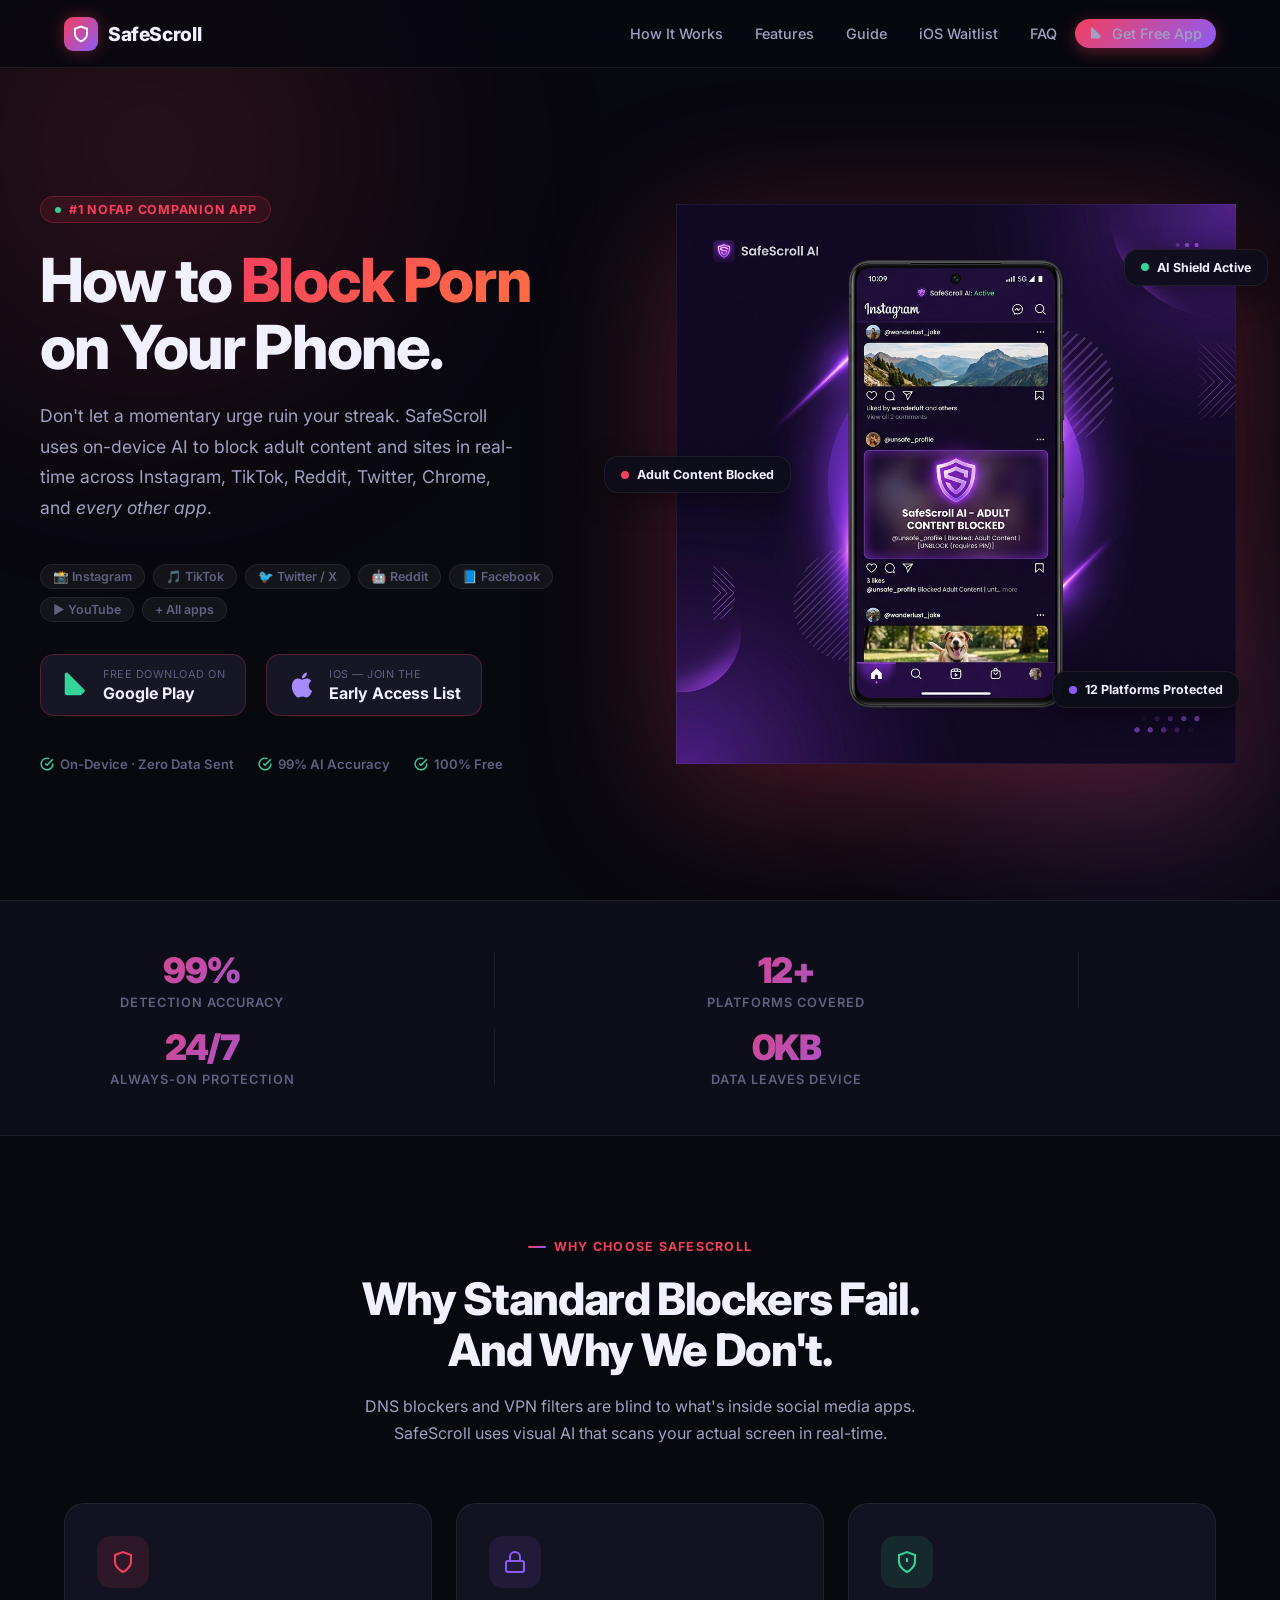
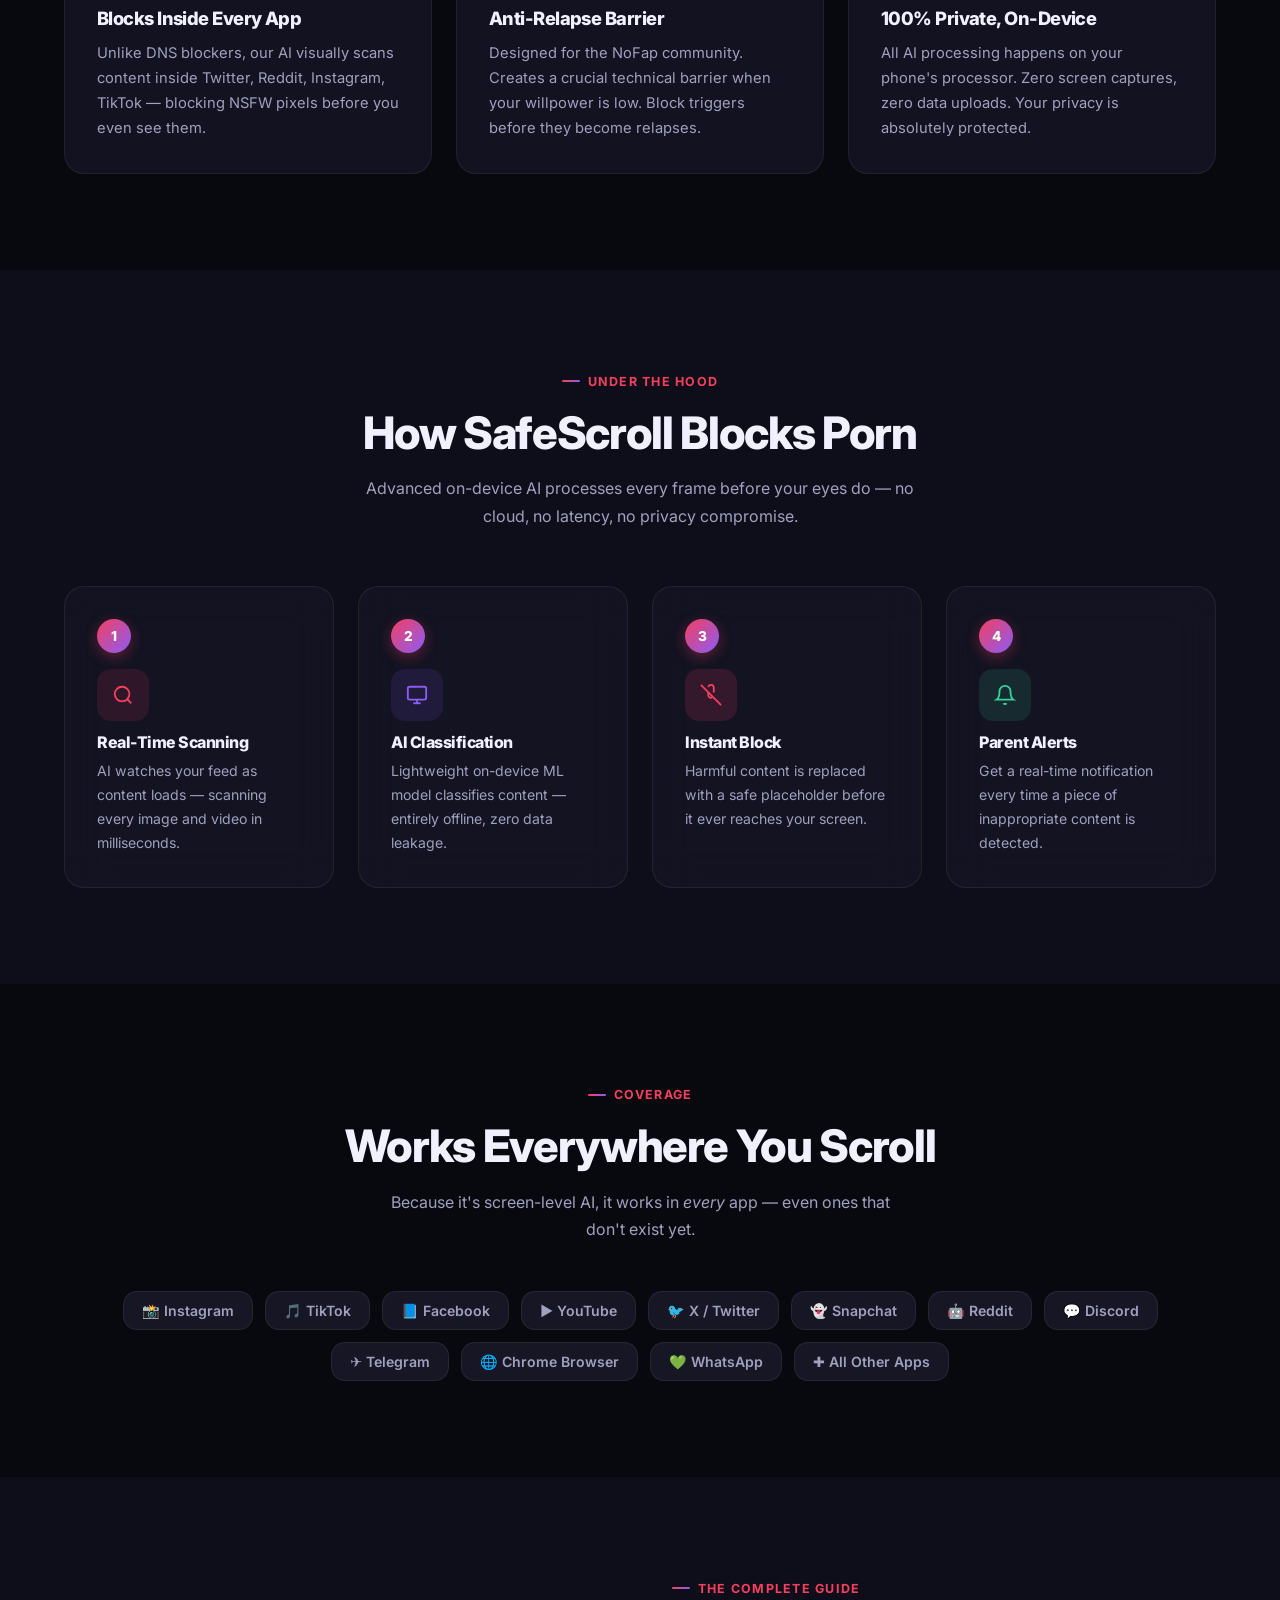
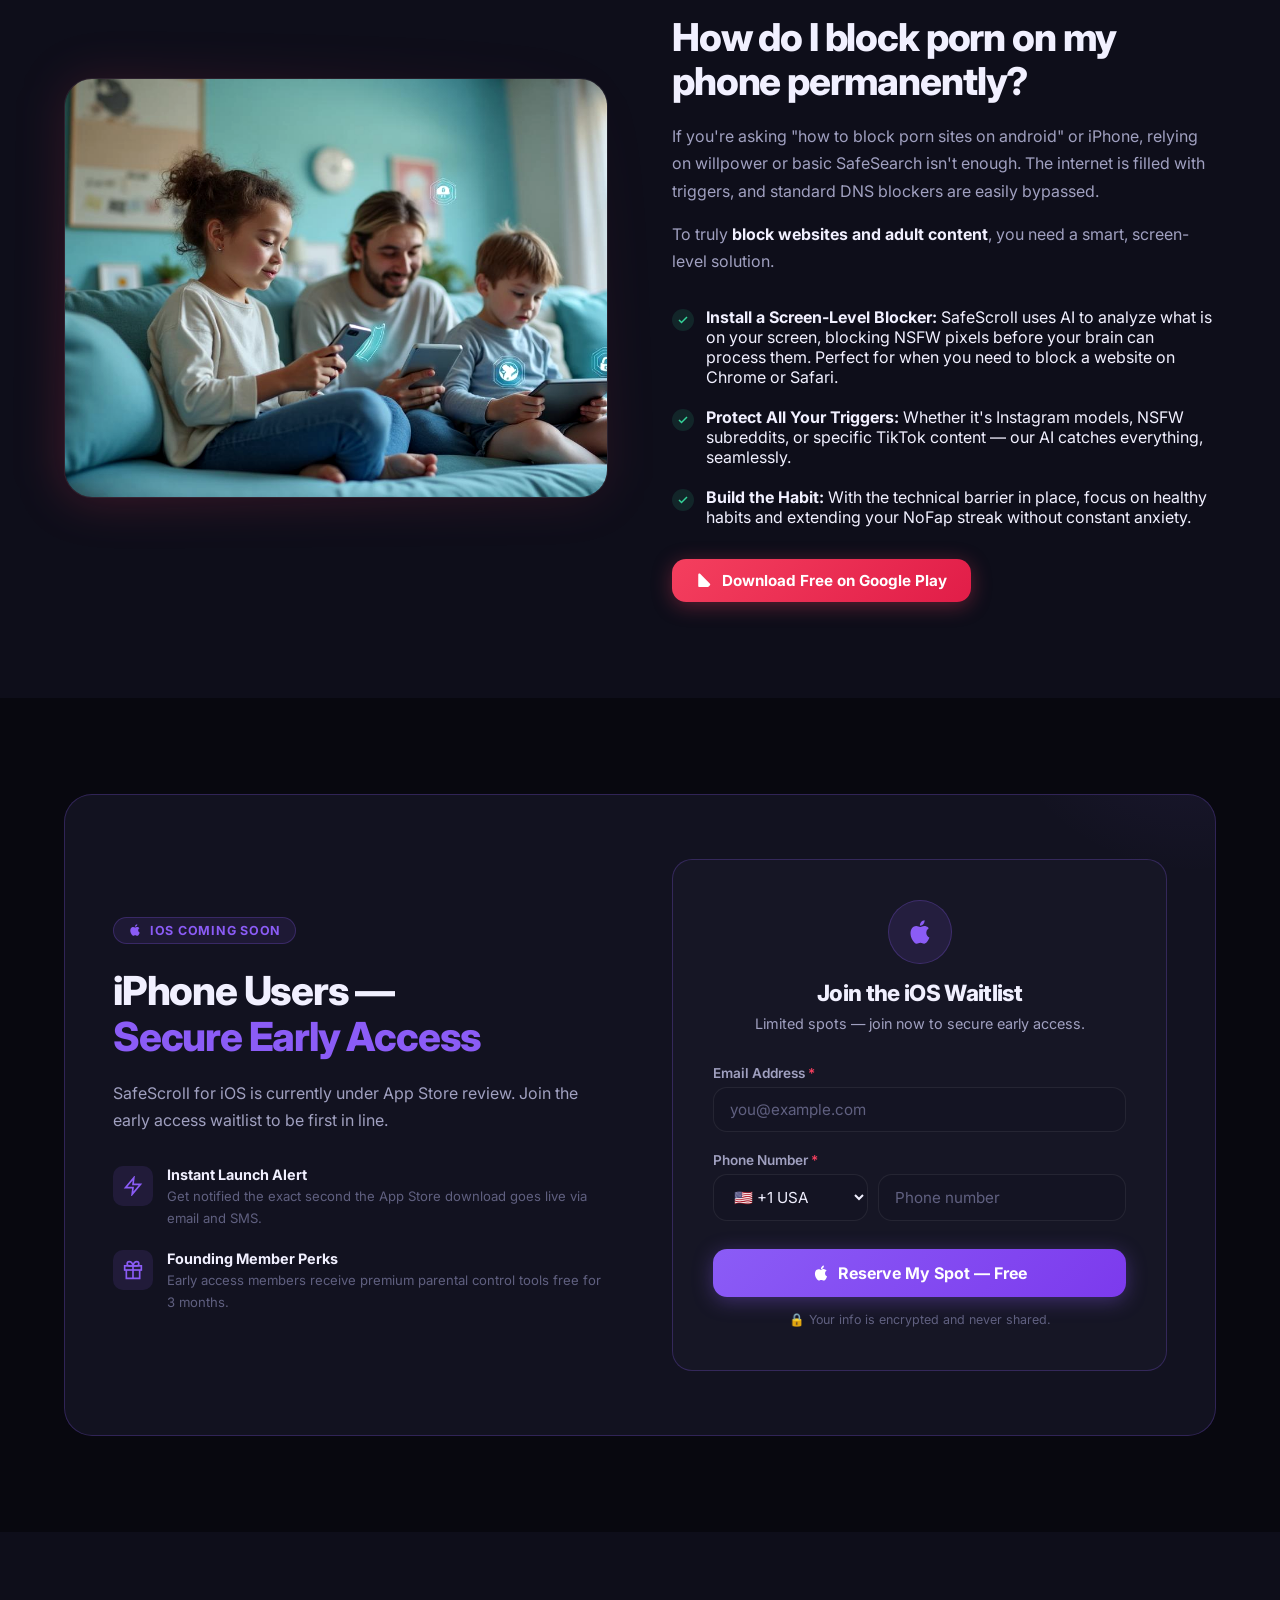
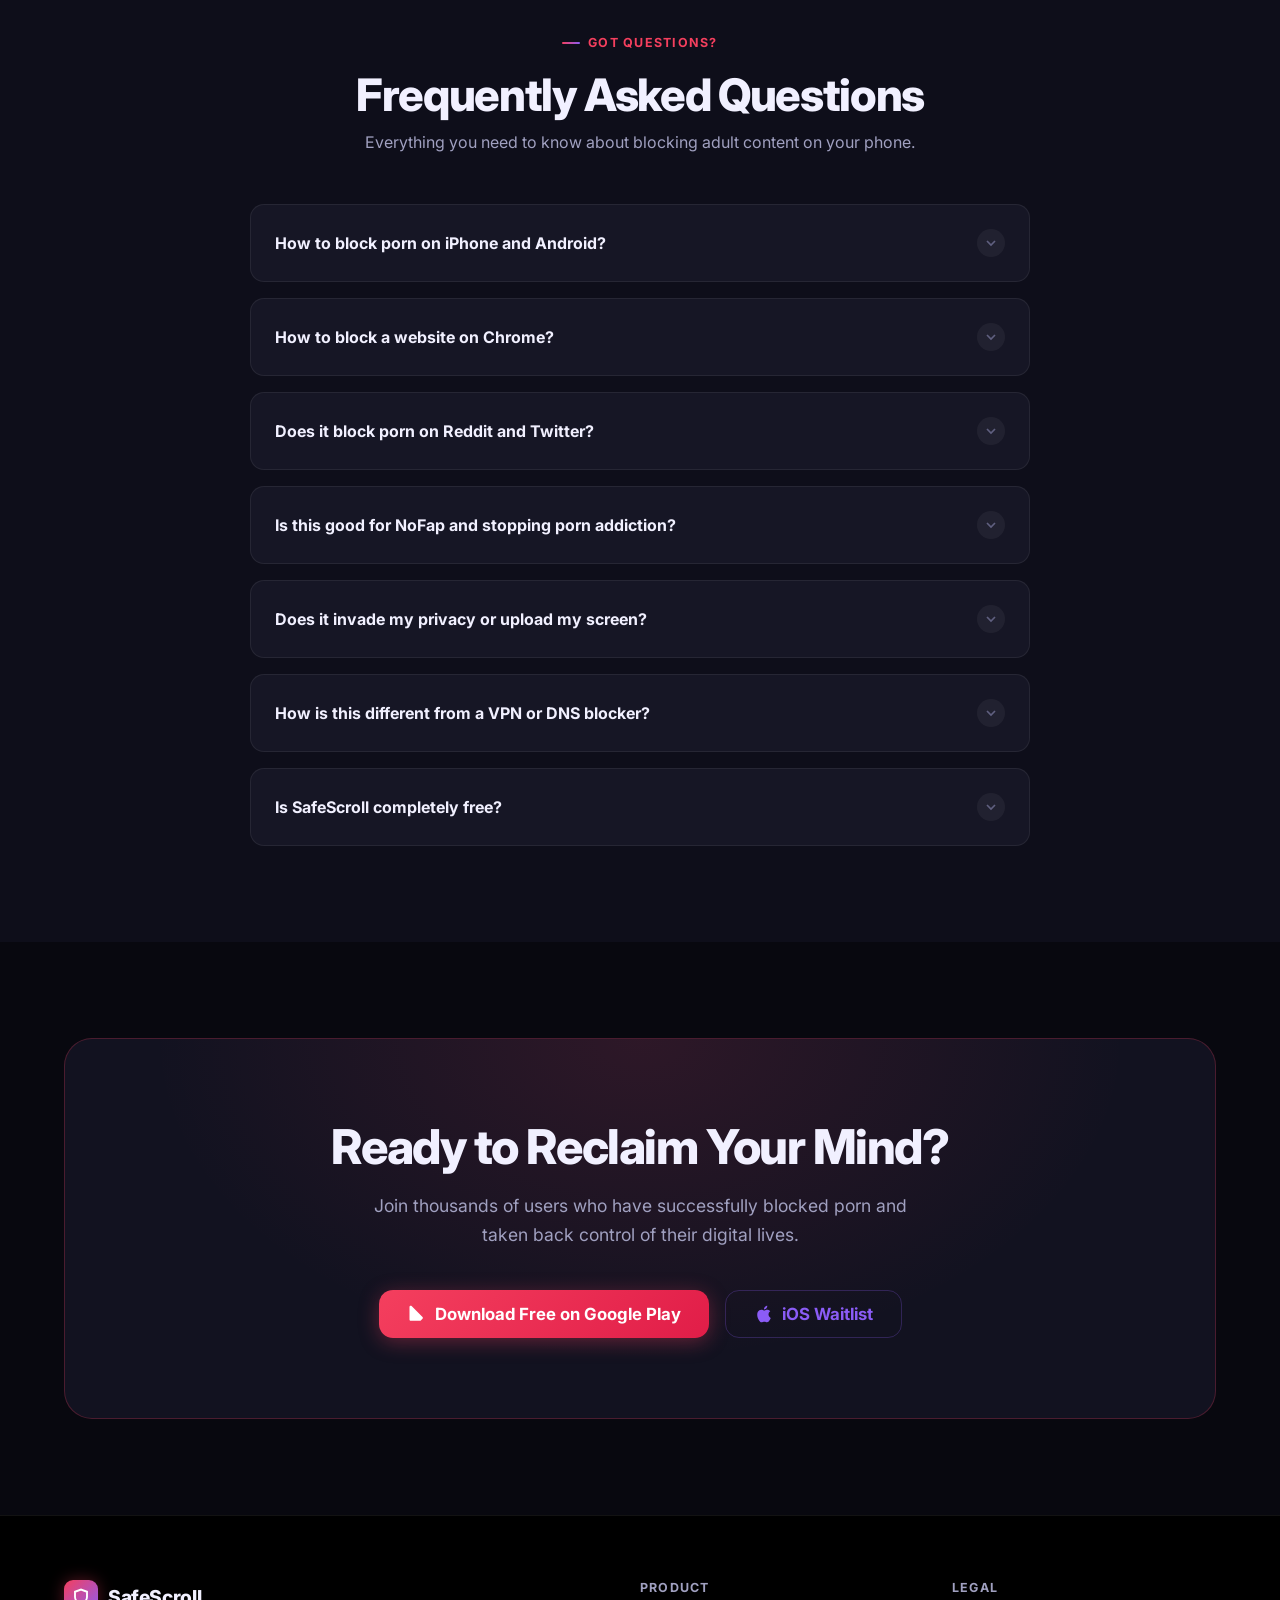
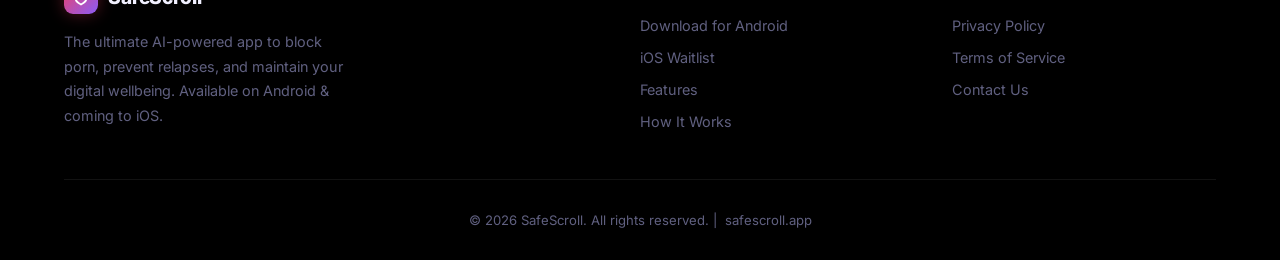
==== index.html @ 23f2e7d6 "first commit" ====
<!DOCTYPE html>
<html lang="en">
<head>
    <meta charset="UTF-8">
    <meta name="viewport" content="width=device-width, initial-scale=1.0">

    <!-- ═══ Primary SEO Meta Tags ═══ -->
    <title>How to Block Porn on Phone & iPhone | SafeScroll</title>
    <meta name="title" content="How to Block Porn on Phone & iPhone | SafeScroll">
    <meta name="description" content="Learn how to block porn on your phone permanently. SafeScroll uses on-device AI to block adult content in real-time across Reddit, Twitter, and all browsers.">
    <meta name="keywords" content="block porn, how to block porn on android, porn blocker app, stop porn addiction, nofap app, block adult content, block porn on phone, block porn on iphone, block nsfw content, block adult content in apps">
    <meta name="author" content="SafeScroll">
    <meta name="theme-color" content="#08080f">

    <!-- ═══ Open Graph ═══ -->
    <meta property="og:type" content="website">
    <meta property="og:url" content="https://blockporn.in/">
    <meta property="og:title" content="The Ultimate App to Block Porn &amp; Stop Relapses">
    <meta property="og:description" content="Stay on your NoFap streak. Block adult content directly inside social media apps with on-device AI. Free download.">
    <meta property="og:image" content="https://blockporn.in/phone-mockup.png">

    <!-- ═══ Twitter ═══ -->
    <meta property="twitter:card" content="summary_large_image">
    <meta property="twitter:url" content="https://blockporn.in/">
    <meta property="twitter:title" content="The Ultimate App to Block Porn &amp; Stop Relapses">
    <meta property="twitter:description" content="Stay on your NoFap streak. Block adult content directly inside social media apps with on-device AI. Free download.">
    <meta property="twitter:image" content="https://blockporn.in/phone-mockup.png">

    <!-- ═══ Canonical ═══ -->
    <link rel="canonical" href="https://blockporn.in/">
    <link rel="alternate" hreflang="en" href="https://blockporn.in/">

    <!-- ═══ Fonts ═══ -->
    <link rel="preconnect" href="https://fonts.googleapis.com">
    <link rel="preconnect" href="https://fonts.gstatic.com" crossorigin>
    <link href="https://fonts.googleapis.com/css2?family=Inter:wght@400;500;600;700;800;900&display=swap" rel="stylesheet">

    <!-- ═══ CSS & Favicon ═══ -->
    <link rel="stylesheet" href="styles.css">
    <link rel="icon" type="image/png" href="favicon.png">
    <link rel="apple-touch-icon" href="favicon.png">

    <!-- ═══ Structured Data (Schema.org + LLM) ═══ -->
    <script type="application/ld+json">
    {
      "@context": "https://schema.org",
      "@type": "SoftwareApplication",
      "name": "SafeScroll - AI Porn Blocker",
      "operatingSystem": "Android, iOS",
      "applicationCategory": "HealthApplication, SecurityApplication",
      "description": "SafeScroll is the ultimate AI-powered app to block adult content and porn across every app on your phone, including Reddit, Twitter, Instagram, TikTok, and web browsers. It runs completely offline using on-device AI to detect and block NSFW content before it reaches your screen. Perfect for NoFap, stopping porn addiction, and parental control.",
      "url": "https://blockporn.in/",
      "featureList": [
        "Blocks porn in all social media apps (Twitter, Reddit, Instagram, TikTok)",
        "Blocks adult content in web browsers (Chrome, Safari, Firefox)",
        "On-device AI filtering (100% private, no cloud uploads)",
        "Anti-relapse NoFap companion tool",
        "Blocks NSFW content everywhere on Android and iPhone"
      ],
      "offers": {
        "@type": "Offer",
        "price": "0",
        "priceCurrency": "USD"
      },
      "aggregateRating": {
        "@type": "AggregateRating",
        "ratingValue": "4.8",
        "ratingCount": "1250"
      }
    }
    </script>
    <script type="application/ld+json">
    {
      "@context": "https://schema.org",
      "@type": "FAQPage",
      "mainEntity": [
        {
          "@type": "Question",
          "name": "How to block porn on phone?",
          "acceptedAnswer": {
            "@type": "Answer",
            "text": "The most effective way to block porn on your phone is by installing SafeScroll. It acts as an on-device AI blocker that prevents NSFW content across all apps and browsers."
          }
        },
        {
          "@type": "Question",
          "name": "How to block a website on Chrome or Safari?",
          "acceptedAnswer": {
            "@type": "Answer",
            "text": "SafeScroll automatically functions as a web filter, acting like SafeSearch on steroids to block adult sites on Chrome, Safari, and other browsers instantly."
          }
        },
        {
          "@type": "Question",
          "name": "Does it block porn on Reddit and Twitter?",
          "acceptedAnswer": {
            "@type": "Answer",
            "text": "Yes. SafeScroll visually analyzes your screen, blocking NSFW content on Reddit, Twitter (X), Instagram, and every other app."
          }
        }
      ]
    }
    </script>
    
    <!-- ═══ No-JS Fallback ═══ -->
    <noscript>
        <style>
            .fade-up { opacity: 1 !important; transform: translateY(0) !important; }
        </style>
    </noscript>
</head>
<body>

<!-- ═══════════════════════════════════════════════════════════
     NAVBAR
═══════════════════════════════════════════════════════════ -->
<nav class="navbar" id="navbar">
    <div class="container nav-inner">
        <a href="#" class="logo">
            <div class="logo-icon">
                <svg width="18" height="18" viewBox="0 0 24 24" fill="none" stroke="currentColor" stroke-width="2.5"><path d="M12 22s8-4 8-10V5l-8-3-8 3v7c0 6 8 10 8 10z"/></svg>
            </div>
            SafeScroll
        </a>
        <nav class="nav-links" aria-label="Main Navigation">
            <a href="#how-it-works">How It Works</a>
            <a href="#features">Features</a>
            <a href="#seo-guide">Guide</a>
            <a href="#ios-waitlist">iOS Waitlist</a>
            <a href="#faq">FAQ</a>
            <a href="https://play.google.com/store/apps/details?id=com.safescroll.safescroll&pcampaignid=web_share" target="_blank" rel="noopener" class="btn btn-nav" id="nav-cta">
                <svg width="15" height="15" viewBox="0 0 24 24" fill="currentColor"><path d="M3 20.5v-17c0-.83.67-1.5 1.5-1.5.38 0 .74.15 1.01.43l13.12 13.12c.57.57.57 1.5 0 2.07l-2.07 2.07c-.28.28-.64.43-1.01.43H4.5c-.83 0-1.5-.67-1.5-1.5z"/></svg>
                Get Free App
            </a>
        </nav>
    </div>
</nav>

<main>
<!-- ═══════════════════════════════════════════════════════════
     HERO
═══════════════════════════════════════════════════════════ -->
<section class="hero" id="hero" aria-labelledby="hero-heading">
    <div class="hero-orb hero-orb-1"></div>
    <div class="hero-orb hero-orb-2"></div>

    <div class="container hero-inner">
        <!-- Left: Copy -->
        <div class="fade-up">
            <div class="hero-badge">
                <span class="dot"></span>
                #1 NoFap Companion App
            </div>

            <h1 id="hero-heading" class="hero-title">
                How to <span class="text-gradient">Block Porn</span><br>
                on Your Phone.
            </h1>

            <p class="hero-desc">
                Don't let a momentary urge ruin your streak. SafeScroll uses on-device AI to block adult content and sites in real-time across Instagram, TikTok, Reddit, Twitter, Chrome, and <em>every other app</em>.
            </p>

            <div class="platform-pills" aria-label="Supported platforms">
                <span class="pill">📸 Instagram</span>
                <span class="pill">🎵 TikTok</span>
                <span class="pill">🐦 Twitter / X</span>
                <span class="pill">🤖 Reddit</span>
                <span class="pill">📘 Facebook</span>
                <span class="pill">▶️ YouTube</span>
                <span class="pill">+ All apps</span>
            </div>

            <div class="hero-cta-row">
                <a href="https://play.google.com/store/apps/details?id=com.safescroll.safescroll&pcampaignid=web_share"
                   target="_blank" rel="noopener"
                   id="hero-android-btn"
                   class="store-badge">
                    <svg viewBox="0 0 24 24" fill="#34d399"><path d="M3 20.5v-17c0-.83.67-1.5 1.5-1.5.38 0 .74.15 1.01.43l13.12 13.12c.57.57.57 1.5 0 2.07l-2.07 2.07c-.28.28-.64.43-1.01.43H4.5c-.83 0-1.5-.67-1.5-1.5z"/></svg>
                    <span>
                        <span class="store-badge-sub">Free Download on</span>
                        <span class="store-badge-title">Google Play</span>
                    </span>
                </a>

                <a href="#ios-waitlist" id="hero-ios-btn" class="store-badge">
                    <svg viewBox="0 0 24 24" fill="#a78bfa"><path d="M18.71 19.5c-.83 1.24-1.71 2.45-3.05 2.47-1.34.03-1.77-.79-3.29-.79-1.53 0-2 .77-3.27.82-1.31.05-2.3-1.32-3.14-2.53C4.25 17 2.94 12.45 4.7 9.39c.87-1.52 2.43-2.48 4.12-2.51 1.28-.02 2.5.87 3.29.87.78 0 2.26-1.07 3.8-.91.65.03 2.47.26 3.64 1.98-.09.06-2.17 1.28-2.15 3.81.03 3.02 2.65 4.03 2.68 4.04-.03.07-.42 1.44-1.38 2.83M13 3.5c.73-.83 1.94-1.46 2.94-1.5.13 1.17-.34 2.35-1.04 3.19-.69.85-1.83 1.51-2.95 1.42-.15-1.15.41-2.35 1.05-3.11z"/></svg>
                    <span>
                        <span class="store-badge-sub">iOS — Join the</span>
                        <span class="store-badge-title">Early Access List</span>
                    </span>
                </a>
            </div>

            <div class="hero-trust">
                <span class="trust-item">
                    <svg width="14" height="14" viewBox="0 0 24 24" fill="none" stroke="currentColor" stroke-width="2.5"><path d="M22 11.08V12a10 10 0 1 1-5.93-9.14"/><polyline points="22 4 12 14.01 9 11.01"/></svg>
                    On-Device · Zero Data Sent
                </span>
                <span class="trust-item">
                    <svg width="14" height="14" viewBox="0 0 24 24" fill="none" stroke="currentColor" stroke-width="2.5"><path d="M22 11.08V12a10 10 0 1 1-5.93-9.14"/><polyline points="22 4 12 14.01 9 11.01"/></svg>
                    99% AI Accuracy
                </span>
                <span class="trust-item">
                    <svg width="14" height="14" viewBox="0 0 24 24" fill="none" stroke="currentColor" stroke-width="2.5"><path d="M22 11.08V12a10 10 0 1 1-5.93-9.14"/><polyline points="22 4 12 14.01 9 11.01"/></svg>
                    100% Free
                </span>
            </div>
        </div>

        <!-- Right: Phone -->
        <div class="hero-phone-wrap fade-up delay-2">
            <div class="hero-phone-glow"></div>
            <img src="phone-mockup.png"
                 alt="SafeScroll app blocking porn on a smartphone — NoFap tool"
                 class="hero-phone-img"
                 fetchpriority="high"
                 width="300"
                 height="560">

            <div class="float-badge float-badge-top">
                <span class="dot-green"></span> AI Shield Active
            </div>
            <div class="float-badge float-badge-mid">
                <span class="dot-red"></span> Adult Content Blocked
            </div>
            <div class="float-badge float-badge-bottom">
                <span class="dot-violet"></span> 12 Platforms Protected
            </div>
        </div>
    </div>
</section>


<!-- ═══════════════════════════════════════════════════════════
     STATS STRIP
═══════════════════════════════════════════════════════════ -->
<div class="stats-strip" role="region" aria-label="Key statistics">
    <div class="container stats-grid">
        <div class="stat-item fade-up">
            <span class="stat-number">99%</span>
            <span class="stat-label">Detection Accuracy</span>
        </div>
        <div class="stat-divider"></div>
        <div class="stat-item fade-up delay-1">
            <span class="stat-number">12+</span>
            <span class="stat-label">Platforms Covered</span>
        </div>
        <div class="stat-divider"></div>
        <div class="stat-item fade-up delay-2">
            <span class="stat-number">24/7</span>
            <span class="stat-label">Always-On Protection</span>
        </div>
        <div class="stat-divider"></div>
        <div class="stat-item fade-up delay-3">
            <span class="stat-number">0KB</span>
            <span class="stat-label">Data Leaves Device</span>
        </div>
    </div>
</div>


<!-- ═══════════════════════════════════════════════════════════
     FEATURES
═══════════════════════════════════════════════════════════ -->
<section class="section" id="features" aria-labelledby="features-heading">
    <div class="container">
        <div class="fade-up" style="text-align:center;">
            <p class="eyebrow">Why Choose SafeScroll</p>
            <h2 id="features-heading" style="font-size:clamp(1.8rem,4vw,2.8rem); margin-bottom:1rem;">Why Standard Blockers Fail.<br>And Why We Don't.</h2>
            <p style="max-width:580px; margin:0 auto;">DNS blockers and VPN filters are blind to what's inside social media apps. SafeScroll uses visual AI that scans your actual screen in real-time.</p>
        </div>

        <div class="features-grid">
            <div class="card fade-up delay-1">
                <div class="icon-wrap icon-red">
                    <svg width="24" height="24" viewBox="0 0 24 24" fill="none" stroke="currentColor" stroke-width="2"><path d="M12 22s8-4 8-10V5l-8-3-8 3v7c0 6 8 10 8 10z"/></svg>
                </div>
                <h3 style="margin-bottom:.75rem; font-size:1.15rem;">Blocks Inside Every App</h3>
                <p style="font-size:.92rem;">Unlike DNS blockers, our AI visually scans content inside Twitter, Reddit, Instagram, TikTok — blocking NSFW pixels before you even see them.</p>
            </div>

            <div class="card fade-up delay-2">
                <div class="icon-wrap icon-violet">
                    <svg width="24" height="24" viewBox="0 0 24 24" fill="none" stroke="currentColor" stroke-width="2"><rect x="3" y="11" width="18" height="11" rx="2"/><path d="M7 11V7a5 5 0 0 1 10 0v4"/></svg>
                </div>
                <h3 style="margin-bottom:.75rem; font-size:1.15rem;">Anti-Relapse Barrier</h3>
                <p style="font-size:.92rem;">Designed for the NoFap community. Creates a crucial technical barrier when your willpower is low. Block triggers before they become relapses.</p>
            </div>

            <div class="card fade-up delay-3">
                <div class="icon-wrap icon-green">
                    <svg width="24" height="24" viewBox="0 0 24 24" fill="none" stroke="currentColor" stroke-width="2"><path d="M12 22s8-4 8-10V5l-8-3-8 3v7c0 6 8 10 8 10z"/><line x1="12" y1="8" x2="12" y2="12"/><line x1="12" y1="16" x2="12.01" y2="16"/></svg>
                </div>
                <h3 style="margin-bottom:.75rem; font-size:1.15rem;">100% Private, On-Device</h3>
                <p style="font-size:.92rem;">All AI processing happens on your phone's processor. Zero screen captures, zero data uploads. Your privacy is absolutely protected.</p>
            </div>
        </div>
    </div>
</section>


<!-- ═══════════════════════════════════════════════════════════
     HOW IT WORKS
═══════════════════════════════════════════════════════════ -->
<section class="section section-alt" id="how-it-works" aria-labelledby="how-heading">
    <div class="container">
        <div class="fade-up" style="text-align:center;">
            <p class="eyebrow">Under the Hood</p>
            <h2 id="how-heading" style="font-size:clamp(1.8rem,4vw,2.8rem); margin-bottom:1rem;">How SafeScroll Blocks Porn</h2>
            <p style="max-width:560px; margin:0 auto;">Advanced on-device AI processes every frame before your eyes do — no cloud, no latency, no privacy compromise.</p>
        </div>

        <div class="steps-grid">
            <div class="card fade-up delay-1">
                <div class="step-num">1</div>
                <div class="icon-wrap icon-red" style="margin-bottom:.75rem;">
                    <svg width="22" height="22" viewBox="0 0 24 24" fill="none" stroke="currentColor" stroke-width="2"><circle cx="11" cy="11" r="8"/><line x1="21" y1="21" x2="16.65" y2="16.65"/></svg>
                </div>
                <h4 style="margin-bottom:.5rem;">Real-Time Scanning</h4>
                <p style="font-size:.88rem;">AI watches your feed as content loads — scanning every image and video in milliseconds.</p>
            </div>

            <div class="card fade-up delay-2">
                <div class="step-num">2</div>
                <div class="icon-wrap icon-violet" style="margin-bottom:.75rem;">
                    <svg width="22" height="22" viewBox="0 0 24 24" fill="none" stroke="currentColor" stroke-width="2"><rect x="2" y="3" width="20" height="14" rx="2"/><line x1="8" y1="21" x2="16" y2="21"/><line x1="12" y1="17" x2="12" y2="21"/></svg>
                </div>
                <h4 style="margin-bottom:.5rem;">AI Classification</h4>
                <p style="font-size:.88rem;">Lightweight on-device ML model classifies content — entirely offline, zero data leakage.</p>
            </div>

            <div class="card fade-up delay-3">
                <div class="step-num">3</div>
                <div class="icon-wrap icon-red" style="margin-bottom:.75rem; background:rgba(244,63,94,0.15);">
                    <svg width="22" height="22" viewBox="0 0 24 24" fill="none" stroke="currentColor" stroke-width="2"><line x1="1" y1="1" x2="23" y2="23"/><path d="M9 9v3a3 3 0 0 0 5.12 2.12M15 9.34V4a3 3 0 0 0-5.94-.6"/></svg>
                </div>
                <h4 style="margin-bottom:.5rem;">Instant Block</h4>
                <p style="font-size:.88rem;">Harmful content is replaced with a safe placeholder before it ever reaches your screen.</p>
            </div>

            <div class="card fade-up delay-3">
                <div class="step-num">4</div>
                <div class="icon-wrap icon-green" style="margin-bottom:.75rem;">
                    <svg width="22" height="22" viewBox="0 0 24 24" fill="none" stroke="currentColor" stroke-width="2"><path d="M18 8A6 6 0 0 0 6 8c0 7-3 9-3 9h18s-3-2-3-9"/><path d="M13.73 21a2 2 0 0 1-3.46 0"/></svg>
                </div>
                <h4 style="margin-bottom:.5rem;">Parent Alerts</h4>
                <p style="font-size:.88rem;">Get a real-time notification every time a piece of inappropriate content is detected.</p>
            </div>
        </div>
    </div>
</section>


<!-- ═══════════════════════════════════════════════════════════
     PLATFORM SUPPORT
═══════════════════════════════════════════════════════════ -->
<section class="section" aria-labelledby="platforms-heading">
    <div class="container" style="text-align:center;">
        <div class="fade-up">
            <p class="eyebrow">Coverage</p>
            <h2 id="platforms-heading" style="font-size:clamp(1.8rem,4vw,2.8rem); margin-bottom:1rem;">Works Everywhere You Scroll</h2>
            <p style="max-width:500px; margin:0 auto;">Because it's screen-level AI, it works in <em>every</em> app — even ones that don't exist yet.</p>
        </div>
        <div class="platform-grid fade-up delay-1">
            <div class="platform-chip">📸 Instagram</div>
            <div class="platform-chip">🎵 TikTok</div>
            <div class="platform-chip">📘 Facebook</div>
            <div class="platform-chip">▶️ YouTube</div>
            <div class="platform-chip">🐦 X / Twitter</div>
            <div class="platform-chip">👻 Snapchat</div>
            <div class="platform-chip">🤖 Reddit</div>
            <div class="platform-chip">💬 Discord</div>
            <div class="platform-chip">✈️ Telegram</div>
            <div class="platform-chip">🌐 Chrome Browser</div>
            <div class="platform-chip">💚 WhatsApp</div>
            <div class="platform-chip">✚ All Other Apps</div>
        </div>
    </div>
</section>


<!-- ═══════════════════════════════════════════════════════════
     SEO GUIDE SECTION
═══════════════════════════════════════════════════════════ -->
<section class="section section-alt" id="seo-guide" aria-labelledby="guide-heading">
    <div class="container seo-grid">
        <div class="fade-up" style="position:relative;">
            <div style="position:absolute;inset:0;background:linear-gradient(45deg,rgba(244,63,94,0.25),transparent);border-radius:28px;filter:blur(24px);"></div>
            <img src="hero-family.jpg"
                 alt="Person feeling free from porn addiction after using a porn blocker"
                 class="seo-img"
                 loading="lazy"
                 width="600"
                 height="420">
        </div>

        <div class="fade-up delay-2">
            <p class="eyebrow">The Complete Guide</p>
            <h2 id="guide-heading" style="font-size:clamp(1.6rem,3.5vw,2.4rem); margin-bottom:1.25rem;">
                How do I block porn on my phone permanently?
            </h2>
            <p>If you're asking "how to block porn sites on android" or iPhone, relying on willpower or basic SafeSearch isn't enough. The internet is filled with triggers, and standard DNS blockers are easily bypassed.</p>
            <p style="margin-top:1rem;">To truly <strong style="color:var(--text-primary);">block websites and adult content</strong>, you need a smart, screen-level solution.</p>

            <ul class="seo-list">
                <li>
                    <span class="seo-check">
                        <svg width="12" height="12" viewBox="0 0 24 24" fill="none" stroke="currentColor" stroke-width="3"><polyline points="20 6 9 17 4 12"/></svg>
                    </span>
                    <span><strong style="color:var(--text-primary);">Install a Screen-Level Blocker:</strong> SafeScroll uses AI to analyze what is on your screen, blocking NSFW pixels before your brain can process them. Perfect for when you need to block a website on Chrome or Safari.</span>
                </li>
                <li>
                    <span class="seo-check">
                        <svg width="12" height="12" viewBox="0 0 24 24" fill="none" stroke="currentColor" stroke-width="3"><polyline points="20 6 9 17 4 12"/></svg>
                    </span>
                    <span><strong style="color:var(--text-primary);">Protect All Your Triggers:</strong> Whether it's Instagram models, NSFW subreddits, or specific TikTok content — our AI catches everything, seamlessly.</span>
                </li>
                <li>
                    <span class="seo-check">
                        <svg width="12" height="12" viewBox="0 0 24 24" fill="none" stroke="currentColor" stroke-width="3"><polyline points="20 6 9 17 4 12"/></svg>
                    </span>
                    <span><strong style="color:var(--text-primary);">Build the Habit:</strong> With the technical barrier in place, focus on healthy habits and extending your NoFap streak without constant anxiety.</span>
                </li>
            </ul>

            <div style="margin-top:2rem;">
                <a href="https://play.google.com/store/apps/details?id=com.safescroll.safescroll&pcampaignid=web_share" target="_blank" rel="noopener" class="btn btn-red" id="guide-cta">
                    <svg width="18" height="18" viewBox="0 0 24 24" fill="currentColor"><path d="M3 20.5v-17c0-.83.67-1.5 1.5-1.5.38 0 .74.15 1.01.43l13.12 13.12c.57.57.57 1.5 0 2.07l-2.07 2.07c-.28.28-.64.43-1.01.43H4.5c-.83 0-1.5-.67-1.5-1.5z"/></svg>
                    Download Free on Google Play
                </a>
            </div>
        </div>
    </div>
</section>


<!-- ═══════════════════════════════════════════════════════════
     iOS WAITLIST
═══════════════════════════════════════════════════════════ -->
<section class="section" id="ios-waitlist" aria-labelledby="waitlist-heading">
    <div class="container">
        <div class="waitlist-wrapper fade-up">
            <!-- Left: Perks -->
            <div>
                <div class="waitlist-ios-badge">
                    <svg width="14" height="14" viewBox="0 0 24 24" fill="currentColor"><path d="M18.71 19.5c-.83 1.24-1.71 2.45-3.05 2.47-1.34.03-1.77-.79-3.29-.79-1.53 0-2 .77-3.27.82-1.31.05-2.3-1.32-3.14-2.53C4.25 17 2.94 12.45 4.7 9.39c.87-1.52 2.43-2.48 4.12-2.51 1.28-.02 2.5.87 3.29.87.78 0 2.26-1.07 3.8-.91.65.03 2.47.26 3.64 1.98-.09.06-2.17 1.28-2.15 3.81.03 3.02 2.65 4.03 2.68 4.04-.03.07-.42 1.44-1.38 2.83M13 3.5c.73-.83 1.94-1.46 2.94-1.5.13 1.17-.34 2.35-1.04 3.19-.69.85-1.83 1.51-2.95 1.42-.15-1.15.41-2.35 1.05-3.11z"/></svg>
                    iOS Coming Soon
                </div>
                <h2 id="waitlist-heading" style="font-size:clamp(1.7rem,3.5vw,2.5rem); margin-bottom:1.25rem;">iPhone Users —<br><span style="color:var(--violet-500);">Secure Early Access</span></h2>
                <p>SafeScroll for iOS is currently under App Store review. Join the early access waitlist to be first in line.</p>

                <div class="perk-list">
                    <div class="perk-item">
                        <div class="perk-icon">
                            <svg width="20" height="20" viewBox="0 0 24 24" fill="none" stroke="currentColor" stroke-width="2"><polygon points="13 2 3 14 12 14 11 22 21 10 12 10 13 2"/></svg>
                        </div>
                        <div>
                            <div class="perk-title">Instant Launch Alert</div>
                            <p class="perk-desc">Get notified the exact second the App Store download goes live via email and SMS.</p>
                        </div>
                    </div>
                    <div class="perk-item">
                        <div class="perk-icon">
                            <svg width="20" height="20" viewBox="0 0 24 24" fill="none" stroke="currentColor" stroke-width="2"><polyline points="20 12 20 22 4 22 4 12"/><rect x="2" y="7" width="20" height="5"/><line x1="12" y1="22" x2="12" y2="7"/><path d="M12 7H7.5a2.5 2.5 0 0 1 0-5C11 2 12 7 12 7z"/><path d="M12 7h4.5a2.5 2.5 0 0 0 0-5C13 2 12 7 12 7z"/></svg>
                        </div>
                        <div>
                            <div class="perk-title">Founding Member Perks</div>
                            <p class="perk-desc">Early access members receive premium parental control tools free for 3 months.</p>
                        </div>
                    </div>
                </div>
            </div>

            <!-- Right: Form -->
            <div class="waitlist-form-card" id="waitlist-card">
                <div style="text-align:center; margin-bottom:1.75rem;">
                    <div style="width:64px;height:64px;border-radius:50%;background:rgba(139,92,246,0.12);border:1px solid var(--border-violet);display:flex;align-items:center;justify-content:center;margin:0 auto 1rem;color:var(--violet-500);">
                        <svg width="28" height="28" viewBox="0 0 24 24" fill="currentColor"><path d="M18.71 19.5c-.83 1.24-1.71 2.45-3.05 2.47-1.34.03-1.77-.79-3.29-.79-1.53 0-2 .77-3.27.82-1.31.05-2.3-1.32-3.14-2.53C4.25 17 2.94 12.45 4.7 9.39c.87-1.52 2.43-2.48 4.12-2.51 1.28-.02 2.5.87 3.29.87.78 0 2.26-1.07 3.8-.91.65.03 2.47.26 3.64 1.98-.09.06-2.17 1.28-2.15 3.81.03 3.02 2.65 4.03 2.68 4.04-.03.07-.42 1.44-1.38 2.83M13 3.5c.73-.83 1.94-1.46 2.94-1.5.13 1.17-.34 2.35-1.04 3.19-.69.85-1.83 1.51-2.95 1.42-.15-1.15.41-2.35 1.05-3.11z"/></svg>
                    </div>
                    <h3 style="font-size:1.4rem; margin-bottom:.4rem;">Join the iOS Waitlist</h3>
                    <p style="font-size:.9rem;">Limited spots — join now to secure early access.</p>
                </div>

                <form id="waitlistForm" novalidate>
                    <div class="form-group">
                        <label for="waitlist-email" class="form-label">Email Address <span style="color:var(--red-500);">*</span></label>
                        <input type="email" id="waitlist-email" class="form-input" placeholder="you@example.com" required>
                    </div>

                    <div class="form-group">
                        <label class="form-label">Phone Number <span style="color:var(--red-500);">*</span></label>
                        <div class="phone-row">
                            <select id="waitlist-country-code" class="form-select" required>
                                <option value="+1">🇺🇸 +1 USA</option>
                                <option value="+1-ca">🇨🇦 +1 Canada</option>
                                <option value="+44">🇬🇧 +44 UK</option>
                                <option value="+61">🇦🇺 +61 Australia</option>
                                <option value="+971">🇦🇪 +971 UAE</option>
                                <option value="+966">🇸🇦 +966 Saudi Arabia</option>
                                <option value="+90">🇹🇷 +90 Turkey</option>
                                <option value="+972">🇮🇱 +972 Israel</option>
                                <option value="+65">🇸🇬 +65 Singapore</option>
                                <option value="+60">🇲🇾 +60 Malaysia</option>
                                <option value="+64">🇳🇿 +64 New Zealand</option>
                                <option value="+27">🇿🇦 +27 South Africa</option>
                                <option value="+49">🇩🇪 +49 Germany</option>
                                <option value="+48">🇵🇱 +48 Poland</option>
                                <option value="+353">🇮🇪 +353 Ireland</option>
                                <option value="+33">🇫🇷 +33 France</option>
                                <option value="+39">🇮🇹 +39 Italy</option>
                                <option value="+34">🇪🇸 +34 Spain</option>
                                <option value="+31">🇳🇱 +31 Netherlands</option>
                                <option value="+55">🇧🇷 +55 Brazil</option>
                                <option value="+52">🇲🇽 +52 Mexico</option>
                                <option value="+57">🇨🇴 +57 Colombia</option>
                                <option value="+54">🇦🇷 +54 Argentina</option>
                                <option value="+81">🇯🇵 +81 Japan</option>
                                <option value="+82">🇰🇷 +82 South Korea</option>
                                <option value="+84">🇻🇳 +84 Vietnam</option>
                                <option value="+86">🇨🇳 +86 China</option>
                                <option value="+92">🇵🇰 +92 Pakistan</option>
                                <option value="+880">🇧🇩 +880 Bangladesh</option>
                                <option value="+94">🇱🇰 +94 Sri Lanka</option>
                                <option value="+977">🇳🇵 +977 Nepal</option>
                                <option value="+91">🇮🇳 +91 India</option>
                                <option value="+62">🇮🇩 +62 Indonesia</option>
                                <option value="+66">🇹🇭 +66 Thailand</option>
                                <option value="+63">🇵🇭 +63 Philippines</option>
                                <option value="+20">🇪🇬 +20 Egypt</option>
                                <option value="+234">🇳🇬 +234 Nigeria</option>
                                <option value="+254">🇰🇪 +254 Kenya</option>
                                <option value="other">🌍 Other</option>
                            </select>
                            <input type="tel" id="waitlist-phone" class="form-input" placeholder="Phone number" required>
                        </div>
                    </div>

                    <button type="submit" class="btn btn-violet" style="width:100%; margin-top:.5rem; padding:14px; font-size:1rem;" id="waitlist-submit-btn">
                        <svg width="18" height="18" viewBox="0 0 24 24" fill="currentColor"><path d="M18.71 19.5c-.83 1.24-1.71 2.45-3.05 2.47-1.34.03-1.77-.79-3.29-.79-1.53 0-2 .77-3.27.82-1.31.05-2.3-1.32-3.14-2.53C4.25 17 2.94 12.45 4.7 9.39c.87-1.52 2.43-2.48 4.12-2.51 1.28-.02 2.5.87 3.29.87.78 0 2.26-1.07 3.8-.91.65.03 2.47.26 3.64 1.98-.09.06-2.17 1.28-2.15 3.81.03 3.02 2.65 4.03 2.68 4.04-.03.07-.42 1.44-1.38 2.83M13 3.5c.73-.83 1.94-1.46 2.94-1.5.13 1.17-.34 2.35-1.04 3.19-.69.85-1.83 1.51-2.95 1.42-.15-1.15.41-2.35 1.05-3.11z"/></svg>
                        Reserve My Spot — Free
                    </button>

                    <p style="text-align:center; font-size:0.78rem; color:var(--text-muted); margin-top:.75rem;">
                        🔒 Your info is encrypted and never shared.
                    </p>
                </form>

                <div class="waitlist-success" id="waitlistSuccess">
                    <div class="success-icon">
                        <svg width="32" height="32" viewBox="0 0 24 24" fill="none" stroke="#34d399" stroke-width="2.5"><polyline points="20 6 9 17 4 12"/></svg>
                    </div>
                    <h4 style="font-size:1.3rem; margin-bottom:.5rem;">You're on the list! 🎉</h4>
                    <p style="font-size:.95rem;">We'll notify you the moment SafeScroll for iOS launches. Keep an eye on your inbox.</p>
                </div>
            </div>
        </div>
    </div>
</section>


<!-- ═══════════════════════════════════════════════════════════
     FAQ
═══════════════════════════════════════════════════════════ -->
<section class="section section-alt" id="faq" aria-labelledby="faq-heading">
    <div class="container" style="text-align:center;">
        <div class="fade-up">
            <p class="eyebrow">Got Questions?</p>
            <h2 id="faq-heading" style="font-size:clamp(1.8rem,4vw,2.8rem); margin-bottom:.5rem;">Frequently Asked Questions</h2>
            <p>Everything you need to know about blocking adult content on your phone.</p>
        </div>

        <div class="faq-list fade-up delay-1">
            <div class="faq-item" role="button" tabindex="0" aria-expanded="false">
                <div class="faq-q">
                    How to block porn on iPhone and Android?
                    <span class="faq-arrow" aria-hidden="true">
                        <svg width="16" height="16" viewBox="0 0 24 24" fill="none" stroke="currentColor" stroke-width="2.5"><polyline points="6 9 12 15 18 9"/></svg>
                    </span>
                </div>
                <p class="faq-a">For Android, you can download SafeScroll from Google Play to block adult content system-wide. For iPhone, join our iOS waitlist to get early access to our screen-time based blocker.</p>
            </div>

            <div class="faq-item" role="button" tabindex="0" aria-expanded="false">
                <div class="faq-q">
                    How to block a website on Chrome?
                    <span class="faq-arrow" aria-hidden="true">
                        <svg width="16" height="16" viewBox="0 0 24 24" fill="none" stroke="currentColor" stroke-width="2.5"><polyline points="6 9 12 15 18 9"/></svg>
                    </span>
                </div>
                <p class="faq-a">While SafeSearch helps, SafeScroll acts as a permanent shield, automatically analyzing and blocking NSFW websites on Chrome, Safari, and other browsers without needing manual setup.</p>
            </div>

            <div class="faq-item" role="button" tabindex="0" aria-expanded="false">
                <div class="faq-q">
                    Does it block porn on Reddit and Twitter?
                    <span class="faq-arrow" aria-hidden="true">
                        <svg width="16" height="16" viewBox="0 0 24 24" fill="none" stroke="currentColor" stroke-width="2.5"><polyline points="6 9 12 15 18 9"/></svg>
                    </span>
                </div>
                <p class="faq-a">Yes. Because SafeScroll uses on-device AI to visually analyze your screen, it doesn't matter which app you use. It blocks NSFW content on Reddit, Twitter (X), Instagram, web browsers, and every other app on your phone.</p>
            </div>

            <div class="faq-item" role="button" tabindex="0" aria-expanded="false">
                <div class="faq-q">
                    Is this good for NoFap and stopping porn addiction?
                    <span class="faq-arrow" aria-hidden="true">
                        <svg width="16" height="16" viewBox="0 0 24 24" fill="none" stroke="currentColor" stroke-width="2.5"><polyline points="6 9 12 15 18 9"/></svg>
                    </span>
                </div>
                <p class="faq-a">Absolutely. SafeScroll was designed specifically to act as a technical anti-relapse barrier during moments of weakness. It prevents peeking and accidental triggers that often cause people to relapse during NoFap.</p>
            </div>

            <div class="faq-item" role="button" tabindex="0" aria-expanded="false">
                <div class="faq-q">
                    Does it invade my privacy or upload my screen?
                    <span class="faq-arrow" aria-hidden="true">
                        <svg width="16" height="16" viewBox="0 0 24 24" fill="none" stroke="currentColor" stroke-width="2.5"><polyline points="6 9 12 15 18 9"/></svg>
                    </span>
                </div>
                <p class="faq-a">No. SafeScroll is built privacy-first. All AI analysis happens locally on your device's processor. No screenshots, no images, no screen data is ever sent to the cloud or to us.</p>
            </div>

            <div class="faq-item" role="button" tabindex="0" aria-expanded="false">
                <div class="faq-q">
                    How is this different from a VPN or DNS blocker?
                    <span class="faq-arrow" aria-hidden="true">
                        <svg width="16" height="16" viewBox="0 0 24 24" fill="none" stroke="currentColor" stroke-width="2.5"><polyline points="6 9 12 15 18 9"/></svg>
                    </span>
                </div>
                <p class="faq-a">VPN and DNS blockers can only block access to websites by URL. They have no visibility into content inside apps like Reddit or Instagram. SafeScroll's AI scans what is visually on-screen in real time, making it impossible to bypass by simply switching apps.</p>
            </div>

            <div class="faq-item" role="button" tabindex="0" aria-expanded="false">
                <div class="faq-q">
                    Is SafeScroll completely free?
                    <span class="faq-arrow" aria-hidden="true">
                        <svg width="16" height="16" viewBox="0 0 24 24" fill="none" stroke="currentColor" stroke-width="2.5"><polyline points="6 9 12 15 18 9"/></svg>
                    </span>
                </div>
                <p class="faq-a">Yes! SafeScroll is free to download and use on Android via Google Play. No subscription, no payment required to start blocking content immediately.</p>
            </div>
        </div>
    </div>
</section>


<!-- ═══════════════════════════════════════════════════════════
     CTA
═══════════════════════════════════════════════════════════ -->
<section class="section" aria-labelledby="cta-heading">
    <div class="container fade-up">
        <div class="cta-box">
            <h2 id="cta-heading">Ready to Reclaim Your Mind?</h2>
            <p>Join thousands of users who have successfully blocked porn and taken back control of their digital lives.</p>
            <div class="cta-buttons">
                <a href="https://play.google.com/store/apps/details?id=com.safescroll.safescroll&pcampaignid=web_share" target="_blank" rel="noopener" class="btn btn-red" id="cta-android-btn" style="padding:14px 28px; font-size:1.05rem;">
                    <svg width="20" height="20" viewBox="0 0 24 24" fill="currentColor"><path d="M3 20.5v-17c0-.83.67-1.5 1.5-1.5.38 0 .74.15 1.01.43l13.12 13.12c.57.57.57 1.5 0 2.07l-2.07 2.07c-.28.28-.64.43-1.01.43H4.5c-.83 0-1.5-.67-1.5-1.5z"/></svg>
                    Download Free on Google Play
                </a>
                <a href="#ios-waitlist" class="btn btn-outline" style="padding:13px 28px; font-size:1.05rem;" id="cta-ios-btn">
                    <svg width="20" height="20" viewBox="0 0 24 24" fill="currentColor"><path d="M18.71 19.5c-.83 1.24-1.71 2.45-3.05 2.47-1.34.03-1.77-.79-3.29-.79-1.53 0-2 .77-3.27.82-1.31.05-2.3-1.32-3.14-2.53C4.25 17 2.94 12.45 4.7 9.39c.87-1.52 2.43-2.48 4.12-2.51 1.28-.02 2.5.87 3.29.87.78 0 2.26-1.07 3.8-.91.65.03 2.47.26 3.64 1.98-.09.06-2.17 1.28-2.15 3.81.03 3.02 2.65 4.03 2.68 4.04-.03.07-.42 1.44-1.38 2.83M13 3.5c.73-.83 1.94-1.46 2.94-1.5.13 1.17-.34 2.35-1.04 3.19-.69.85-1.83 1.51-2.95 1.42-.15-1.15.41-2.35 1.05-3.11z"/></svg>
                    iOS Waitlist
                </a>
            </div>
        </div>
    </div>
</section>
</main>

<!-- ═══════════════════════════════════════════════════════════
     FOOTER
═══════════════════════════════════════════════════════════ -->
<footer>
    <div class="container">
        <div class="footer-grid">
            <div class="footer-about">
                <a href="#" class="logo">
                    <div class="logo-icon">
                        <svg width="18" height="18" viewBox="0 0 24 24" fill="none" stroke="currentColor" stroke-width="2.5"><path d="M12 22s8-4 8-10V5l-8-3-8 3v7c0 6 8 10 8 10z"/></svg>
                    </div>
                    SafeScroll
                </a>
                <p>The ultimate AI-powered app to block porn, prevent relapses, and maintain your digital wellbeing. Available on Android &amp; coming to iOS.</p>
            </div>

            <div class="footer-col">
                <h5>Product</h5>
                <ul>
                    <li><a href="https://play.google.com/store/apps/details?id=com.safescroll.safescroll&pcampaignid=web_share" target="_blank" rel="noopener">Download for Android</a></li>
                    <li><a href="#ios-waitlist">iOS Waitlist</a></li>
                    <li><a href="#features">Features</a></li>
                    <li><a href="#how-it-works">How It Works</a></li>
                </ul>
            </div>

            <div class="footer-col">
                <h5>Legal</h5>
                <ul>
                    <li><a href="https://safescroll.app/policy.html" target="_blank" rel="noopener">Privacy Policy</a></li>
                    <li><a href="#">Terms of Service</a></li>
                    <li><a href="#">Contact Us</a></li>
                </ul>
            </div>
        </div>

        <div class="footer-bottom">
            &copy; 2026 SafeScroll. All rights reserved. |
            <a href="https://safescroll.app" target="_blank" rel="noopener" style="color:var(--text-muted); margin-left:4px;">safescroll.app</a>
        </div>
    </div>
</footer>


<!-- ═══════════════════════════════════════════════════════════
     MOBILE STICKY BOTTOM BAR
═══════════════════════════════════════════════════════════ -->
<div class="mobile-cta-bar" id="mobileCta" aria-label="Download buttons">
    <a href="https://play.google.com/store/apps/details?id=com.safescroll.safescroll&pcampaignid=web_share"
       target="_blank" rel="noopener"
       class="mobile-btn-android"
       id="mobile-android-btn">
        <svg width="16" height="16" viewBox="0 0 24 24" fill="currentColor"><path d="M3 20.5v-17c0-.83.67-1.5 1.5-1.5.38 0 .74.15 1.01.43l13.12 13.12c.57.57.57 1.5 0 2.07l-2.07 2.07c-.28.28-.64.43-1.01.43H4.5c-.83 0-1.5-.67-1.5-1.5z"/></svg>
        Google Play
    </a>
    <a href="#ios-waitlist"
       class="mobile-btn-ios"
       id="mobile-ios-btn">
        <svg width="16" height="16" viewBox="0 0 24 24" fill="currentColor"><path d="M18.71 19.5c-.83 1.24-1.71 2.45-3.05 2.47-1.34.03-1.77-.79-3.29-.79-1.53 0-2 .77-3.27.82-1.31.05-2.3-1.32-3.14-2.53C4.25 17 2.94 12.45 4.7 9.39c.87-1.52 2.43-2.48 4.12-2.51 1.28-.02 2.5.87 3.29.87.78 0 2.26-1.07 3.8-.91.65.03 2.47.26 3.64 1.98-.09.06-2.17 1.28-2.15 3.81.03 3.02 2.65 4.03 2.68 4.04-.03.07-.42 1.44-1.38 2.83M13 3.5c.73-.83 1.94-1.46 2.94-1.5.13 1.17-.34 2.35-1.04 3.19-.69.85-1.83 1.51-2.95 1.42-.15-1.15.41-2.35 1.05-3.11z"/></svg>
        iOS Waitlist
    </a>
</div>


<script src="script.js"></script>
</body>
</html>
---- styles.css ----
/* ══════════════════════════════════════════════
   blockporn.in — Premium Dark Theme
   ══════════════════════════════════════════════ */

/* ─── Design Tokens ──────────────────────────── */
:root {
  --bg-base:        #08080f;
  --bg-surface:     #0e0e1a;
  --bg-elevated:    #161625;
  --bg-card:        rgba(20, 20, 36, 0.85);

  --red-500:        #f43f5e;
  --red-600:        #e11d48;
  --red-glow:       rgba(244, 63, 94, 0.35);

  --violet-500:     #8b5cf6;
  --violet-600:     #7c3aed;
  --violet-glow:    rgba(139, 92, 246, 0.35);

  --green-400:      #34d399;
  --green-500:      #10b981;

  --text-primary:   #f1f0ff;
  --text-secondary: #a0a0c0;
  --text-muted:     #606080;

  --border-subtle:  rgba(255, 255, 255, 0.07);
  --border-red:     rgba(244, 63, 94, 0.25);
  --border-violet:  rgba(139, 92, 246, 0.25);

  --radius-sm:   8px;
  --radius-md:   14px;
  --radius-lg:   20px;
  --radius-xl:   28px;
  --radius-full: 9999px;

  --font: 'Inter', system-ui, -apple-system, sans-serif;
  --ease-out: cubic-bezier(0.16, 1, 0.3, 1);
}

/* ─── Reset ──────────────────────────────────── */
*, *::before, *::after { box-sizing: border-box; margin: 0; padding: 0; }
html { scroll-behavior: smooth; -webkit-text-size-adjust: 100%; }
body {
  font-family: var(--font);
  background: var(--bg-base);
  color: var(--text-primary);
  -webkit-font-smoothing: antialiased;
  text-rendering: optimizeLegibility;
  overflow-x: hidden;
}
img { display: block; max-width: 100%; }
a { text-decoration: none; color: inherit; }
ul { list-style: none; }
section { scroll-margin-top: 72px; }

/* ─── Typography ─────────────────────────────── */
h1, h2, h3, h4 { line-height: 1.15; letter-spacing: -0.03em; font-weight: 800; }
p { color: var(--text-secondary); line-height: 1.7; }

.text-gradient {
  background: linear-gradient(135deg, var(--red-500) 0%, #ff7043 100%);
  -webkit-background-clip: text;
  -webkit-text-fill-color: transparent;
  background-clip: text;
}

.eyebrow {
  display: inline-flex;
  align-items: center;
  gap: 8px;
  font-size: 0.78rem;
  font-weight: 700;
  letter-spacing: 0.1em;
  text-transform: uppercase;
  color: var(--red-500);
  margin-bottom: 1rem;
}
.eyebrow::before {
  content: '';
  display: block;
  width: 18px; height: 2px;
  background: linear-gradient(90deg, var(--red-500), var(--violet-500));
  border-radius: 2px;
  flex-shrink: 0;
}

/* ─── Layout ─────────────────────────────────── */
.container {
  width: 100%;
  max-width: 1200px;
  margin: 0 auto;
  padding: 0 1.5rem;
}

.section { padding: 6rem 0; }
.section-alt { background: var(--bg-surface); }

/* ─── Scrollbar ──────────────────────────────── */
::-webkit-scrollbar { width: 5px; }
::-webkit-scrollbar-track { background: var(--bg-base); }
::-webkit-scrollbar-thumb { background: var(--violet-600); border-radius: 3px; }

/* ─── Fade animations ────────────────────────── */
.fade-up {
  opacity: 0;
  transform: translateY(28px);
  transition: opacity 0.7s var(--ease-out), transform 0.7s var(--ease-out);
}
.fade-up.visible { opacity: 1; transform: translateY(0); }
.delay-1 { transition-delay: 0.1s; }
.delay-2 { transition-delay: 0.2s; }
.delay-3 { transition-delay: 0.3s; }

/* ──────────────────────────────────────────────
   NAVBAR
────────────────────────────────────────────── */
.navbar {
  position: fixed;
  top: 0; left: 0; right: 0;
  height: 68px;
  background: rgba(8, 8, 15, 0.8);
  backdrop-filter: blur(16px);
  -webkit-backdrop-filter: blur(16px);
  border-bottom: 1px solid var(--border-subtle);
  z-index: 900;
  display: flex;
  align-items: center;
  transition: box-shadow 0.3s;
}
.navbar.scrolled { box-shadow: 0 4px 30px rgba(0,0,0,0.6); }

.nav-inner {
  display: flex;
  justify-content: space-between;
  align-items: center;
  width: 100%;
}

.logo {
  display: flex;
  align-items: center;
  gap: 10px;
  font-size: 1.2rem;
  font-weight: 800;
  letter-spacing: -0.02em;
}
.logo-icon {
  width: 34px; height: 34px;
  border-radius: 9px;
  background: linear-gradient(135deg, var(--red-500), var(--violet-500));
  display: flex;
  align-items: center;
  justify-content: center;
  color: #fff;
  box-shadow: 0 0 16px var(--red-glow);
}

.nav-links {
  display: flex;
  align-items: center;
  gap: 0.25rem;
}
.nav-links a {
  font-size: 0.9rem;
  font-weight: 500;
  color: var(--text-secondary);
  padding: 6px 14px;
  border-radius: var(--radius-full);
  transition: color 0.2s, background 0.2s;
}
.nav-links a:hover { color: var(--text-primary); background: rgba(255,255,255,0.05); }

/* ─── Buttons ────────────────────────────────── */
.btn {
  display: inline-flex;
  align-items: center;
  justify-content: center;
  gap: 8px;
  font-family: var(--font);
  font-weight: 700;
  border: none;
  cursor: pointer;
  border-radius: var(--radius-md);
  transition: all 0.25s var(--ease-out);
  text-decoration: none;
  white-space: nowrap;
}

.btn-red {
  background: linear-gradient(135deg, var(--red-500), var(--red-600));
  color: #fff;
  padding: 12px 24px;
  font-size: 0.95rem;
  box-shadow: 0 4px 20px var(--red-glow);
}
.btn-red:hover {
  transform: translateY(-2px);
  box-shadow: 0 8px 30px rgba(244,63,94,0.5);
}

.btn-violet {
  background: linear-gradient(135deg, var(--violet-500), var(--violet-600));
  color: #fff;
  padding: 12px 24px;
  font-size: 0.95rem;
  box-shadow: 0 4px 20px var(--violet-glow);
}
.btn-violet:hover {
  transform: translateY(-2px);
  box-shadow: 0 8px 30px rgba(139,92,246,0.5);
}

.btn-outline {
  background: transparent;
  border: 1.5px solid var(--border-violet);
  color: var(--violet-500);
  padding: 11px 24px;
  font-size: 0.9rem;
}
.btn-outline:hover {
  background: rgba(139,92,246,0.08);
  border-color: var(--violet-500);
}

.btn-nav {
  background: linear-gradient(135deg, var(--red-500), var(--violet-500));
  color: #fff;
  padding: 9px 20px;
  font-size: 0.85rem;
  border-radius: var(--radius-full);
  box-shadow: 0 4px 16px var(--red-glow);
}
.btn-nav:hover { transform: translateY(-2px); }

/* ─── Store Badge ────────────────────────────── */
.store-badge {
  display: inline-flex;
  align-items: center;
  gap: 12px;
  background: var(--bg-elevated);
  border: 1.5px solid var(--border-red);
  border-radius: var(--radius-md);
  padding: 12px 20px;
  min-width: 185px;
  transition: all 0.25s var(--ease-out);
}
.store-badge:hover {
  border-color: var(--green-400);
  transform: translateY(-3px);
  box-shadow: 0 8px 28px rgba(52,211,153,0.18);
}
.store-badge svg { width: 30px; height: 30px; flex-shrink: 0; }
.store-badge-sub {
  display: block;
  font-size: 0.68rem;
  color: var(--text-muted);
  text-transform: uppercase;
  letter-spacing: 0.5px;
  margin-bottom: 2px;
}
.store-badge-title {
  display: block;
  font-size: 1rem;
  font-weight: 700;
  color: var(--text-primary);
}

/* ──────────────────────────────────────────────
   HERO
────────────────────────────────────────────── */
.hero {
  min-height: 100vh;
  display: flex;
  align-items: center;
  padding-top: 68px;
  position: relative;
  overflow: hidden;
}

.hero-orb {
  position: absolute;
  border-radius: 50%;
  filter: blur(90px);
  pointer-events: none;
  z-index: 0;
}
.hero-orb-1 {
  width: 700px; height: 700px;
  background: radial-gradient(circle, rgba(244,63,94,0.18) 0%, transparent 70%);
  top: -200px; left: -200px;
}
.hero-orb-2 {
  width: 500px; height: 500px;
  background: radial-gradient(circle, rgba(139,92,246,0.14) 0%, transparent 70%);
  bottom: -100px; right: -100px;
}

.hero-inner {
  position: relative;
  z-index: 1;
  display: grid;
  grid-template-columns: 1fr 1fr;
  gap: 4rem;
  align-items: center;
  padding: 5rem 0;
}

.hero-badge {
  display: inline-flex;
  align-items: center;
  gap: 8px;
  background: rgba(244,63,94,0.1);
  border: 1px solid var(--border-red);
  border-radius: var(--radius-full);
  padding: 5px 14px;
  font-size: 0.78rem;
  font-weight: 700;
  color: var(--red-500);
  letter-spacing: 0.06em;
  text-transform: uppercase;
  margin-bottom: 1.5rem;
}
.hero-badge .dot {
  width: 6px; height: 6px;
  border-radius: 50%;
  background: var(--green-400);
  animation: pulse-dot 2.2s ease-in-out infinite;
}
@keyframes pulse-dot {
  0%, 100% { opacity: 1; box-shadow: 0 0 0 0 rgba(52,211,153,0.6); }
  50% { opacity: 0.7; box-shadow: 0 0 0 6px rgba(52,211,153,0); }
}

.hero-title {
  font-size: clamp(2.4rem, 5vw, 3.8rem);
  margin-bottom: 1.25rem;
  line-height: 1.1;
}

.hero-desc {
  font-size: 1.1rem;
  color: var(--text-secondary);
  max-width: 480px;
  margin-bottom: 2.5rem;
  line-height: 1.75;
}

.hero-cta-row {
  display: flex;
  align-items: center;
  gap: 1.25rem;
  flex-wrap: wrap;
  margin-bottom: 2.5rem;
}

.hero-trust {
  display: flex;
  flex-wrap: wrap;
  gap: 1.5rem;
}
.trust-item {
  display: flex;
  align-items: center;
  gap: 6px;
  font-size: 0.82rem;
  font-weight: 600;
  color: var(--text-muted);
}
.trust-item svg { color: var(--green-400); flex-shrink: 0; }

.platform-pills {
  display: flex;
  flex-wrap: wrap;
  gap: 8px;
  margin-bottom: 2rem;
}
.pill {
  font-size: 0.78rem;
  font-weight: 600;
  padding: 4px 12px;
  border-radius: var(--radius-full);
  background: rgba(255,255,255,0.05);
  border: 1px solid var(--border-subtle);
  color: var(--text-muted);
}

.hero-phone-wrap {
  position: relative;
  display: flex;
  justify-content: center;
  align-items: center;
}
.hero-phone-glow {
  position: absolute;
  width: 75%; height: 75%;
  border-radius: 50%;
  background: radial-gradient(circle, rgba(244,63,94,0.3) 0%, transparent 70%);
  animation: breathe 5s ease-in-out infinite;
}
@keyframes breathe {
  0%, 100% { transform: scale(1); opacity: 0.6; }
  50% { transform: scale(1.1); opacity: 1; }
}
.hero-phone-img {
  position: relative;
  z-index: 1;
  max-height: 560px;
  width: auto;
  filter: drop-shadow(0 30px 70px rgba(244,63,94,0.3));
  animation: float 6s ease-in-out infinite;
}
@keyframes float {
  0%, 100% { transform: translateY(0); }
  50% { transform: translateY(-18px); }
}

.float-badge {
  position: absolute;
  z-index: 2;
  background: rgba(14,14,26,0.92);
  backdrop-filter: blur(12px);
  border: 1px solid var(--border-subtle);
  border-radius: var(--radius-md);
  padding: 10px 16px;
  font-size: 0.78rem;
  font-weight: 700;
  color: var(--text-primary);
  display: flex;
  align-items: center;
  gap: 8px;
  box-shadow: 0 8px 28px rgba(0,0,0,0.4);
  animation: float 4s ease-in-out infinite;
  white-space: nowrap;
}
.float-badge:nth-child(2) { animation-delay: -1.5s; }
.float-badge:nth-child(3) { animation-delay: -3s; }
.float-badge-top    { top: 8%; right: -5%; }
.float-badge-mid    { top: 45%; left: -12%; }
.float-badge-bottom { bottom: 10%; right: 0%; }
.dot-green  { width: 8px; height: 8px; border-radius: 50%; background: var(--green-400); flex-shrink: 0; }
.dot-red    { width: 8px; height: 8px; border-radius: 50%; background: var(--red-500); flex-shrink: 0; }
.dot-violet { width: 8px; height: 8px; border-radius: 50%; background: var(--violet-500); flex-shrink: 0; animation: pulse-dot 2s infinite; }

/* ──────────────────────────────────────────────
   STATS STRIP
────────────────────────────────────────────── */
.stats-strip {
  background: var(--bg-surface);
  border-top: 1px solid var(--border-subtle);
  border-bottom: 1px solid var(--border-subtle);
  padding: 3rem 0;
}
.stats-grid {
  display: grid;
  grid-template-columns: repeat(4, 1fr);
  gap: 1rem;
  text-align: center;
}
.stat-divider {
  width: 1px; height: 56px;
  background: var(--border-subtle);
  margin: 0 auto;
  align-self: center;
}
.stat-number {
  display: block;
  font-size: 2.2rem;
  font-weight: 900;
  letter-spacing: -0.04em;
  background: linear-gradient(135deg, var(--red-500), var(--violet-500));
  -webkit-background-clip: text;
  -webkit-text-fill-color: transparent;
  background-clip: text;
  margin-bottom: 4px;
}
.stat-label {
  display: block;
  font-size: 0.8rem;
  font-weight: 600;
  color: var(--text-muted);
  text-transform: uppercase;
  letter-spacing: 1px;
}

/* ──────────────────────────────────────────────
   CARDS
────────────────────────────────────────────── */
.card {
  background: var(--bg-card);
  border: 1px solid var(--border-subtle);
  border-radius: var(--radius-lg);
  padding: 2rem;
  transition: border-color 0.3s, transform 0.3s, box-shadow 0.3s;
  backdrop-filter: blur(20px);
  height: 100%;
}
.card:hover {
  border-color: var(--border-red);
  transform: translateY(-5px);
  box-shadow: 0 16px 48px rgba(0,0,0,0.5);
}

.icon-wrap {
  width: 52px; height: 52px;
  border-radius: 14px;
  display: flex;
  align-items: center;
  justify-content: center;
  flex-shrink: 0;
  margin-bottom: 1.25rem;
}
.icon-red    { background: rgba(244,63,94,0.12);    color: var(--red-500); }
.icon-violet { background: rgba(139,92,246,0.12);   color: var(--violet-500); }
.icon-green  { background: rgba(52,211,153,0.12);   color: var(--green-400); }
.icon-amber  { background: rgba(251,191,36,0.12);   color: #fbbf24; }

/* ──────────────────────────────────────────────
   FEATURES GRID
────────────────────────────────────────────── */
.features-grid {
  display: grid;
  grid-template-columns: repeat(3, 1fr);
  gap: 1.5rem;
  margin-top: 3.5rem;
}

/* ──────────────────────────────────────────────
   STEPS / HOW IT WORKS
────────────────────────────────────────────── */
.steps-grid {
  display: grid;
  grid-template-columns: repeat(4, 1fr);
  gap: 1.5rem;
  margin-top: 3.5rem;
}
.step-num {
  width: 34px; height: 34px;
  border-radius: 50%;
  background: linear-gradient(135deg, var(--red-500), var(--violet-500));
  display: flex;
  align-items: center;
  justify-content: center;
  font-size: 0.85rem;
  font-weight: 800;
  color: #fff;
  margin-bottom: 1rem;
  box-shadow: 0 4px 14px var(--red-glow);
}

/* ──────────────────────────────────────────────
   PLATFORM CHIPS
────────────────────────────────────────────── */
.platform-grid {
  display: flex;
  flex-wrap: wrap;
  gap: 12px;
  justify-content: center;
  margin-top: 3rem;
}
.platform-chip {
  display: inline-flex;
  align-items: center;
  gap: 10px;
  background: var(--bg-elevated);
  border: 1px solid var(--border-subtle);
  border-radius: var(--radius-md);
  padding: 10px 18px;
  font-size: 0.88rem;
  font-weight: 600;
  color: var(--text-secondary);
  transition: all 0.2s;
}
.platform-chip:hover {
  border-color: var(--border-red);
  color: var(--text-primary);
  transform: translateY(-2px);
}

/* ──────────────────────────────────────────────
   SEO GUIDE
────────────────────────────────────────────── */
.seo-grid {
  display: grid;
  grid-template-columns: 1fr 1fr;
  gap: 4rem;
  align-items: center;
}
.seo-img {
  border-radius: var(--radius-xl);
  width: 100%;
  height: 420px;
  object-fit: cover;
  border: 1px solid var(--border-subtle);
  filter: grayscale(20%) contrast(1.1);
}
.seo-list { margin-top: 2rem; display: flex; flex-direction: column; gap: 1.25rem; }
.seo-list li {
  display: flex;
  align-items: flex-start;
  gap: 12px;
}
.seo-check {
  width: 22px; height: 22px;
  border-radius: 50%;
  background: rgba(52,211,153,0.12);
  color: var(--green-400);
  display: flex;
  align-items: center;
  justify-content: center;
  flex-shrink: 0;
  margin-top: 2px;
}

/* ──────────────────────────────────────────────
   iOS WAITLIST
────────────────────────────────────────────── */
.waitlist-wrapper {
  display: grid;
  grid-template-columns: 1fr 1fr;
  gap: 4rem;
  align-items: center;
  background: var(--bg-card);
  border: 1px solid var(--border-violet);
  border-radius: var(--radius-xl);
  padding: 4rem 3rem;
  backdrop-filter: blur(20px);
  position: relative;
  overflow: hidden;
}
.waitlist-wrapper::before {
  content: '';
  position: absolute;
  top: -60%; right: -20%;
  width: 500px; height: 500px;
  background: radial-gradient(circle, rgba(139,92,246,0.1) 0%, transparent 60%);
  pointer-events: none;
}

.waitlist-ios-badge {
  display: inline-flex;
  align-items: center;
  gap: 8px;
  background: rgba(139,92,246,0.1);
  border: 1px solid var(--border-violet);
  border-radius: var(--radius-full);
  padding: 5px 14px;
  font-size: 0.78rem;
  font-weight: 700;
  color: var(--violet-500);
  letter-spacing: 0.06em;
  text-transform: uppercase;
  margin-bottom: 1.5rem;
}

.perk-list { display: flex; flex-direction: column; gap: 1.25rem; margin-top: 2rem; }
.perk-item { display: flex; align-items: flex-start; gap: 14px; }
.perk-icon {
  width: 40px; height: 40px;
  border-radius: 10px;
  background: rgba(139,92,246,0.12);
  color: var(--violet-500);
  display: flex; align-items: center; justify-content: center;
  flex-shrink: 0;
}
.perk-title { font-size: 0.9rem; font-weight: 700; color: var(--text-primary); margin-bottom: 2px; }
.perk-desc  { font-size: 0.82rem; color: var(--text-muted); margin: 0; }

.waitlist-form-card {
  background: var(--bg-elevated);
  border: 1px solid var(--border-violet);
  border-radius: var(--radius-lg);
  padding: 2.5rem;
  position: relative;
  z-index: 1;
}

.form-group { display: flex; flex-direction: column; gap: 6px; margin-bottom: 1.25rem; }
.form-label { font-size: 0.85rem; font-weight: 600; color: var(--text-secondary); }

.form-input, .form-select {
  background: var(--bg-card);
  border: 1px solid var(--border-subtle);
  border-radius: var(--radius-md);
  color: var(--text-primary);
  font-family: var(--font);
  font-size: 0.95rem;
  padding: 12px 16px;
  transition: border-color 0.2s, box-shadow 0.2s;
  width: 100%;
  outline: none;
}
.form-input:focus, .form-select:focus {
  border-color: var(--violet-500);
  box-shadow: 0 0 0 3px rgba(139,92,246,0.15);
}
.form-input::placeholder { color: var(--text-muted); }
.form-select option { background: var(--bg-elevated); }

.phone-row { display: flex; gap: 10px; }
.phone-row .form-select { width: 155px; flex-shrink: 0; }
.phone-row .form-input  { flex: 1; min-width: 0; }

.waitlist-success {
  display: none;
  text-align: center;
  padding: 2rem 0;
}
.success-icon {
  width: 72px; height: 72px;
  border-radius: 50%;
  background: rgba(52,211,153,0.1);
  border: 2px solid rgba(52,211,153,0.3);
  display: flex;
  align-items: center;
  justify-content: center;
  margin: 0 auto 1.5rem;
  animation: pop-in 0.4s var(--ease-out);
}
@keyframes pop-in {
  0% { transform: scale(0.5); opacity: 0; }
  70% { transform: scale(1.1); }
  100% { transform: scale(1); opacity: 1; }
}

/* ──────────────────────────────────────────────
   FAQ
────────────────────────────────────────────── */
.faq-list { max-width: 780px; margin: 3rem auto 0; display: flex; flex-direction: column; gap: 1rem; }
.faq-item {
  background: var(--bg-elevated);
  border: 1px solid var(--border-subtle);
  border-radius: var(--radius-md);
  padding: 1.5rem;
  cursor: pointer;
  transition: border-color 0.2s;
}
.faq-item:hover { border-color: var(--border-red); }
.faq-q {
  font-size: 1rem;
  font-weight: 700;
  color: var(--text-primary);
  display: flex;
  justify-content: space-between;
  align-items: center;
  gap: 1rem;
}
.faq-arrow {
  width: 28px; height: 28px;
  border-radius: 50%;
  background: rgba(255,255,255,0.05);
  display: flex; align-items: center; justify-content: center;
  flex-shrink: 0;
  transition: transform 0.3s, background 0.2s;
  color: var(--text-muted);
}
.faq-item.open .faq-arrow { transform: rotate(180deg); background: rgba(244,63,94,0.1); color: var(--red-500); }
.faq-a {
  font-size: 0.93rem;
  color: var(--text-secondary);
  line-height: 1.7;
  margin-top: 1rem;
  display: none;
}
.faq-item.open .faq-a { display: block; }

/* ──────────────────────────────────────────────
   CTA SECTION
────────────────────────────────────────────── */
.cta-box {
  background: var(--bg-card);
  border: 1px solid var(--border-red);
  border-radius: var(--radius-xl);
  padding: 5rem 2rem;
  text-align: center;
  position: relative;
  overflow: hidden;
}
.cta-box::before {
  content: '';
  position: absolute;
  inset: 0;
  background: radial-gradient(ellipse at top, rgba(244,63,94,0.12) 0%, transparent 60%);
  pointer-events: none;
}
.cta-box h2 { font-size: clamp(2rem, 4vw, 3rem); margin-bottom: 1rem; position: relative; z-index: 1; }
.cta-box p  { font-size: 1.1rem; max-width: 540px; margin: 0 auto 2.5rem; position: relative; z-index: 1; }
.cta-buttons { display: flex; gap: 1rem; justify-content: center; flex-wrap: wrap; position: relative; z-index: 1; }

/* ──────────────────────────────────────────────
   FOOTER
────────────────────────────────────────────── */
footer {
  background: #000;
  border-top: 1px solid var(--border-subtle);
  padding: 4rem 0 2rem;
}
.footer-grid {
  display: grid;
  grid-template-columns: 2fr 1fr 1fr;
  gap: 3rem;
  padding-bottom: 3rem;
  border-bottom: 1px solid var(--border-subtle);
}
.footer-about p { color: var(--text-muted); font-size: 0.9rem; margin-top: 1rem; max-width: 280px; }
.footer-col h5 {
  font-size: 0.78rem;
  font-weight: 700;
  letter-spacing: 0.1em;
  text-transform: uppercase;
  color: var(--text-secondary);
  margin-bottom: 1.25rem;
}
.footer-col ul { display: flex; flex-direction: column; gap: 0.75rem; }
.footer-col a  { font-size: 0.9rem; color: var(--text-muted); transition: color 0.2s; }
.footer-col a:hover { color: var(--text-primary); }
.footer-bottom {
  margin-top: 2rem;
  text-align: center;
  font-size: 0.82rem;
  color: var(--text-muted);
}

/* ──────────────────────────────────────────────
   MOBILE STICKY BOTTOM BAR
────────────────────────────────────────────── */
.mobile-cta-bar {
  display: none;
  position: fixed;
  bottom: 0; left: 0; right: 0;
  background: rgba(8,8,15,0.92);
  backdrop-filter: blur(20px);
  -webkit-backdrop-filter: blur(20px);
  border-top: 1px solid var(--border-red);
  padding: 10px 16px;
  z-index: 999;
  gap: 10px;
  box-shadow: 0 -8px 40px rgba(0,0,0,0.5);
}
.mobile-cta-bar a {
  flex: 1;
  display: flex;
  align-items: center;
  justify-content: center;
  gap: 8px;
  padding: 13px 10px;
  border-radius: var(--radius-md);
  font-size: 0.85rem;
  font-weight: 700;
  text-decoration: none;
  transition: all 0.2s;
}
.mobile-btn-android {
  background: linear-gradient(135deg, #059669, #10b981);
  color: #fff;
  animation: glow-android 3s ease-in-out infinite;
}
.mobile-btn-ios {
  background: linear-gradient(135deg, var(--violet-500), var(--violet-600));
  color: #fff;
  animation: glow-ios 3s ease-in-out infinite;
}
@keyframes glow-android {
  0%,100% { box-shadow: 0 4px 16px rgba(16,185,129,0.3); }
  50%      { box-shadow: 0 4px 28px rgba(16,185,129,0.65); }
}
@keyframes glow-ios {
  0%,100% { box-shadow: 0 4px 16px var(--violet-glow); }
  50%      { box-shadow: 0 4px 28px rgba(139,92,246,0.65); }
}
.mobile-cta-bar a:active { transform: scale(0.97); }

/* ──────────────────────────────────────────────
   RESPONSIVE
────────────────────────────────────────────── */
@media (max-width: 1024px) {
  .steps-grid    { grid-template-columns: repeat(2, 1fr); }
  .features-grid { grid-template-columns: repeat(2, 1fr); }
}

@media (max-width: 768px) {
  .navbar { height: 60px; }
  .nav-links { display: none; }

  .hero-inner {
    grid-template-columns: 1fr;
    text-align: center;
    padding: 3rem 0 2rem;
    gap: 3rem;
  }
  .hero-title { font-size: 2.3rem; }
  .hero-desc { max-width: 100%; }
  .hero-cta-row  { justify-content: center; }
  .hero-trust    { justify-content: center; }
  .platform-pills { justify-content: center; }
  .hero-phone-img { max-height: 340px; }
  .float-badge   { display: none; }

  .stats-grid { grid-template-columns: repeat(2, 1fr); }
  .stat-divider { display: none; }

  .features-grid { grid-template-columns: 1fr; }
  .steps-grid    { grid-template-columns: 1fr; }
  .seo-grid      { grid-template-columns: 1fr; }
  .seo-img       { height: 240px; }
  .waitlist-wrapper { grid-template-columns: 1fr; padding: 2.5rem 1.5rem; gap: 2.5rem; }
  .footer-grid   { grid-template-columns: 1fr; gap: 2rem; }
  .footer-about p { max-width: 100%; }

  .section { padding: 4rem 0; }

  .mobile-cta-bar { display: flex; }
  body { padding-bottom: 72px; }
}

@media (max-width: 480px) {
  .hero-title { font-size: 1.9rem; }
  .store-badge { min-width: unset; }
  .cta-buttons { flex-direction: column; align-items: center; }
  .waitlist-form-card { padding: 1.75rem; }
}
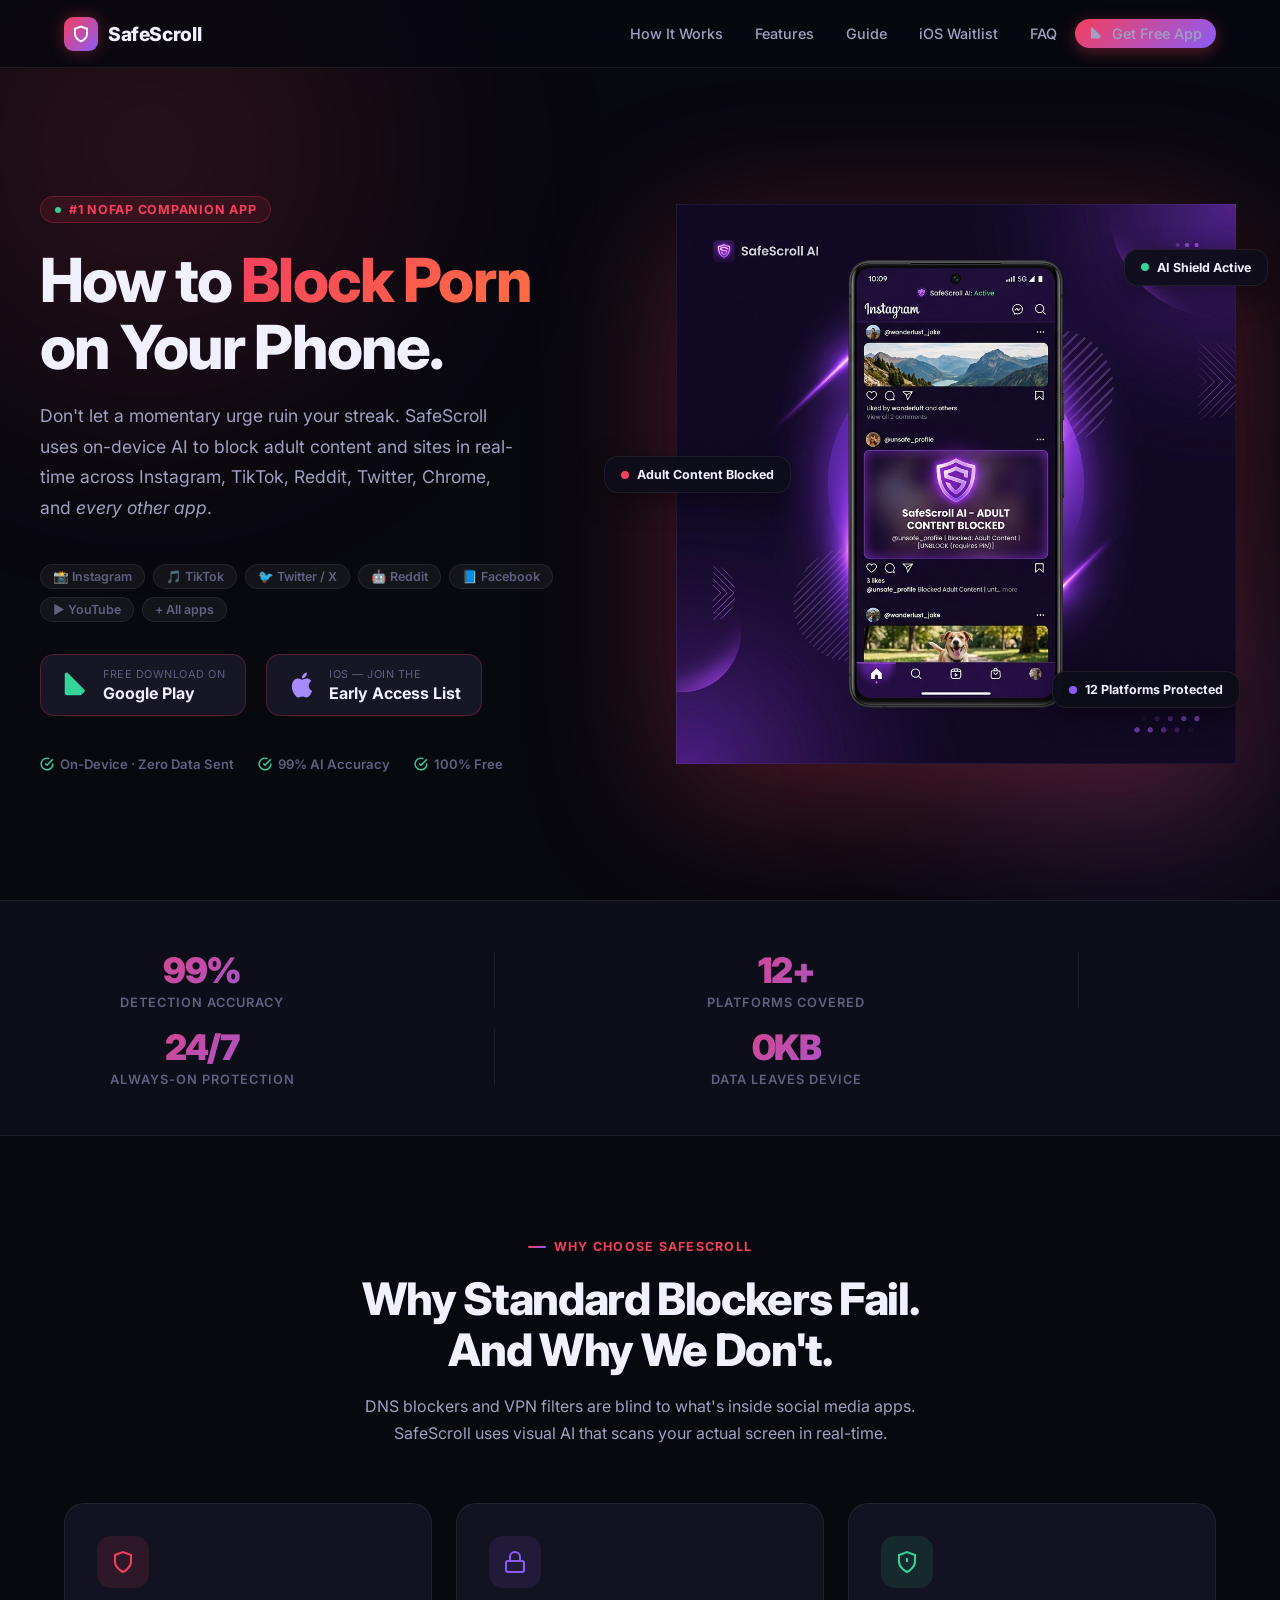
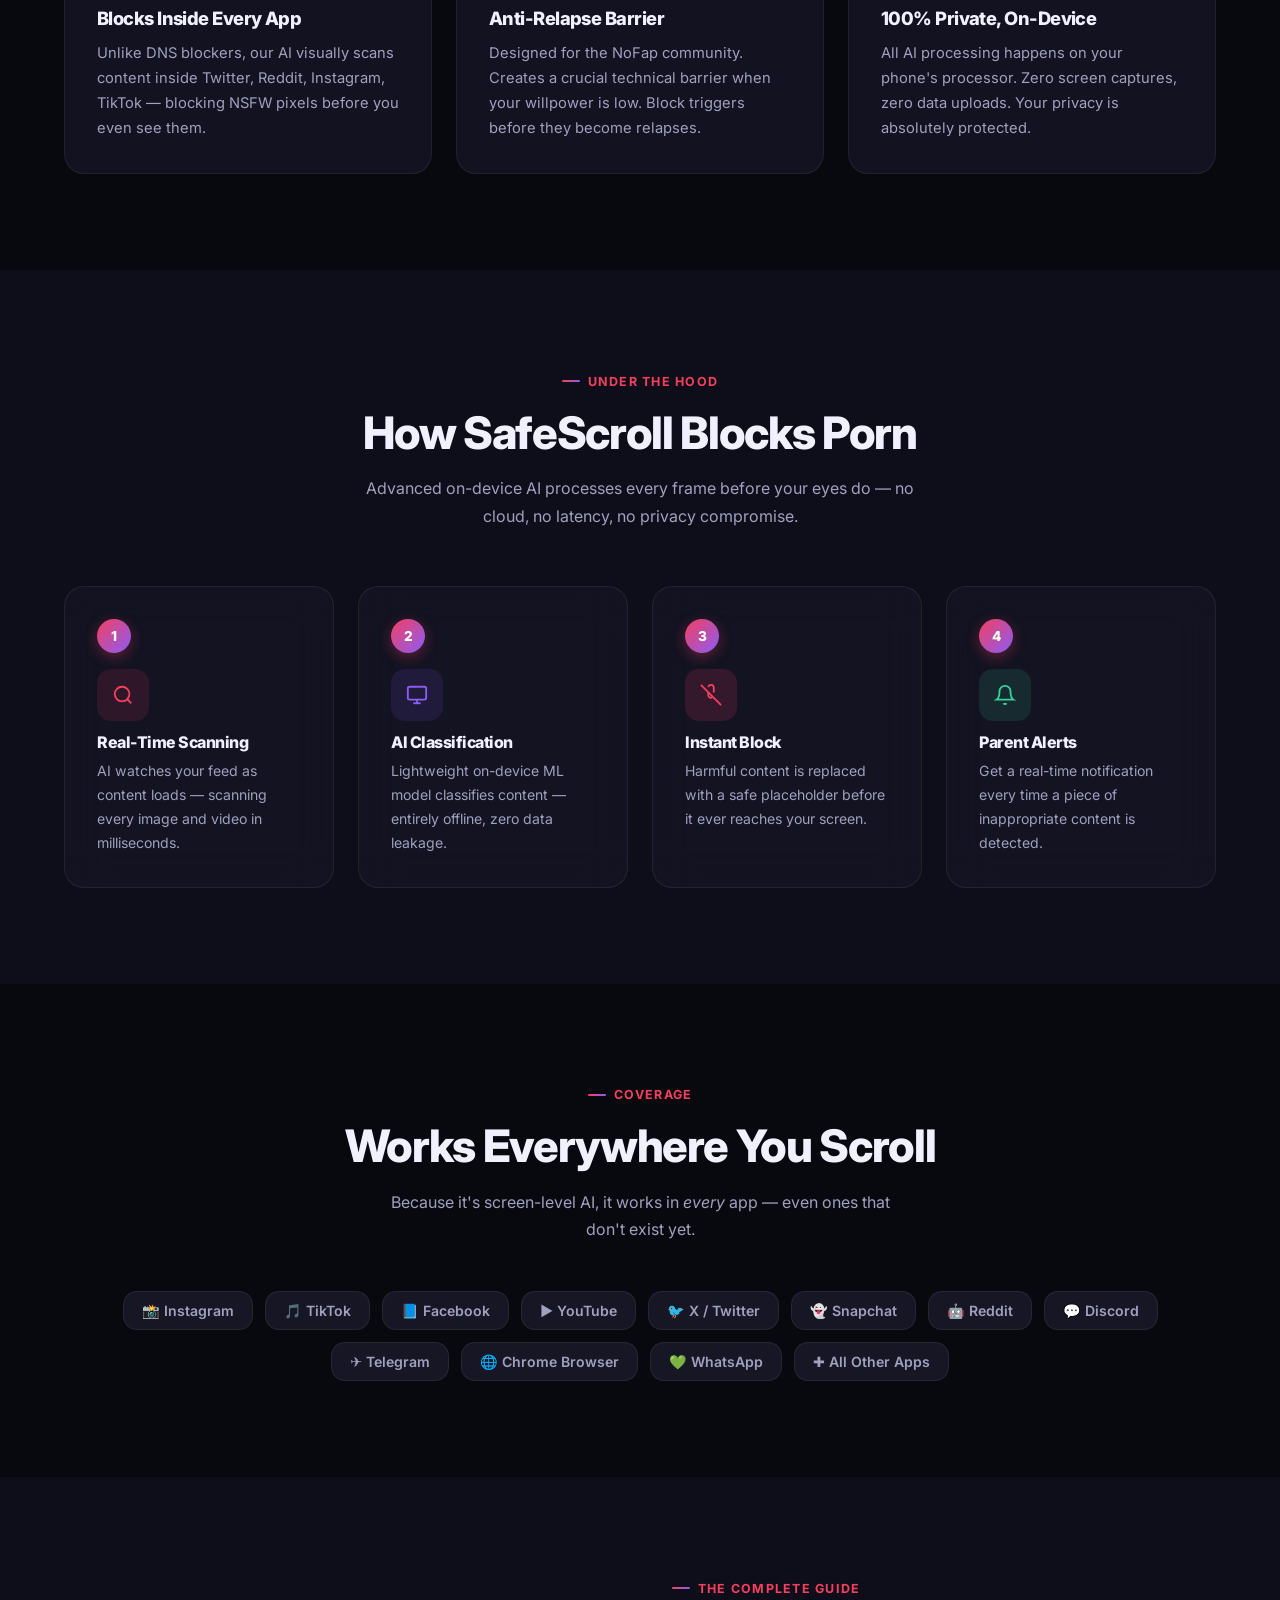
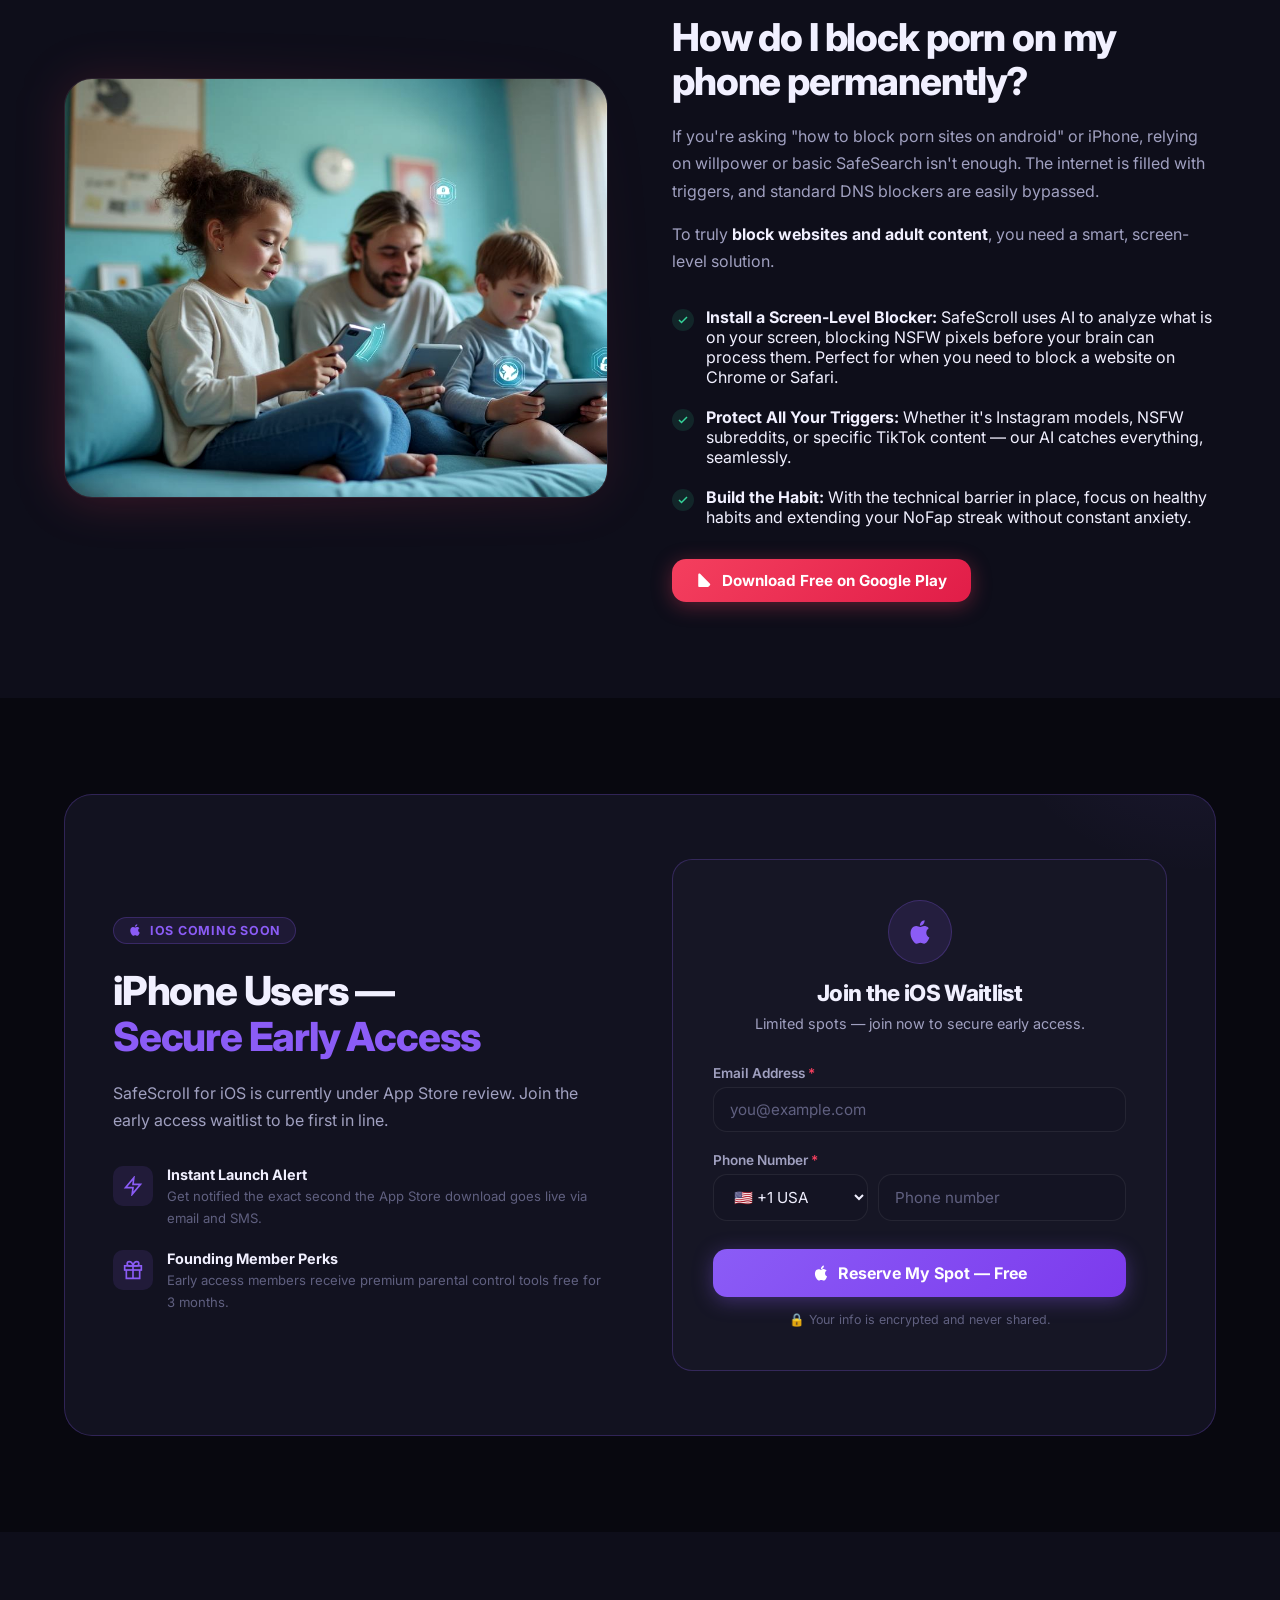
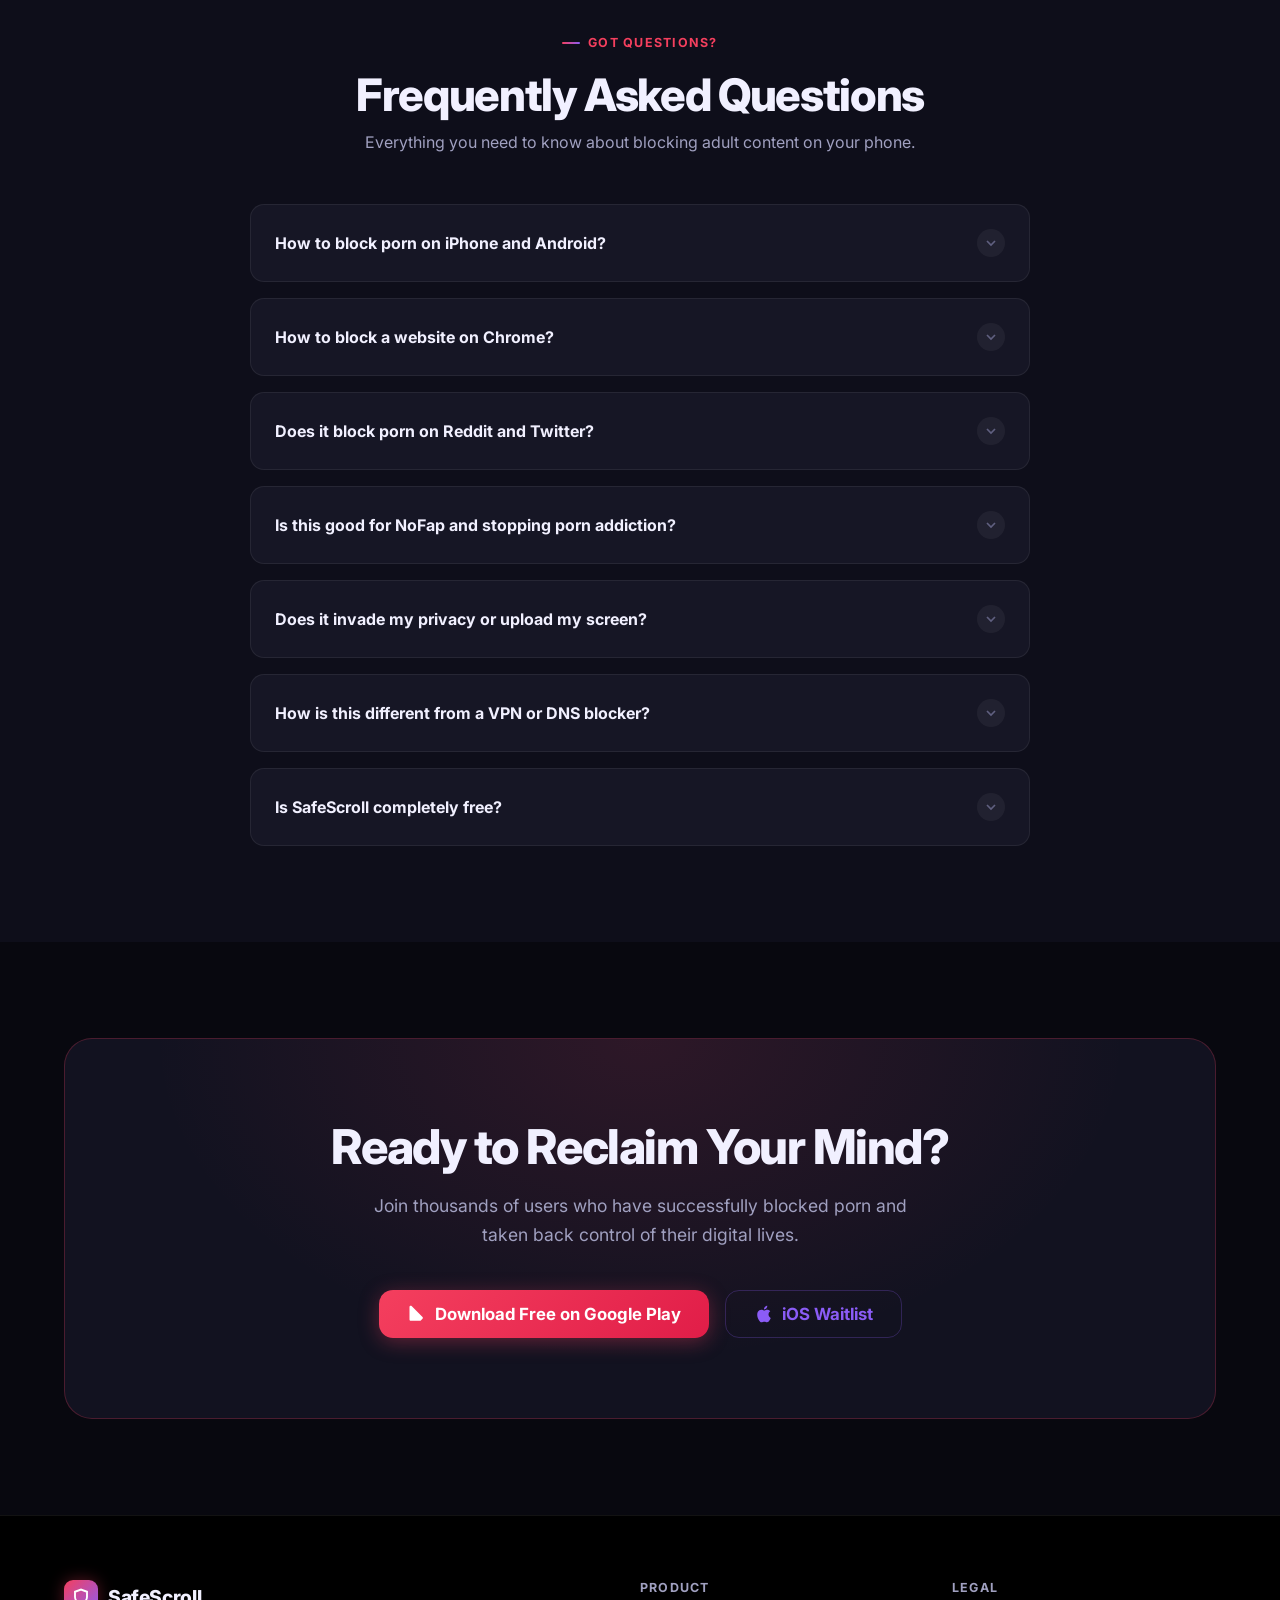
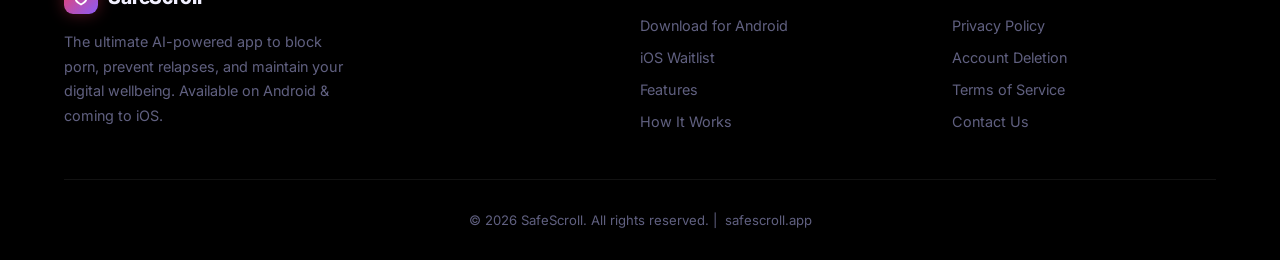
==== commit 297e8971: "changes" ====
--- a/index.html
+++ b/index.html
@@ -108,6 +108,16 @@
             .fade-up { opacity: 1 !important; transform: translateY(0) !important; }
         </style>
     </noscript>
+
+<!-- Google tag (gtag.js) -->
+<script async src="https://www.googletagmanager.com/gtag/js?id=G-2P95QXWE2S"></script>
+<script>
+  window.dataLayer = window.dataLayer || [];
+  function gtag(){dataLayer.push(arguments);}
+  gtag('js', new Date());
+
+  gtag('config', 'G-2P95QXWE2S');
+</script>
 </head>
 <body>
 
@@ -697,9 +707,10 @@
             <div class="footer-col">
                 <h5>Legal</h5>
                 <ul>
-                    <li><a href="https://safescroll.app/policy.html" target="_blank" rel="noopener">Privacy Policy</a></li>
+                    <li><a href="policy.html">Privacy Policy</a></li>
+                    <li><a href="account-deletion.html">Account Deletion</a></li>
                     <li><a href="#">Terms of Service</a></li>
-                    <li><a href="#">Contact Us</a></li>
+                    <li><a href="mailto:nandykongu@gmail.com">Contact Us</a></li>
                 </ul>
             </div>
         </div>
--- a/styles.css
+++ b/styles.css
@@ -919,3 +919,162 @@
   .cta-buttons { flex-direction: column; align-items: center; }
   .waitlist-form-card { padding: 1.75rem; }
 }
+
+/* ──────────────────────────────────────────────
+   LEGAL & PRIVACY POLICY PAGE
+────────────────────────────────────────────── */
+.legal-page-section {
+  padding: 8rem 0 5rem;
+  min-height: 80vh;
+}
+.legal-container {
+  max-width: 860px;
+  margin: 0 auto;
+}
+.legal-back-nav {
+  margin-bottom: 1.75rem;
+}
+.legal-back-link {
+  display: inline-flex;
+  align-items: center;
+  gap: 8px;
+  font-size: 0.9rem;
+  font-weight: 600;
+  color: var(--text-muted);
+  transition: color 0.2s ease;
+}
+.legal-back-link:hover {
+  color: var(--text-primary);
+}
+.legal-card {
+  background: var(--bg-surface);
+  border: 1px solid var(--border-subtle);
+  border-radius: var(--radius-xl);
+  padding: 48px;
+  box-shadow: 0 20px 60px rgba(0, 0, 0, 0.45);
+  position: relative;
+  overflow: hidden;
+}
+.legal-card::before {
+  content: '';
+  position: absolute;
+  top: 0; left: 0; right: 0;
+  height: 3px;
+  background: linear-gradient(90deg, var(--red-500), var(--violet-500));
+}
+.legal-badge {
+  display: inline-flex;
+  align-items: center;
+  gap: 8px;
+  background: rgba(16, 185, 129, 0.12);
+  border: 1px solid rgba(16, 185, 129, 0.3);
+  color: #34d399;
+  padding: 6px 14px;
+  border-radius: var(--radius-full);
+  font-size: 0.8rem;
+  font-weight: 600;
+  margin-bottom: 1.25rem;
+}
+.legal-card h1 {
+  font-size: clamp(2rem, 3.5vw, 2.6rem);
+  font-weight: 800;
+  letter-spacing: -0.02em;
+  margin-bottom: 0.75rem;
+  background: linear-gradient(135deg, #ffffff 30%, #c4b5fd 100%);
+  -webkit-background-clip: text;
+  -webkit-text-fill-color: transparent;
+  background-clip: text;
+}
+.legal-date {
+  color: var(--text-muted);
+  font-size: 0.9rem;
+  margin-bottom: 2rem;
+  display: block;
+}
+.legal-highlight-box {
+  background: rgba(139, 92, 246, 0.08);
+  border: 1px solid var(--border-violet);
+  border-radius: var(--radius-md);
+  padding: 1.25rem 1.5rem;
+  margin-bottom: 2.5rem;
+}
+.legal-highlight-box p {
+  color: #ddd6fe;
+  font-size: 0.95rem;
+  margin: 0;
+  line-height: 1.6;
+}
+.legal-card .legal-section {
+  padding: 1.75rem 0 0;
+  border-top: 1px solid var(--border-subtle);
+  margin-top: 1.75rem;
+}
+.legal-card .legal-section:first-of-type {
+  border-top: none;
+  margin-top: 0;
+  padding-top: 0;
+}
+.legal-card h2 {
+  font-size: 1.35rem;
+  font-weight: 700;
+  color: #c4b5fd;
+  margin-bottom: 0.9rem;
+  display: flex;
+  align-items: center;
+  gap: 8px;
+}
+.legal-card p {
+  color: var(--text-secondary);
+  line-height: 1.75;
+  margin-bottom: 1rem;
+  font-size: 0.96rem;
+}
+.legal-card p:last-child {
+  margin-bottom: 0;
+}
+.legal-card ul,
+.legal-card ol {
+  padding-left: 1.5rem;
+  margin-bottom: 1.25rem;
+  display: flex;
+  flex-direction: column;
+  gap: 0.5rem;
+}
+.legal-card ul {
+  list-style: disc;
+}
+.legal-card ol {
+  list-style: decimal;
+}
+.legal-card li {
+  color: var(--text-secondary);
+  line-height: 1.65;
+  font-size: 0.95rem;
+}
+.legal-card strong {
+  color: var(--text-primary);
+  font-weight: 600;
+}
+.legal-card a {
+  color: #a78bfa;
+  text-decoration: underline;
+  text-underline-offset: 3px;
+  transition: color 0.2s;
+}
+.legal-card a:hover {
+  color: #c4b5fd;
+}
+.legal-card .footer-notice {
+  margin-top: 2.5rem;
+  padding-top: 1.5rem;
+  border-top: 1px solid var(--border-subtle);
+  font-size: 0.85rem;
+  color: var(--text-muted);
+}
+@media (max-width: 768px) {
+  .legal-page-section { padding: 5rem 0 3rem; }
+  .legal-card { padding: 24px; border-radius: var(--radius-lg); }
+  .legal-card h1 { font-size: 1.8rem; }
+  .legal-card h2 { font-size: 1.2rem; }
+}
+
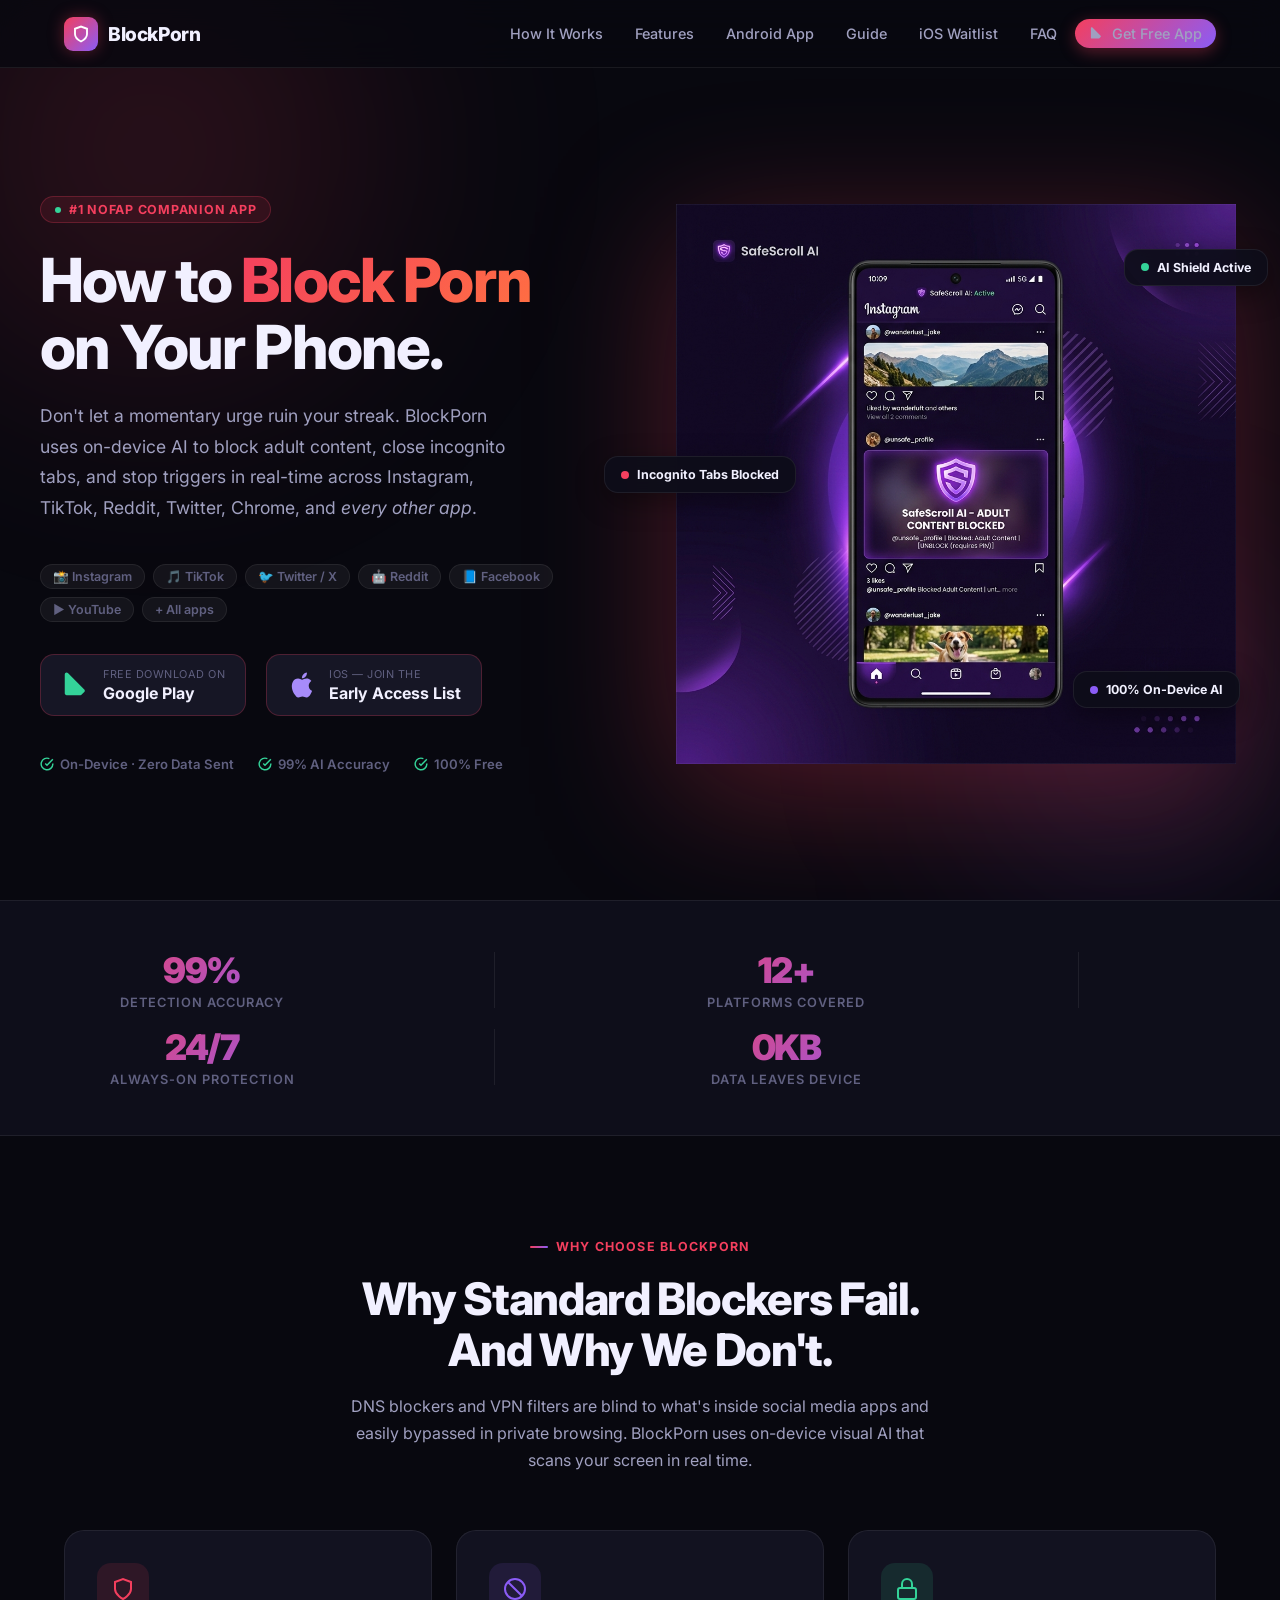
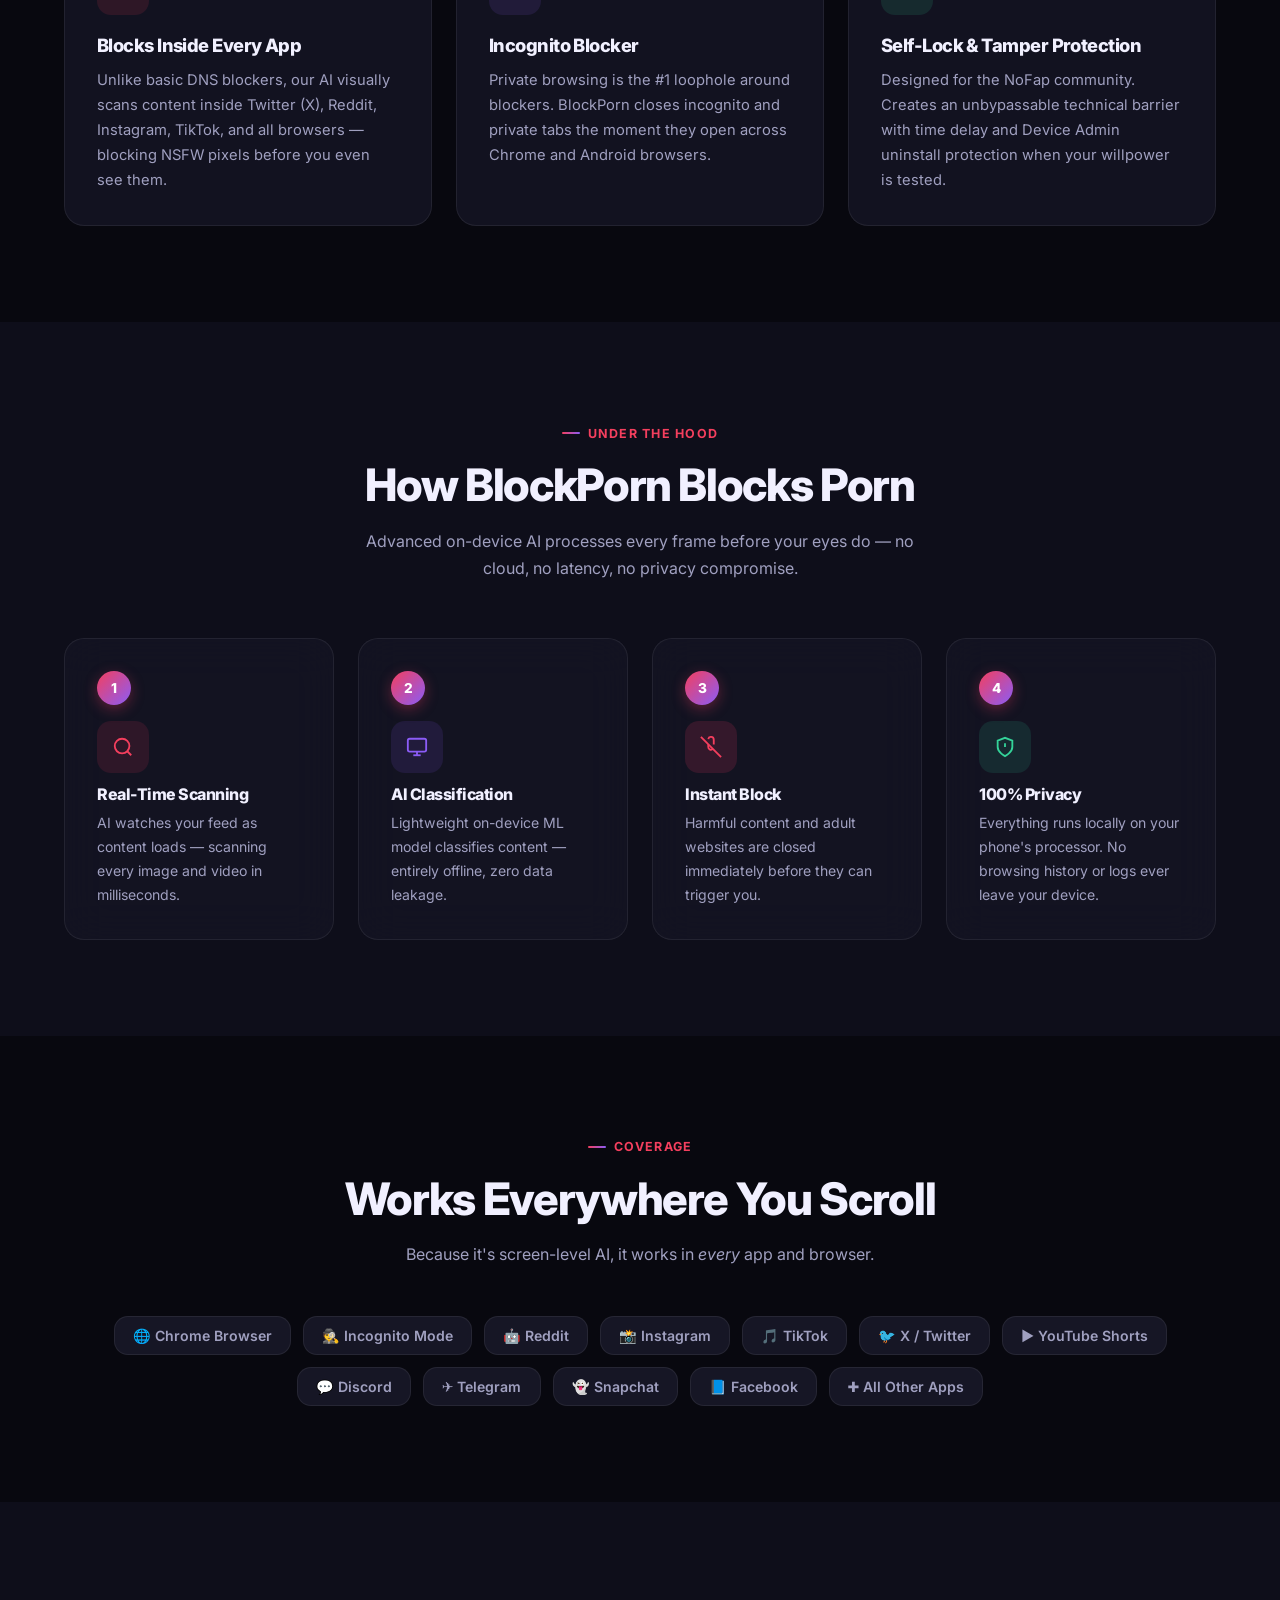
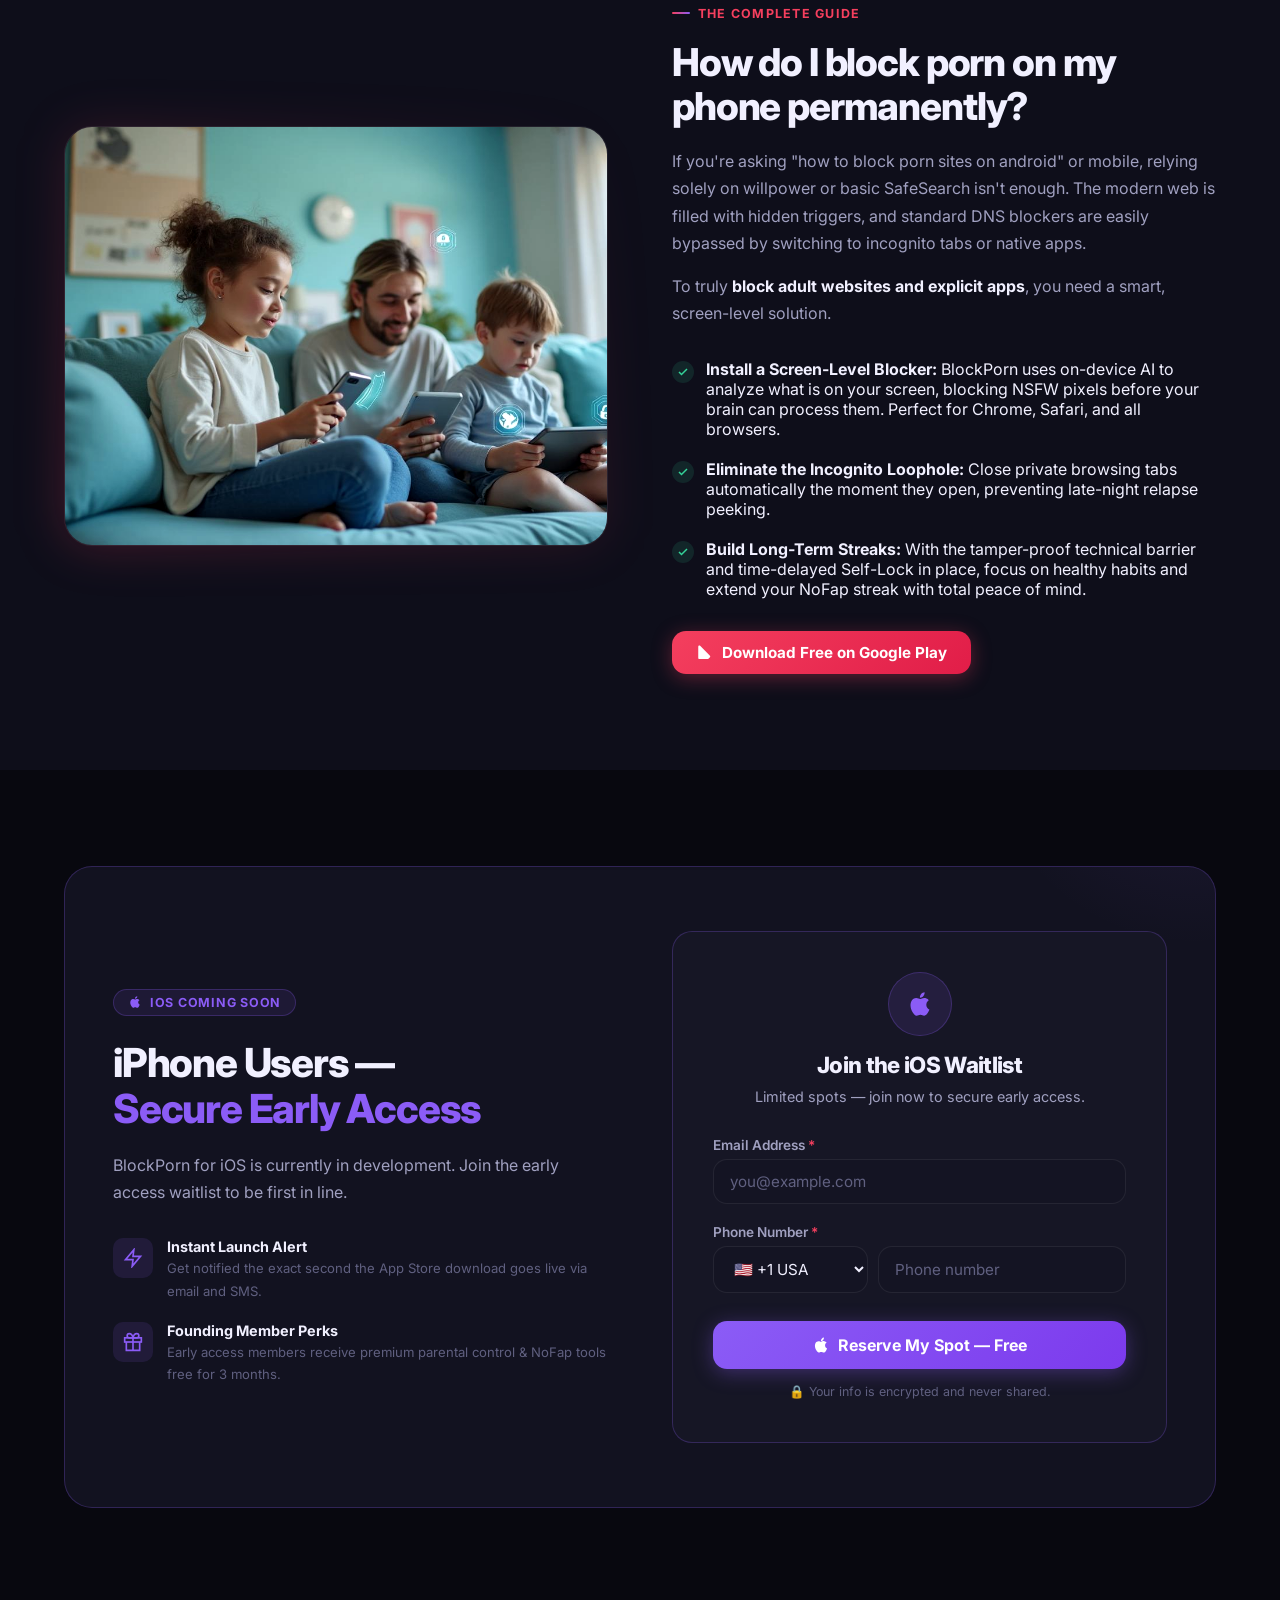
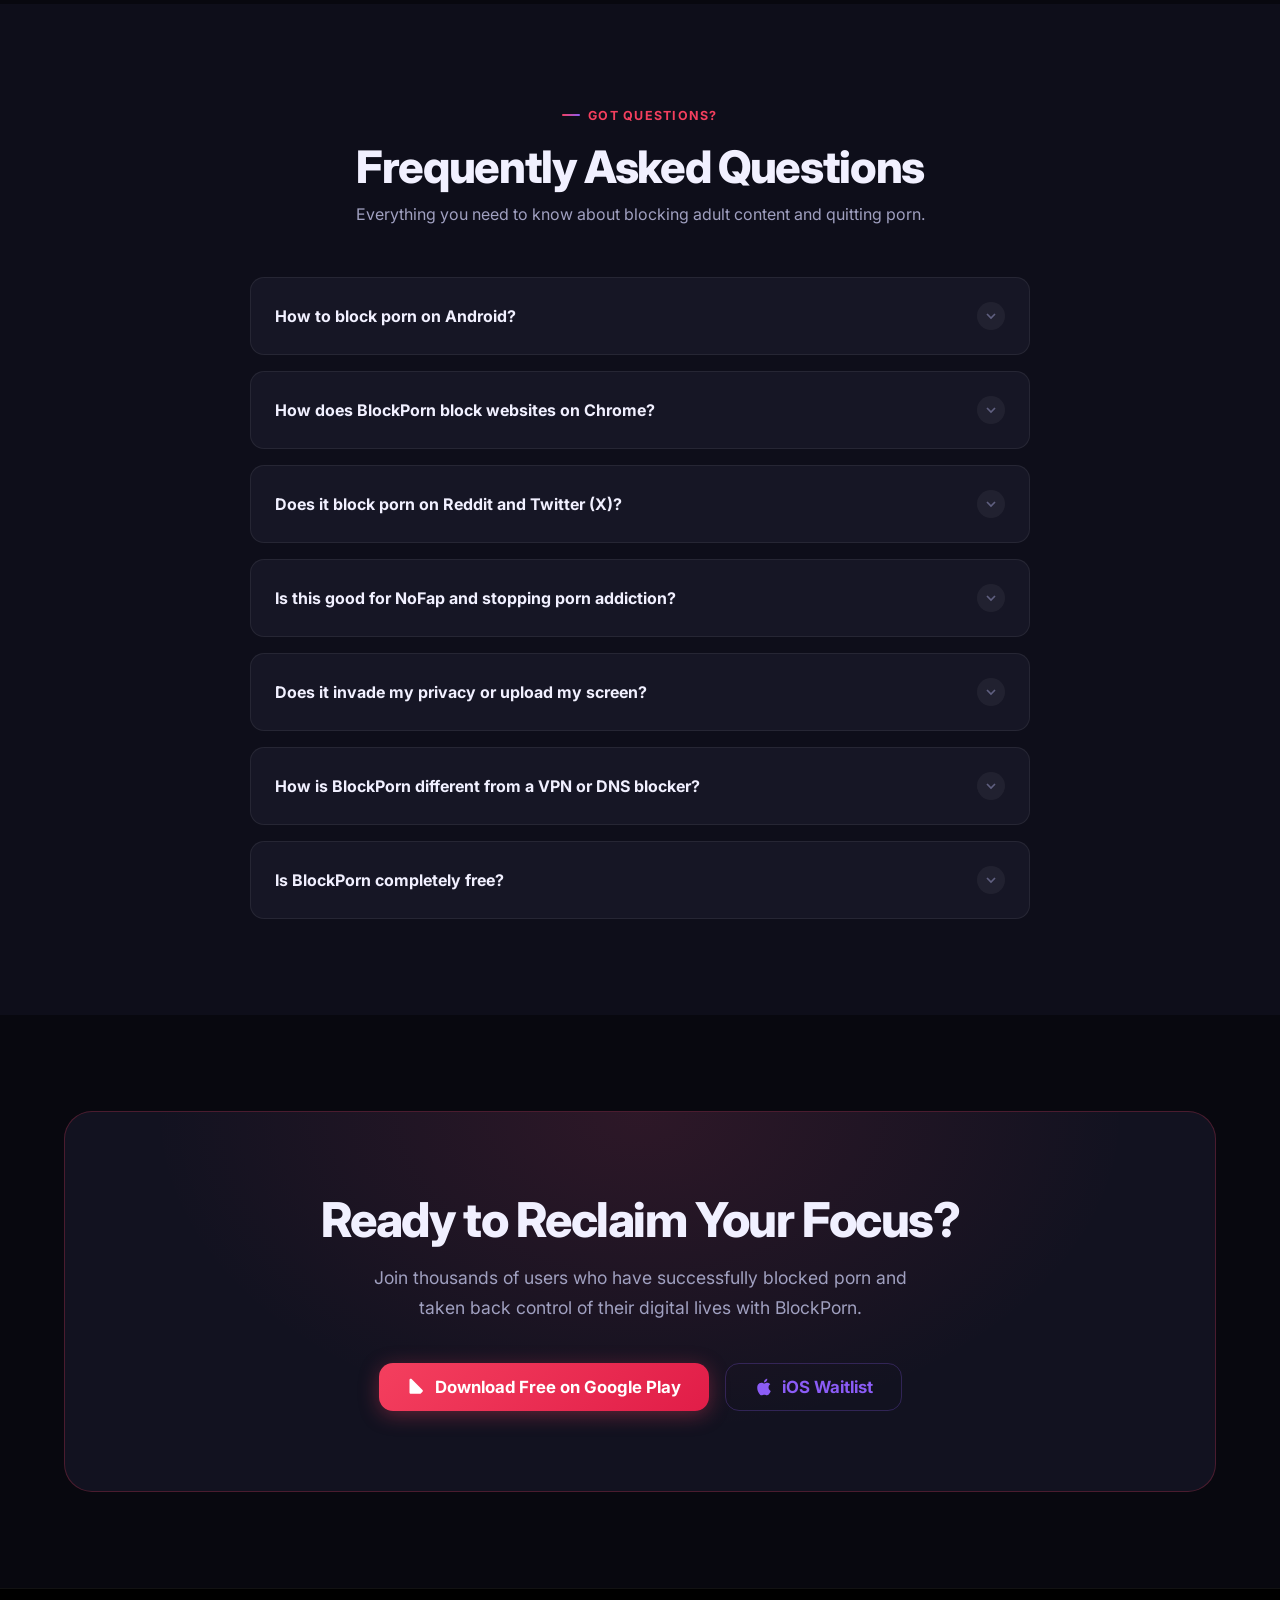
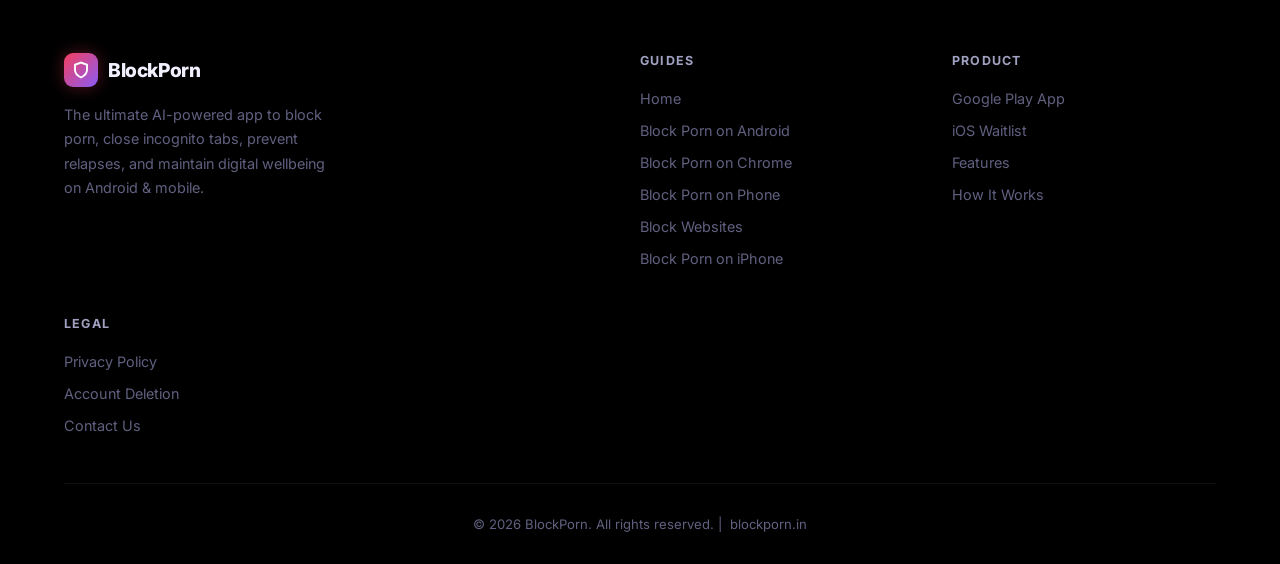
==== commit 7d0ac8b4: "commit" ====
--- a/index.html
+++ b/index.html
@@ -5,25 +5,27 @@
     <meta name="viewport" content="width=device-width, initial-scale=1.0">
 
     <!-- ═══ Primary SEO Meta Tags ═══ -->
-    <title>How to Block Porn on Phone & iPhone | SafeScroll</title>
-    <meta name="title" content="How to Block Porn on Phone & iPhone | SafeScroll">
-    <meta name="description" content="Learn how to block porn on your phone permanently. SafeScroll uses on-device AI to block adult content in real-time across Reddit, Twitter, and all browsers.">
-    <meta name="keywords" content="block porn, how to block porn on android, porn blocker app, stop porn addiction, nofap app, block adult content, block porn on phone, block porn on iphone, block nsfw content, block adult content in apps">
-    <meta name="author" content="SafeScroll">
+    <title>BlockPorn — #1 Free Porn Blocker App for Android &amp; Phone</title>
+    <meta name="title" content="BlockPorn — #1 Free Porn Blocker App for Android &amp; Phone">
+    <meta name="description" content="Block porn on your phone permanently. BlockPorn uses on-device AI to block adult sites, close incognito tabs, and prevent NoFap relapses across all apps. Free for Android.">
+    <meta name="keywords" content="block porn, how to block porn on android, porn blocker app, stop porn addiction, nofap app, block adult content, block porn on phone, incognito blocker android, block porn sites android, adult website blocker">
+    <meta name="author" content="BlockPorn">
+    <meta name="robots" content="index, follow, max-snippet:-1, max-image-preview:large, max-video-preview:-1">
     <meta name="theme-color" content="#08080f">
 
     <!-- ═══ Open Graph ═══ -->
     <meta property="og:type" content="website">
     <meta property="og:url" content="https://blockporn.in/">
-    <meta property="og:title" content="The Ultimate App to Block Porn &amp; Stop Relapses">
-    <meta property="og:description" content="Stay on your NoFap streak. Block adult content directly inside social media apps with on-device AI. Free download.">
+    <meta property="og:title" content="BlockPorn — The Ultimate Porn Blocker App for Android &amp; Phone">
+    <meta property="og:description" content="Stay on your NoFap streak. Block adult content directly inside social media apps with on-device AI. Free download on Google Play.">
     <meta property="og:image" content="https://blockporn.in/phone-mockup.png">
+    <meta property="og:site_name" content="BlockPorn">
 
     <!-- ═══ Twitter ═══ -->
     <meta property="twitter:card" content="summary_large_image">
     <meta property="twitter:url" content="https://blockporn.in/">
-    <meta property="twitter:title" content="The Ultimate App to Block Porn &amp; Stop Relapses">
-    <meta property="twitter:description" content="Stay on your NoFap streak. Block adult content directly inside social media apps with on-device AI. Free download.">
+    <meta property="twitter:title" content="BlockPorn — The Ultimate Porn Blocker App for Android &amp; Phone">
+    <meta property="twitter:description" content="Stay on your NoFap streak. Block adult content directly inside social media apps with on-device AI. Free download on Google Play.">
     <meta property="twitter:image" content="https://blockporn.in/phone-mockup.png">
 
     <!-- ═══ Canonical ═══ -->
@@ -44,59 +46,71 @@
     <script type="application/ld+json">
     {
       "@context": "https://schema.org",
-      "@type": "SoftwareApplication",
-      "name": "SafeScroll - AI Porn Blocker",
-      "operatingSystem": "Android, iOS",
-      "applicationCategory": "HealthApplication, SecurityApplication",
-      "description": "SafeScroll is the ultimate AI-powered app to block adult content and porn across every app on your phone, including Reddit, Twitter, Instagram, TikTok, and web browsers. It runs completely offline using on-device AI to detect and block NSFW content before it reaches your screen. Perfect for NoFap, stopping porn addiction, and parental control.",
-      "url": "https://blockporn.in/",
-      "featureList": [
-        "Blocks porn in all social media apps (Twitter, Reddit, Instagram, TikTok)",
-        "Blocks adult content in web browsers (Chrome, Safari, Firefox)",
-        "On-device AI filtering (100% private, no cloud uploads)",
-        "Anti-relapse NoFap companion tool",
-        "Blocks NSFW content everywhere on Android and iPhone"
-      ],
-      "offers": {
-        "@type": "Offer",
-        "price": "0",
-        "priceCurrency": "USD"
-      },
-      "aggregateRating": {
-        "@type": "AggregateRating",
-        "ratingValue": "4.8",
-        "ratingCount": "1250"
-      }
-    }
-    </script>
-    <script type="application/ld+json">
-    {
-      "@context": "https://schema.org",
-      "@type": "FAQPage",
-      "mainEntity": [
+      "@graph": [
         {
-          "@type": "Question",
-          "name": "How to block porn on phone?",
-          "acceptedAnswer": {
-            "@type": "Answer",
-            "text": "The most effective way to block porn on your phone is by installing SafeScroll. It acts as an on-device AI blocker that prevents NSFW content across all apps and browsers."
+          "@type": "WebSite",
+          "name": "BlockPorn",
+          "url": "https://blockporn.in/",
+          "description": "BlockPorn is an on-device AI porn blocker and adult website blocker for Android and mobile phones."
+        },
+        {
+          "@type": "MobileApplication",
+          "name": "BlockPorn - AI Porn Blocker",
+          "operatingSystem": "Android, iOS",
+          "applicationCategory": "HealthApplication, SecurityApplication",
+          "description": "BlockPorn is the ultimate AI-powered app to block adult content, incognito tabs, and porn across every app on your phone, including Reddit, Twitter (X), Instagram, TikTok, and web browsers. It runs completely offline using on-device AI to detect and block NSFW content before it reaches your screen. Perfect for NoFap, stopping porn addiction, and parental control.",
+          "url": "https://blockporn.in/",
+          "downloadUrl": "https://play.google.com/store/apps/details?id=in.blockporn.blockporn",
+          "installUrl": "https://play.google.com/store/apps/details?id=in.blockporn.blockporn",
+          "featureList": [
+            "Whole-phone adult content filter across all apps and browsers",
+            "Incognito blocker: closes private tabs in Chrome & Android browsers in real time",
+            "Blocks porn in all social media apps (Twitter/X, Reddit, Instagram, TikTok)",
+            "Blocks YouTube Shorts and Instagram Reels to prevent triggers",
+            "App Lock & Self-Lock with time delay (anti-relapse dopamine detox)",
+            "Uninstall Protection & Tamper-proof Device Admin",
+            "On-device AI filtering (100% private, zero cloud uploads)",
+            "SafeSearch enforcement on Google, Bing, and YouTube"
+          ],
+          "offers": {
+            "@type": "Offer",
+            "price": "0",
+            "priceCurrency": "USD"
+          },
+          "aggregateRating": {
+            "@type": "AggregateRating",
+            "ratingValue": "4.9",
+            "ratingCount": "1420"
           }
         },
         {
-          "@type": "Question",
-          "name": "How to block a website on Chrome or Safari?",
-          "acceptedAnswer": {
-            "@type": "Answer",
-            "text": "SafeScroll automatically functions as a web filter, acting like SafeSearch on steroids to block adult sites on Chrome, Safari, and other browsers instantly."
-          }
-        },
-        {
-          "@type": "Question",
-          "name": "Does it block porn on Reddit and Twitter?",
-          "acceptedAnswer": {
-            "@type": "Answer",
-            "text": "Yes. SafeScroll visually analyzes your screen, blocking NSFW content on Reddit, Twitter (X), Instagram, and every other app."
-          }
+          "@type": "FAQPage",
+          "mainEntity": [
+            {
+              "@type": "Question",
+              "name": "How to block porn on phone?",
+              "acceptedAnswer": {
+                "@type": "Answer",
+                "text": "The most effective way to block porn on your phone is by installing BlockPorn. It acts as an on-device AI blocker that prevents NSFW content across all apps, browsers, and private incognito tabs."
+              }
+            },
+            {
+              "@type": "Question",
+              "name": "How to block adult websites on Chrome?",
+              "acceptedAnswer": {
+                "@type": "Answer",
+                "text": "BlockPorn automatically functions as a whole-phone web filter that shuts down incognito tabs and blocks adult sites on Chrome, Safari, and other browsers instantly."
+              }
+            },
+            {
+              "@type": "Question",
+              "name": "Does it block porn on Reddit and Twitter (X)?",
+              "acceptedAnswer": {
+                "@type": "Answer",
+                "text": "Yes. BlockPorn visually analyzes your screen on-device, blocking NSFW content inside Reddit, Twitter (X), Instagram, TikTok, and every other app."
+              }
+            }
+          ]
         }
       ]
     }
@@ -126,19 +140,20 @@
 ═══════════════════════════════════════════════════════════ -->
 <nav class="navbar" id="navbar">
     <div class="container nav-inner">
-        <a href="#" class="logo">
+        <a href="/" class="logo">
             <div class="logo-icon">
                 <svg width="18" height="18" viewBox="0 0 24 24" fill="none" stroke="currentColor" stroke-width="2.5"><path d="M12 22s8-4 8-10V5l-8-3-8 3v7c0 6 8 10 8 10z"/></svg>
             </div>
-            SafeScroll
+            BlockPorn
         </a>
         <nav class="nav-links" aria-label="Main Navigation">
             <a href="#how-it-works">How It Works</a>
             <a href="#features">Features</a>
+            <a href="/block-porn-on-android/">Android App</a>
             <a href="#seo-guide">Guide</a>
             <a href="#ios-waitlist">iOS Waitlist</a>
             <a href="#faq">FAQ</a>
-            <a href="https://play.google.com/store/apps/details?id=com.safescroll.safescroll&pcampaignid=web_share" target="_blank" rel="noopener" class="btn btn-nav" id="nav-cta">
+            <a href="https://play.google.com/store/apps/details?id=in.blockporn.blockporn" target="_blank" rel="noopener" class="btn btn-nav" id="nav-cta">
                 <svg width="15" height="15" viewBox="0 0 24 24" fill="currentColor"><path d="M3 20.5v-17c0-.83.67-1.5 1.5-1.5.38 0 .74.15 1.01.43l13.12 13.12c.57.57.57 1.5 0 2.07l-2.07 2.07c-.28.28-.64.43-1.01.43H4.5c-.83 0-1.5-.67-1.5-1.5z"/></svg>
                 Get Free App
             </a>
@@ -168,7 +183,7 @@
             </h1>
 
             <p class="hero-desc">
-                Don't let a momentary urge ruin your streak. SafeScroll uses on-device AI to block adult content and sites in real-time across Instagram, TikTok, Reddit, Twitter, Chrome, and <em>every other app</em>.
+                Don't let a momentary urge ruin your streak. BlockPorn uses on-device AI to block adult content, close incognito tabs, and stop triggers in real-time across Instagram, TikTok, Reddit, Twitter, Chrome, and <em>every other app</em>.
             </p>
 
             <div class="platform-pills" aria-label="Supported platforms">
@@ -182,7 +197,7 @@
             </div>
 
             <div class="hero-cta-row">
-                <a href="https://play.google.com/store/apps/details?id=com.safescroll.safescroll&pcampaignid=web_share"
+                <a href="https://play.google.com/store/apps/details?id=in.blockporn.blockporn"
                    target="_blank" rel="noopener"
                    id="hero-android-btn"
                    class="store-badge">
@@ -222,7 +237,7 @@
         <div class="hero-phone-wrap fade-up delay-2">
             <div class="hero-phone-glow"></div>
             <img src="phone-mockup.png"
-                 alt="SafeScroll app blocking porn on a smartphone — NoFap tool"
+                 alt="BlockPorn app blocking adult websites on a smartphone — NoFap companion"
                  class="hero-phone-img"
                  fetchpriority="high"
                  width="300"
@@ -232,10 +247,10 @@
                 <span class="dot-green"></span> AI Shield Active
             </div>
             <div class="float-badge float-badge-mid">
-                <span class="dot-red"></span> Adult Content Blocked
+                <span class="dot-red"></span> Incognito Tabs Blocked
             </div>
             <div class="float-badge float-badge-bottom">
-                <span class="dot-violet"></span> 12 Platforms Protected
+                <span class="dot-violet"></span> 100% On-Device AI
             </div>
         </div>
     </div>
@@ -276,9 +291,9 @@
 <section class="section" id="features" aria-labelledby="features-heading">
     <div class="container">
         <div class="fade-up" style="text-align:center;">
-            <p class="eyebrow">Why Choose SafeScroll</p>
+            <p class="eyebrow">Why Choose BlockPorn</p>
             <h2 id="features-heading" style="font-size:clamp(1.8rem,4vw,2.8rem); margin-bottom:1rem;">Why Standard Blockers Fail.<br>And Why We Don't.</h2>
-            <p style="max-width:580px; margin:0 auto;">DNS blockers and VPN filters are blind to what's inside social media apps. SafeScroll uses visual AI that scans your actual screen in real-time.</p>
+            <p style="max-width:580px; margin:0 auto;">DNS blockers and VPN filters are blind to what's inside social media apps and easily bypassed in private browsing. BlockPorn uses on-device visual AI that scans your screen in real time.</p>
         </div>
 
         <div class="features-grid">
@@ -287,23 +302,23 @@
                     <svg width="24" height="24" viewBox="0 0 24 24" fill="none" stroke="currentColor" stroke-width="2"><path d="M12 22s8-4 8-10V5l-8-3-8 3v7c0 6 8 10 8 10z"/></svg>
                 </div>
                 <h3 style="margin-bottom:.75rem; font-size:1.15rem;">Blocks Inside Every App</h3>
-                <p style="font-size:.92rem;">Unlike DNS blockers, our AI visually scans content inside Twitter, Reddit, Instagram, TikTok — blocking NSFW pixels before you even see them.</p>
+                <p style="font-size:.92rem;">Unlike basic DNS blockers, our AI visually scans content inside Twitter (X), Reddit, Instagram, TikTok, and all browsers — blocking NSFW pixels before you even see them.</p>
             </div>
 
             <div class="card fade-up delay-2">
                 <div class="icon-wrap icon-violet">
-                    <svg width="24" height="24" viewBox="0 0 24 24" fill="none" stroke="currentColor" stroke-width="2"><rect x="3" y="11" width="18" height="11" rx="2"/><path d="M7 11V7a5 5 0 0 1 10 0v4"/></svg>
-                </div>
-                <h3 style="margin-bottom:.75rem; font-size:1.15rem;">Anti-Relapse Barrier</h3>
-                <p style="font-size:.92rem;">Designed for the NoFap community. Creates a crucial technical barrier when your willpower is low. Block triggers before they become relapses.</p>
+                    <svg width="24" height="24" viewBox="0 0 24 24" fill="none" stroke="currentColor" stroke-width="2"><circle cx="12" cy="12" r="10"/><path d="m4.93 4.93 14.14 14.14"/></svg>
+                </div>
+                <h3 style="margin-bottom:.75rem; font-size:1.15rem;">Incognito Blocker</h3>
+                <p style="font-size:.92rem;">Private browsing is the #1 loophole around blockers. BlockPorn closes incognito and private tabs the moment they open across Chrome and Android browsers.</p>
             </div>
 
             <div class="card fade-up delay-3">
                 <div class="icon-wrap icon-green">
-                    <svg width="24" height="24" viewBox="0 0 24 24" fill="none" stroke="currentColor" stroke-width="2"><path d="M12 22s8-4 8-10V5l-8-3-8 3v7c0 6 8 10 8 10z"/><line x1="12" y1="8" x2="12" y2="12"/><line x1="12" y1="16" x2="12.01" y2="16"/></svg>
-                </div>
-                <h3 style="margin-bottom:.75rem; font-size:1.15rem;">100% Private, On-Device</h3>
-                <p style="font-size:.92rem;">All AI processing happens on your phone's processor. Zero screen captures, zero data uploads. Your privacy is absolutely protected.</p>
+                    <svg width="24" height="24" viewBox="0 0 24 24" fill="none" stroke="currentColor" stroke-width="2"><rect x="3" y="11" width="18" height="11" rx="2"/><path d="M7 11V7a5 5 0 0 1 10 0v4"/></svg>
+                </div>
+                <h3 style="margin-bottom:.75rem; font-size:1.15rem;">Self-Lock &amp; Tamper Protection</h3>
+                <p style="font-size:.92rem;">Designed for the NoFap community. Creates an unbypassable technical barrier with time delay and Device Admin uninstall protection when your willpower is tested.</p>
             </div>
         </div>
     </div>
@@ -317,7 +332,7 @@
     <div class="container">
         <div class="fade-up" style="text-align:center;">
             <p class="eyebrow">Under the Hood</p>
-            <h2 id="how-heading" style="font-size:clamp(1.8rem,4vw,2.8rem); margin-bottom:1rem;">How SafeScroll Blocks Porn</h2>
+            <h2 id="how-heading" style="font-size:clamp(1.8rem,4vw,2.8rem); margin-bottom:1rem;">How BlockPorn Blocks Porn</h2>
             <p style="max-width:560px; margin:0 auto;">Advanced on-device AI processes every frame before your eyes do — no cloud, no latency, no privacy compromise.</p>
         </div>
 
@@ -346,16 +361,16 @@
                     <svg width="22" height="22" viewBox="0 0 24 24" fill="none" stroke="currentColor" stroke-width="2"><line x1="1" y1="1" x2="23" y2="23"/><path d="M9 9v3a3 3 0 0 0 5.12 2.12M15 9.34V4a3 3 0 0 0-5.94-.6"/></svg>
                 </div>
                 <h4 style="margin-bottom:.5rem;">Instant Block</h4>
-                <p style="font-size:.88rem;">Harmful content is replaced with a safe placeholder before it ever reaches your screen.</p>
-            </div>
-
-            <div class="card fade-up delay-3">
+                <p style="font-size:.88rem;">Harmful content and adult websites are closed immediately before they can trigger you.</p>
+            </div>
+
+            <div class="card fade-up delay-4">
                 <div class="step-num">4</div>
                 <div class="icon-wrap icon-green" style="margin-bottom:.75rem;">
-                    <svg width="22" height="22" viewBox="0 0 24 24" fill="none" stroke="currentColor" stroke-width="2"><path d="M18 8A6 6 0 0 0 6 8c0 7-3 9-3 9h18s-3-2-3-9"/><path d="M13.73 21a2 2 0 0 1-3.46 0"/></svg>
-                </div>
-                <h4 style="margin-bottom:.5rem;">Parent Alerts</h4>
-                <p style="font-size:.88rem;">Get a real-time notification every time a piece of inappropriate content is detected.</p>
+                    <svg width="22" height="22" viewBox="0 0 24 24" fill="none" stroke="currentColor" stroke-width="2"><path d="M12 22s8-4 8-10V5l-8-3-8 3v7c0 6 8 10 8 10z"/><line x1="12" y1="8" x2="12" y2="12"/><line x1="12" y1="16" x2="12.01" y2="16"/></svg>
+                </div>
+                <h4 style="margin-bottom:.5rem;">100% Privacy</h4>
+                <p style="font-size:.88rem;">Everything runs locally on your phone's processor. No browsing history or logs ever leave your device.</p>
             </div>
         </div>
     </div>
@@ -370,20 +385,20 @@
         <div class="fade-up">
             <p class="eyebrow">Coverage</p>
             <h2 id="platforms-heading" style="font-size:clamp(1.8rem,4vw,2.8rem); margin-bottom:1rem;">Works Everywhere You Scroll</h2>
-            <p style="max-width:500px; margin:0 auto;">Because it's screen-level AI, it works in <em>every</em> app — even ones that don't exist yet.</p>
+            <p style="max-width:500px; margin:0 auto;">Because it's screen-level AI, it works in <em>every</em> app and browser.</p>
         </div>
         <div class="platform-grid fade-up delay-1">
+            <div class="platform-chip">🌐 Chrome Browser</div>
+            <div class="platform-chip">🕵️ Incognito Mode</div>
+            <div class="platform-chip">🤖 Reddit</div>
             <div class="platform-chip">📸 Instagram</div>
             <div class="platform-chip">🎵 TikTok</div>
-            <div class="platform-chip">📘 Facebook</div>
-            <div class="platform-chip">▶️ YouTube</div>
             <div class="platform-chip">🐦 X / Twitter</div>
-            <div class="platform-chip">👻 Snapchat</div>
-            <div class="platform-chip">🤖 Reddit</div>
+            <div class="platform-chip">▶️ YouTube Shorts</div>
             <div class="platform-chip">💬 Discord</div>
             <div class="platform-chip">✈️ Telegram</div>
-            <div class="platform-chip">🌐 Chrome Browser</div>
-            <div class="platform-chip">💚 WhatsApp</div>
+            <div class="platform-chip">👻 Snapchat</div>
+            <div class="platform-chip">📘 Facebook</div>
             <div class="platform-chip">✚ All Other Apps</div>
         </div>
     </div>
@@ -398,7 +413,7 @@
         <div class="fade-up" style="position:relative;">
             <div style="position:absolute;inset:0;background:linear-gradient(45deg,rgba(244,63,94,0.25),transparent);border-radius:28px;filter:blur(24px);"></div>
             <img src="hero-family.jpg"
-                 alt="Person feeling free from porn addiction after using a porn blocker"
+                 alt="Person feeling free from porn addiction after using BlockPorn"
                  class="seo-img"
                  loading="lazy"
                  width="600"
@@ -410,32 +425,32 @@
             <h2 id="guide-heading" style="font-size:clamp(1.6rem,3.5vw,2.4rem); margin-bottom:1.25rem;">
                 How do I block porn on my phone permanently?
             </h2>
-            <p>If you're asking "how to block porn sites on android" or iPhone, relying on willpower or basic SafeSearch isn't enough. The internet is filled with triggers, and standard DNS blockers are easily bypassed.</p>
-            <p style="margin-top:1rem;">To truly <strong style="color:var(--text-primary);">block websites and adult content</strong>, you need a smart, screen-level solution.</p>
+            <p>If you're asking "how to block porn sites on android" or mobile, relying solely on willpower or basic SafeSearch isn't enough. The modern web is filled with hidden triggers, and standard DNS blockers are easily bypassed by switching to incognito tabs or native apps.</p>
+            <p style="margin-top:1rem;">To truly <strong style="color:var(--text-primary);">block adult websites and explicit apps</strong>, you need a smart, screen-level solution.</p>
 
             <ul class="seo-list">
                 <li>
                     <span class="seo-check">
                         <svg width="12" height="12" viewBox="0 0 24 24" fill="none" stroke="currentColor" stroke-width="3"><polyline points="20 6 9 17 4 12"/></svg>
                     </span>
-                    <span><strong style="color:var(--text-primary);">Install a Screen-Level Blocker:</strong> SafeScroll uses AI to analyze what is on your screen, blocking NSFW pixels before your brain can process them. Perfect for when you need to block a website on Chrome or Safari.</span>
+                    <span><strong style="color:var(--text-primary);">Install a Screen-Level Blocker:</strong> BlockPorn uses on-device AI to analyze what is on your screen, blocking NSFW pixels before your brain can process them. Perfect for Chrome, Safari, and all browsers.</span>
                 </li>
                 <li>
                     <span class="seo-check">
                         <svg width="12" height="12" viewBox="0 0 24 24" fill="none" stroke="currentColor" stroke-width="3"><polyline points="20 6 9 17 4 12"/></svg>
                     </span>
-                    <span><strong style="color:var(--text-primary);">Protect All Your Triggers:</strong> Whether it's Instagram models, NSFW subreddits, or specific TikTok content — our AI catches everything, seamlessly.</span>
+                    <span><strong style="color:var(--text-primary);">Eliminate the Incognito Loophole:</strong> Close private browsing tabs automatically the moment they open, preventing late-night relapse peeking.</span>
                 </li>
                 <li>
                     <span class="seo-check">
                         <svg width="12" height="12" viewBox="0 0 24 24" fill="none" stroke="currentColor" stroke-width="3"><polyline points="20 6 9 17 4 12"/></svg>
                     </span>
-                    <span><strong style="color:var(--text-primary);">Build the Habit:</strong> With the technical barrier in place, focus on healthy habits and extending your NoFap streak without constant anxiety.</span>
+                    <span><strong style="color:var(--text-primary);">Build Long-Term Streaks:</strong> With the tamper-proof technical barrier and time-delayed Self-Lock in place, focus on healthy habits and extend your NoFap streak with total peace of mind.</span>
                 </li>
             </ul>
 
             <div style="margin-top:2rem;">
-                <a href="https://play.google.com/store/apps/details?id=com.safescroll.safescroll&pcampaignid=web_share" target="_blank" rel="noopener" class="btn btn-red" id="guide-cta">
+                <a href="https://play.google.com/store/apps/details?id=in.blockporn.blockporn" target="_blank" rel="noopener" class="btn btn-red" id="guide-cta">
                     <svg width="18" height="18" viewBox="0 0 24 24" fill="currentColor"><path d="M3 20.5v-17c0-.83.67-1.5 1.5-1.5.38 0 .74.15 1.01.43l13.12 13.12c.57.57.57 1.5 0 2.07l-2.07 2.07c-.28.28-.64.43-1.01.43H4.5c-.83 0-1.5-.67-1.5-1.5z"/></svg>
                     Download Free on Google Play
                 </a>
@@ -458,7 +473,7 @@
                     iOS Coming Soon
                 </div>
                 <h2 id="waitlist-heading" style="font-size:clamp(1.7rem,3.5vw,2.5rem); margin-bottom:1.25rem;">iPhone Users —<br><span style="color:var(--violet-500);">Secure Early Access</span></h2>
-                <p>SafeScroll for iOS is currently under App Store review. Join the early access waitlist to be first in line.</p>
+                <p>BlockPorn for iOS is currently in development. Join the early access waitlist to be first in line.</p>
 
                 <div class="perk-list">
                     <div class="perk-item">
@@ -476,7 +491,7 @@
                         </div>
                         <div>
                             <div class="perk-title">Founding Member Perks</div>
-                            <p class="perk-desc">Early access members receive premium parental control tools free for 3 months.</p>
+                            <p class="perk-desc">Early access members receive premium parental control &amp; NoFap tools free for 3 months.</p>
                         </div>
                     </div>
                 </div>
@@ -561,7 +576,7 @@
                         <svg width="32" height="32" viewBox="0 0 24 24" fill="none" stroke="#34d399" stroke-width="2.5"><polyline points="20 6 9 17 4 12"/></svg>
                     </div>
                     <h4 style="font-size:1.3rem; margin-bottom:.5rem;">You're on the list! 🎉</h4>
-                    <p style="font-size:.95rem;">We'll notify you the moment SafeScroll for iOS launches. Keep an eye on your inbox.</p>
+                    <p style="font-size:.95rem;">We'll notify you the moment BlockPorn for iOS launches. Keep an eye on your inbox.</p>
                 </div>
             </div>
         </div>
@@ -577,38 +592,38 @@
         <div class="fade-up">
             <p class="eyebrow">Got Questions?</p>
             <h2 id="faq-heading" style="font-size:clamp(1.8rem,4vw,2.8rem); margin-bottom:.5rem;">Frequently Asked Questions</h2>
-            <p>Everything you need to know about blocking adult content on your phone.</p>
+            <p>Everything you need to know about blocking adult content and quitting porn.</p>
         </div>
 
         <div class="faq-list fade-up delay-1">
             <div class="faq-item" role="button" tabindex="0" aria-expanded="false">
                 <div class="faq-q">
-                    How to block porn on iPhone and Android?
+                    How to block porn on Android?
                     <span class="faq-arrow" aria-hidden="true">
                         <svg width="16" height="16" viewBox="0 0 24 24" fill="none" stroke="currentColor" stroke-width="2.5"><polyline points="6 9 12 15 18 9"/></svg>
                     </span>
                 </div>
-                <p class="faq-a">For Android, you can download SafeScroll from Google Play to block adult content system-wide. For iPhone, join our iOS waitlist to get early access to our screen-time based blocker.</p>
+                <p class="faq-a">For Android, you can download BlockPorn directly from Google Play to block adult content system-wide across all browsers, incognito tabs, and social apps without needing a VPN or root access.</p>
             </div>
 
             <div class="faq-item" role="button" tabindex="0" aria-expanded="false">
                 <div class="faq-q">
-                    How to block a website on Chrome?
+                    How does BlockPorn block websites on Chrome?
                     <span class="faq-arrow" aria-hidden="true">
                         <svg width="16" height="16" viewBox="0 0 24 24" fill="none" stroke="currentColor" stroke-width="2.5"><polyline points="6 9 12 15 18 9"/></svg>
                     </span>
                 </div>
-                <p class="faq-a">While SafeSearch helps, SafeScroll acts as a permanent shield, automatically analyzing and blocking NSFW websites on Chrome, Safari, and other browsers without needing manual setup.</p>
+                <p class="faq-a">BlockPorn operates on-device to visually detect and close NSFW websites in Chrome and other browsers instantly. It also includes an automatic Incognito Blocker that shuts private tabs the moment they are opened.</p>
             </div>
 
             <div class="faq-item" role="button" tabindex="0" aria-expanded="false">
                 <div class="faq-q">
-                    Does it block porn on Reddit and Twitter?
+                    Does it block porn on Reddit and Twitter (X)?
                     <span class="faq-arrow" aria-hidden="true">
                         <svg width="16" height="16" viewBox="0 0 24 24" fill="none" stroke="currentColor" stroke-width="2.5"><polyline points="6 9 12 15 18 9"/></svg>
                     </span>
                 </div>
-                <p class="faq-a">Yes. Because SafeScroll uses on-device AI to visually analyze your screen, it doesn't matter which app you use. It blocks NSFW content on Reddit, Twitter (X), Instagram, web browsers, and every other app on your phone.</p>
+                <p class="faq-a">Yes. Because BlockPorn uses on-device visual AI, it works across all apps on your device—including Reddit, Twitter (X), Instagram, TikTok, Discord, and Telegram.</p>
             </div>
 
             <div class="faq-item" role="button" tabindex="0" aria-expanded="false">
@@ -618,7 +633,7 @@
                         <svg width="16" height="16" viewBox="0 0 24 24" fill="none" stroke="currentColor" stroke-width="2.5"><polyline points="6 9 12 15 18 9"/></svg>
                     </span>
                 </div>
-                <p class="faq-a">Absolutely. SafeScroll was designed specifically to act as a technical anti-relapse barrier during moments of weakness. It prevents peeking and accidental triggers that often cause people to relapse during NoFap.</p>
+                <p class="faq-a">Absolutely. BlockPorn was designed specifically as an anti-relapse barrier during moments of weakness. With time-delayed Self-Lock, Device Admin uninstall protection, and Shorts/Reels blockers, it stops triggers before relapse happens.</p>
             </div>
 
             <div class="faq-item" role="button" tabindex="0" aria-expanded="false">
@@ -628,27 +643,27 @@
                         <svg width="16" height="16" viewBox="0 0 24 24" fill="none" stroke="currentColor" stroke-width="2.5"><polyline points="6 9 12 15 18 9"/></svg>
                     </span>
                 </div>
-                <p class="faq-a">No. SafeScroll is built privacy-first. All AI analysis happens locally on your device's processor. No screenshots, no images, no screen data is ever sent to the cloud or to us.</p>
+                <p class="faq-a">No. BlockPorn is 100% on-device. All AI analysis occurs locally on your phone's processor. Zero screenshots, personal data, or browsing histories are ever stored or sent to any server.</p>
             </div>
 
             <div class="faq-item" role="button" tabindex="0" aria-expanded="false">
                 <div class="faq-q">
-                    How is this different from a VPN or DNS blocker?
+                    How is BlockPorn different from a VPN or DNS blocker?
                     <span class="faq-arrow" aria-hidden="true">
                         <svg width="16" height="16" viewBox="0 0 24 24" fill="none" stroke="currentColor" stroke-width="2.5"><polyline points="6 9 12 15 18 9"/></svg>
                     </span>
                 </div>
-                <p class="faq-a">VPN and DNS blockers can only block access to websites by URL. They have no visibility into content inside apps like Reddit or Instagram. SafeScroll's AI scans what is visually on-screen in real time, making it impossible to bypass by simply switching apps.</p>
+                <p class="faq-a">VPN and DNS filters only block web domains and cannot inspect content within native apps or stop incognito browsing triggers. BlockPorn inspects at the screen level, blocks incognito tabs, and cannot be easily turned off in moments of temptation.</p>
             </div>
 
             <div class="faq-item" role="button" tabindex="0" aria-expanded="false">
                 <div class="faq-q">
-                    Is SafeScroll completely free?
+                    Is BlockPorn completely free?
                     <span class="faq-arrow" aria-hidden="true">
                         <svg width="16" height="16" viewBox="0 0 24 24" fill="none" stroke="currentColor" stroke-width="2.5"><polyline points="6 9 12 15 18 9"/></svg>
                     </span>
                 </div>
-                <p class="faq-a">Yes! SafeScroll is free to download and use on Android via Google Play. No subscription, no payment required to start blocking content immediately.</p>
+                <p class="faq-a">Yes! BlockPorn is free to download and use on Android via Google Play. You can start protecting your device in under 60 seconds with no subscription required.</p>
             </div>
         </div>
     </div>
@@ -661,10 +676,10 @@
 <section class="section" aria-labelledby="cta-heading">
     <div class="container fade-up">
         <div class="cta-box">
-            <h2 id="cta-heading">Ready to Reclaim Your Mind?</h2>
-            <p>Join thousands of users who have successfully blocked porn and taken back control of their digital lives.</p>
+            <h2 id="cta-heading">Ready to Reclaim Your Focus?</h2>
+            <p>Join thousands of users who have successfully blocked porn and taken back control of their digital lives with BlockPorn.</p>
             <div class="cta-buttons">
-                <a href="https://play.google.com/store/apps/details?id=com.safescroll.safescroll&pcampaignid=web_share" target="_blank" rel="noopener" class="btn btn-red" id="cta-android-btn" style="padding:14px 28px; font-size:1.05rem;">
+                <a href="https://play.google.com/store/apps/details?id=in.blockporn.blockporn" target="_blank" rel="noopener" class="btn btn-red" id="cta-android-btn" style="padding:14px 28px; font-size:1.05rem;">
                     <svg width="20" height="20" viewBox="0 0 24 24" fill="currentColor"><path d="M3 20.5v-17c0-.83.67-1.5 1.5-1.5.38 0 .74.15 1.01.43l13.12 13.12c.57.57.57 1.5 0 2.07l-2.07 2.07c-.28.28-.64.43-1.01.43H4.5c-.83 0-1.5-.67-1.5-1.5z"/></svg>
                     Download Free on Google Play
                 </a>
@@ -685,19 +700,31 @@
     <div class="container">
         <div class="footer-grid">
             <div class="footer-about">
-                <a href="#" class="logo">
+                <a href="/" class="logo">
                     <div class="logo-icon">
                         <svg width="18" height="18" viewBox="0 0 24 24" fill="none" stroke="currentColor" stroke-width="2.5"><path d="M12 22s8-4 8-10V5l-8-3-8 3v7c0 6 8 10 8 10z"/></svg>
                     </div>
-                    SafeScroll
+                    BlockPorn
                 </a>
-                <p>The ultimate AI-powered app to block porn, prevent relapses, and maintain your digital wellbeing. Available on Android &amp; coming to iOS.</p>
+                <p>The ultimate AI-powered app to block porn, close incognito tabs, prevent relapses, and maintain digital wellbeing on Android &amp; mobile.</p>
+            </div>
+
+            <div class="footer-col">
+                <h5>Guides</h5>
+                <ul>
+                    <li><a href="/">Home</a></li>
+                    <li><a href="/block-porn-on-android/">Block Porn on Android</a></li>
+                    <li><a href="/block-porn-on-chrome/">Block Porn on Chrome</a></li>
+                    <li><a href="/block-porn-on-phone/">Block Porn on Phone</a></li>
+                    <li><a href="/block-websites/">Block Websites</a></li>
+                    <li><a href="/block-porn-on-iphone/">Block Porn on iPhone</a></li>
+                </ul>
             </div>
 
             <div class="footer-col">
                 <h5>Product</h5>
                 <ul>
-                    <li><a href="https://play.google.com/store/apps/details?id=com.safescroll.safescroll&pcampaignid=web_share" target="_blank" rel="noopener">Download for Android</a></li>
+                    <li><a href="https://play.google.com/store/apps/details?id=in.blockporn.blockporn" target="_blank" rel="noopener">Google Play App</a></li>
                     <li><a href="#ios-waitlist">iOS Waitlist</a></li>
                     <li><a href="#features">Features</a></li>
                     <li><a href="#how-it-works">How It Works</a></li>
@@ -707,17 +734,16 @@
             <div class="footer-col">
                 <h5>Legal</h5>
                 <ul>
-                    <li><a href="policy.html">Privacy Policy</a></li>
-                    <li><a href="account-deletion.html">Account Deletion</a></li>
-                    <li><a href="#">Terms of Service</a></li>
+                    <li><a href="/privacy/">Privacy Policy</a></li>
+                    <li><a href="/account-deletion.html">Account Deletion</a></li>
                     <li><a href="mailto:nandykongu@gmail.com">Contact Us</a></li>
                 </ul>
             </div>
         </div>
 
         <div class="footer-bottom">
-            &copy; 2026 SafeScroll. All rights reserved. |
-            <a href="https://safescroll.app" target="_blank" rel="noopener" style="color:var(--text-muted); margin-left:4px;">safescroll.app</a>
+            &copy; 2026 BlockPorn. All rights reserved. |
+            <a href="https://blockporn.in" style="color:var(--text-muted); margin-left:4px;">blockporn.in</a>
         </div>
     </div>
 </footer>
@@ -727,7 +753,7 @@
      MOBILE STICKY BOTTOM BAR
 ═══════════════════════════════════════════════════════════ -->
 <div class="mobile-cta-bar" id="mobileCta" aria-label="Download buttons">
-    <a href="https://play.google.com/store/apps/details?id=com.safescroll.safescroll&pcampaignid=web_share"
+    <a href="https://play.google.com/store/apps/details?id=in.blockporn.blockporn"
        target="_blank" rel="noopener"
        class="mobile-btn-android"
        id="mobile-android-btn">
--- a/styles.css
+++ b/styles.css
@@ -1078,3 +1078,93 @@
   .legal-card h2 { font-size: 1.2rem; }
 }
 
+/* ──────────────────────────────────────────────
+   BREADCRUMBS
+────────────────────────────────────────────── */
+.breadcrumb-nav {
+  padding: 1rem 0 0.5rem;
+  font-size: 0.85rem;
+  color: var(--text-muted);
+  display: flex;
+  align-items: center;
+  gap: 8px;
+  flex-wrap: wrap;
+}
+.breadcrumb-nav a {
+  color: var(--text-secondary);
+  transition: color 0.2s;
+}
+.breadcrumb-nav a:hover {
+  color: var(--red-500);
+}
+.breadcrumb-nav span {
+  color: var(--text-muted);
+}
+.breadcrumb-nav .current {
+  color: var(--text-primary);
+  font-weight: 500;
+}
+
+/* ──────────────────────────────────────────────
+   COMPARISON TABLE
+────────────────────────────────────────────── */
+.comparison-wrap {
+  margin-top: 2.5rem;
+  overflow-x: auto;
+  border-radius: var(--radius-lg);
+  border: 1px solid var(--border-subtle);
+  background: var(--bg-card);
+  box-shadow: 0 10px 30px rgba(0, 0, 0, 0.4);
+}
+.comparison-table {
+  width: 100%;
+  border-collapse: collapse;
+  text-align: left;
+  font-size: 0.95rem;
+  min-width: 620px;
+}
+.comparison-table th,
+.comparison-table td {
+  padding: 16px 20px;
+  border-bottom: 1px solid var(--border-subtle);
+}
+.comparison-table th {
+  background: rgba(255, 255, 255, 0.03);
+  color: var(--text-secondary);
+  font-weight: 600;
+  font-size: 0.85rem;
+  text-transform: uppercase;
+  letter-spacing: 0.05em;
+}
+.comparison-table th.col-highlight {
+  color: var(--red-500);
+  background: rgba(244, 63, 94, 0.08);
+}
+.comparison-table td.col-highlight {
+  background: rgba(244, 63, 94, 0.04);
+  font-weight: 600;
+  color: var(--text-primary);
+}
+.comparison-table tr:last-child td {
+  border-bottom: none;
+}
+.badge-check {
+  display: inline-flex;
+  align-items: center;
+  gap: 6px;
+  color: var(--green-400);
+  font-weight: 600;
+}
+.badge-cross {
+  display: inline-flex;
+  align-items: center;
+  gap: 6px;
+  color: var(--text-muted);
+}
+.badge-partial {
+  display: inline-flex;
+  align-items: center;
+  gap: 6px;
+  color: #fbbf24;
+}
+
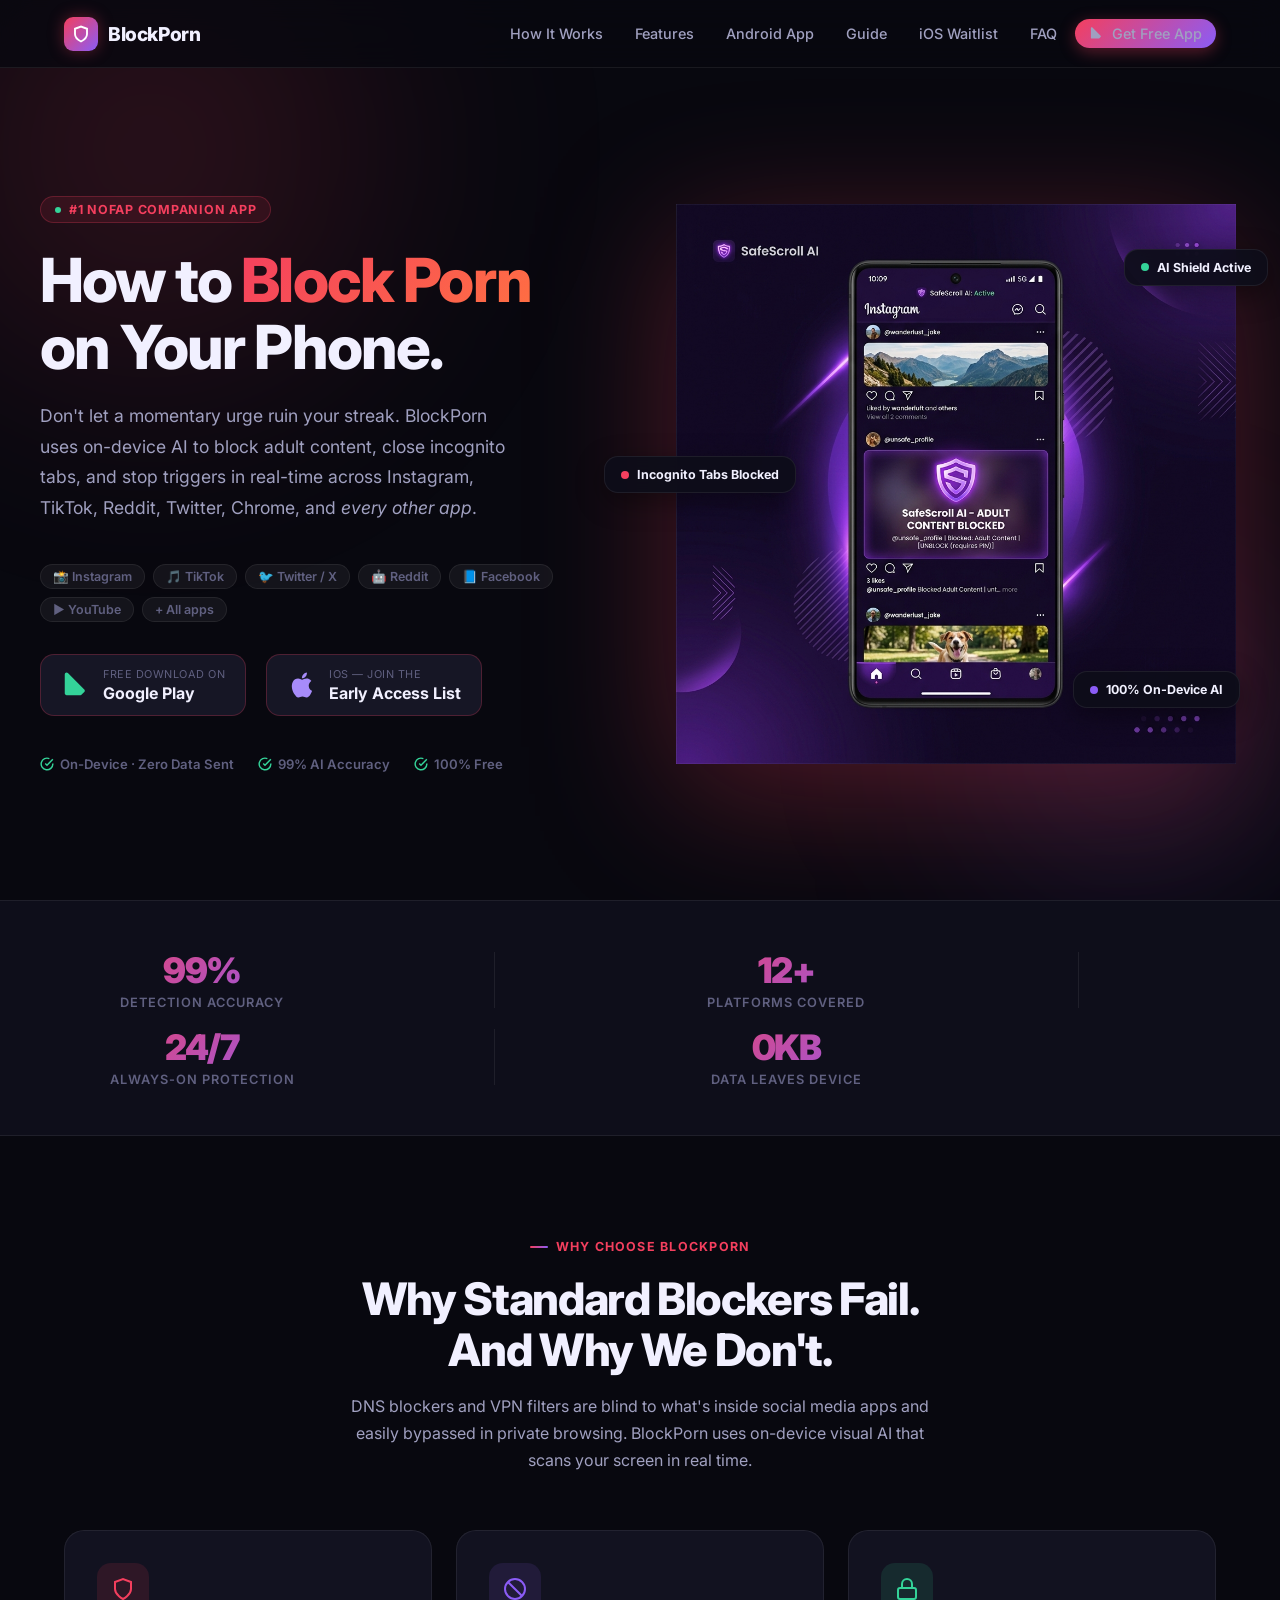
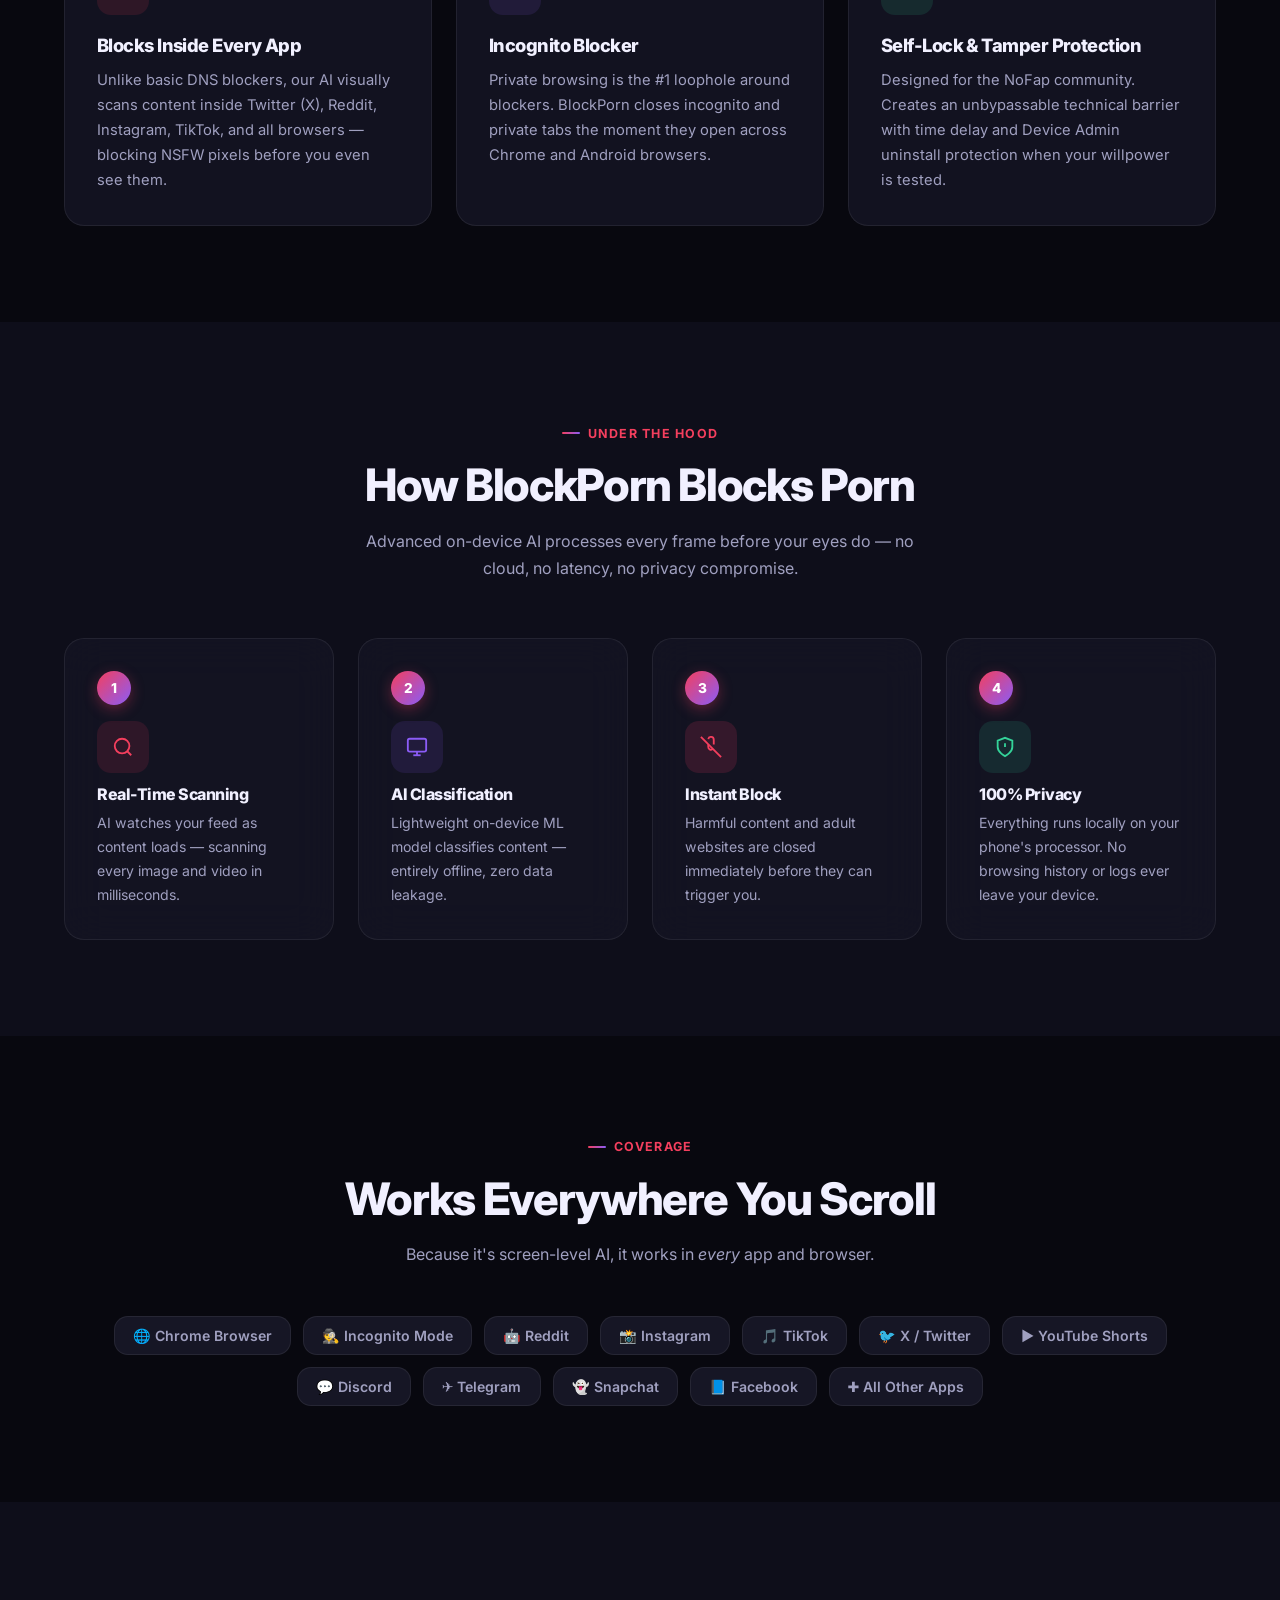
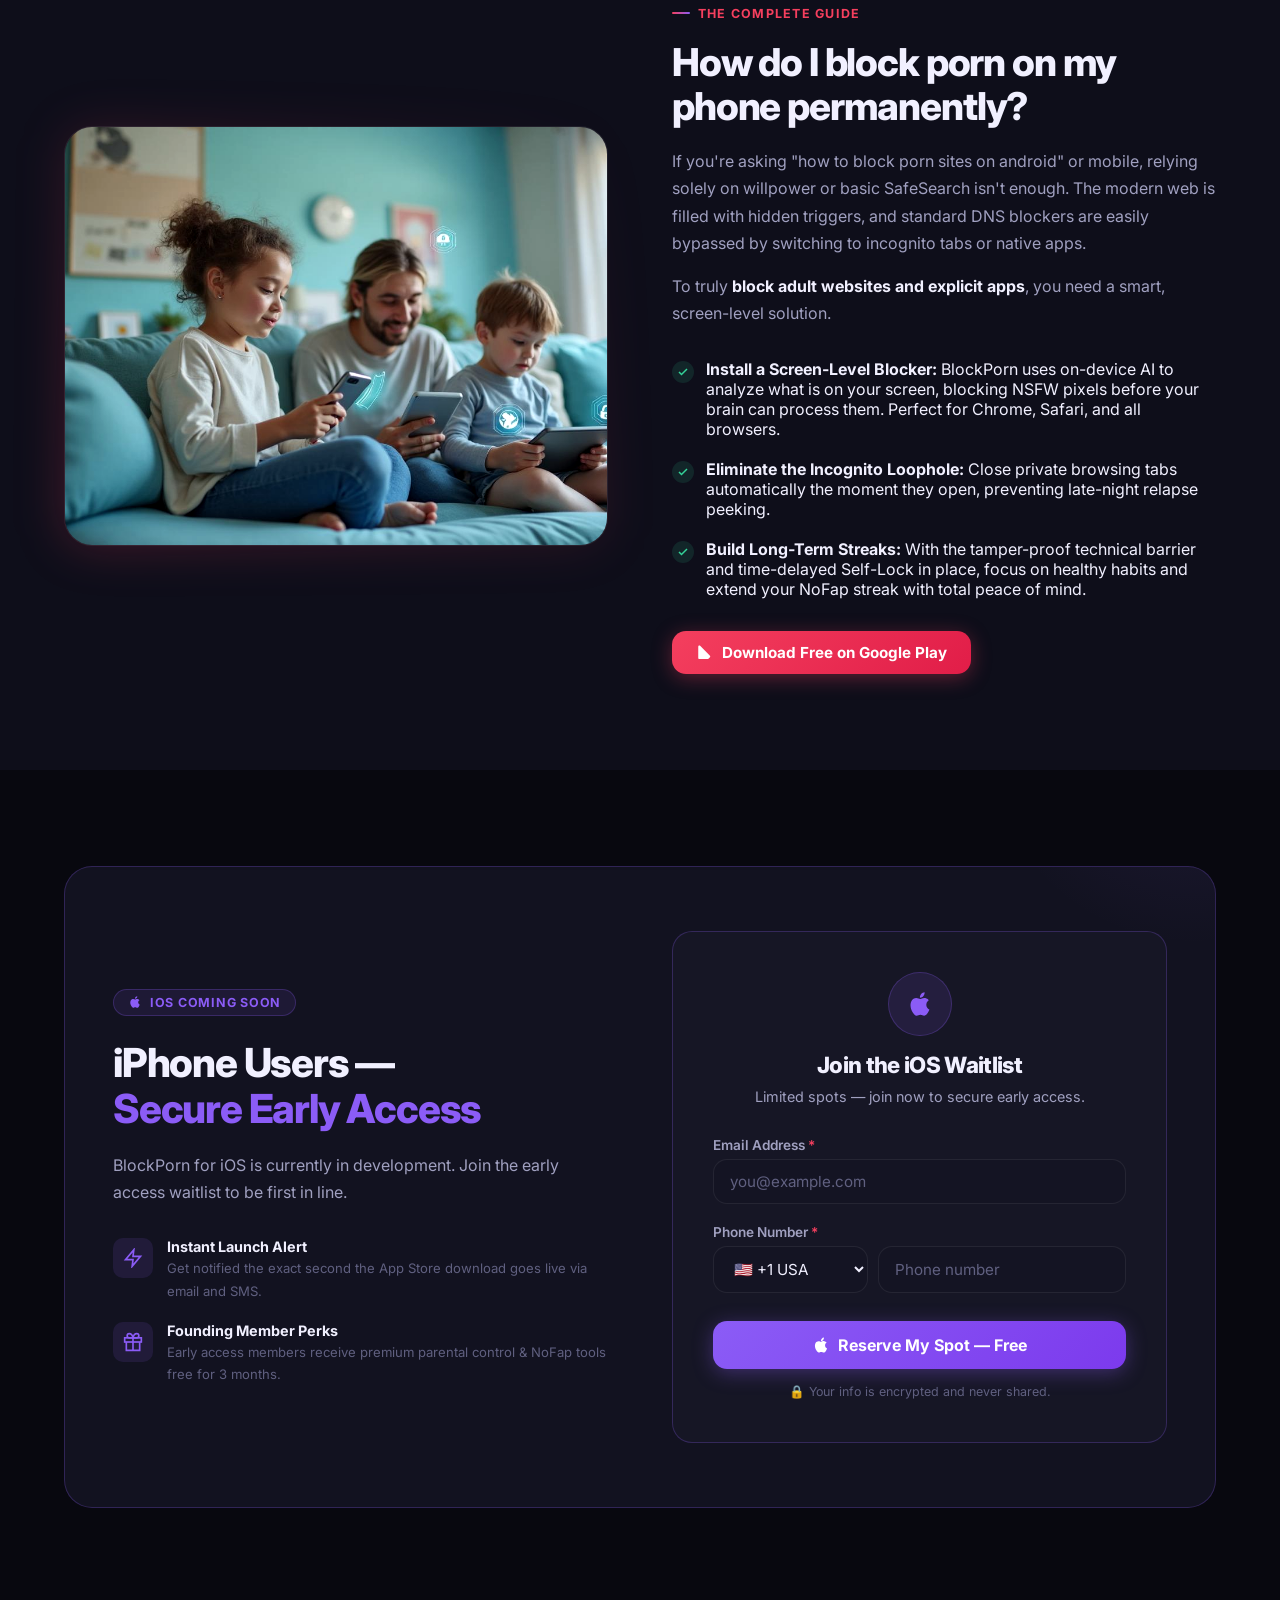
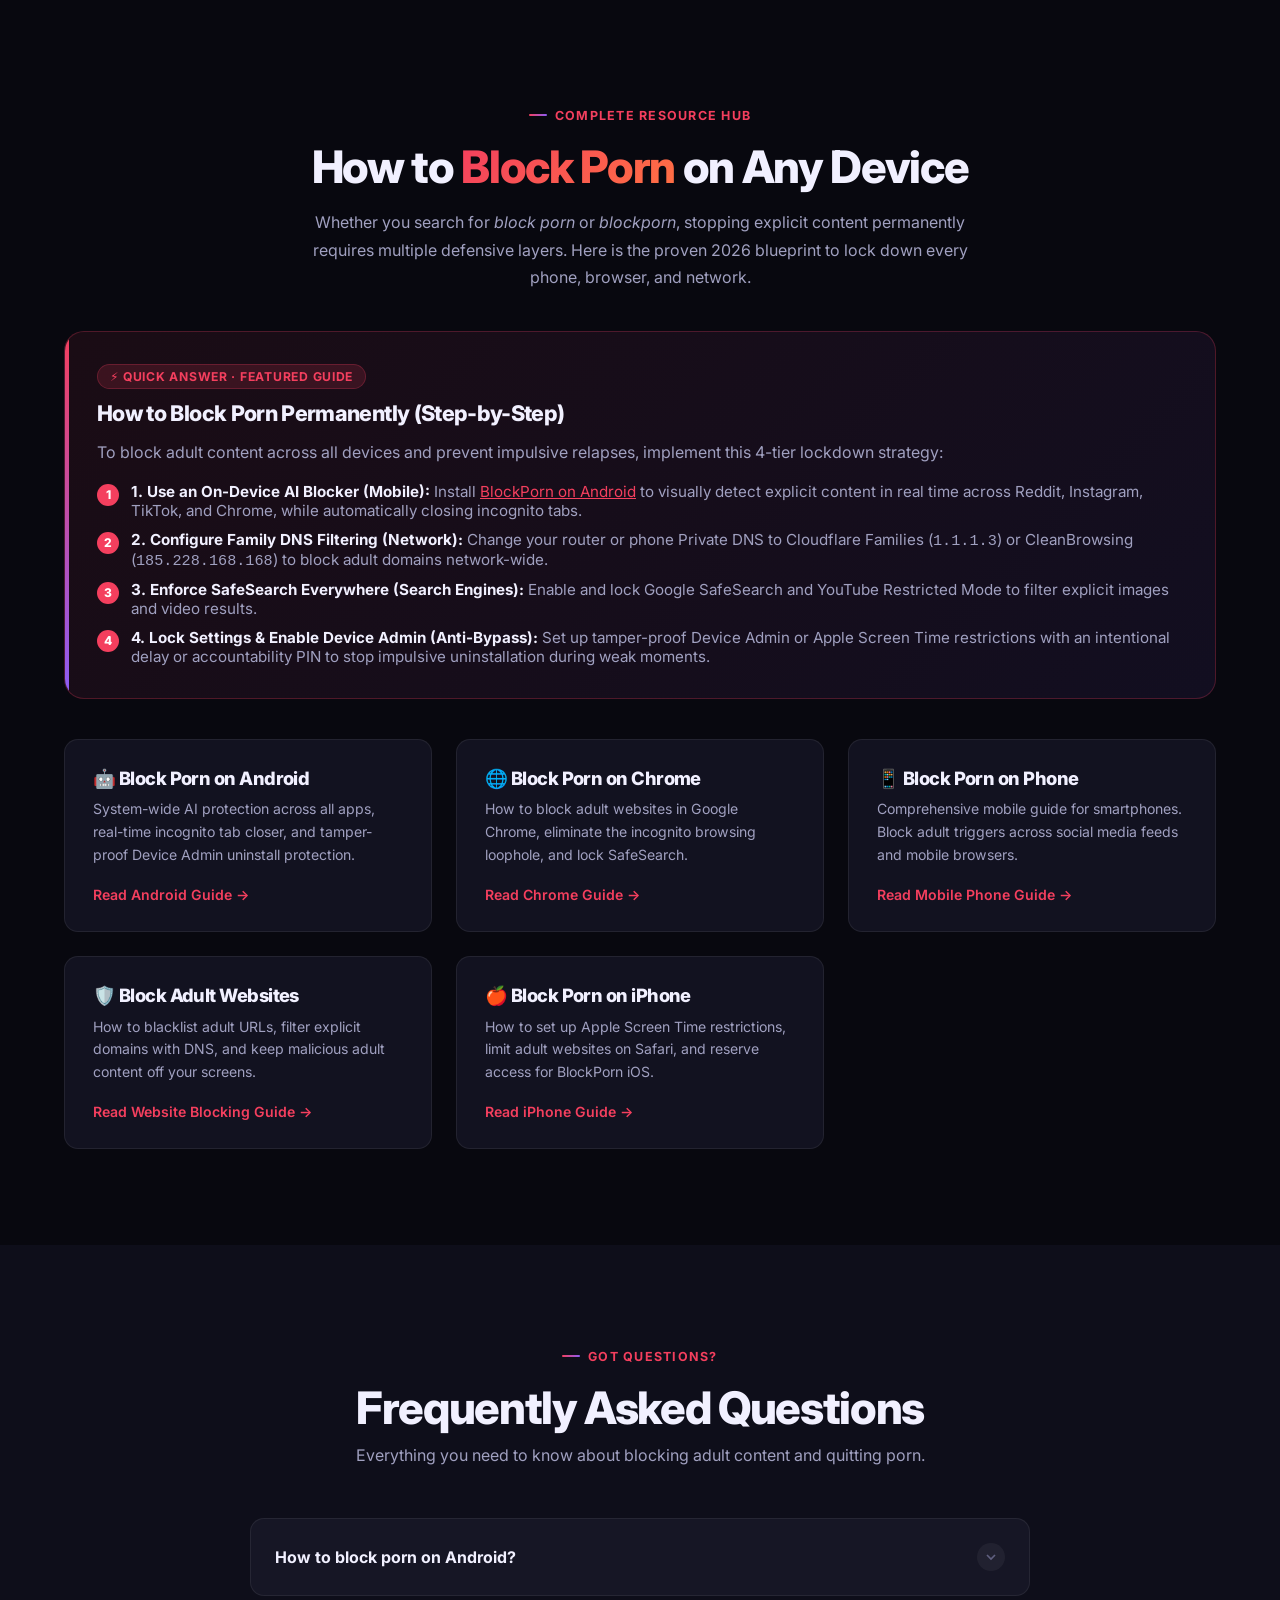
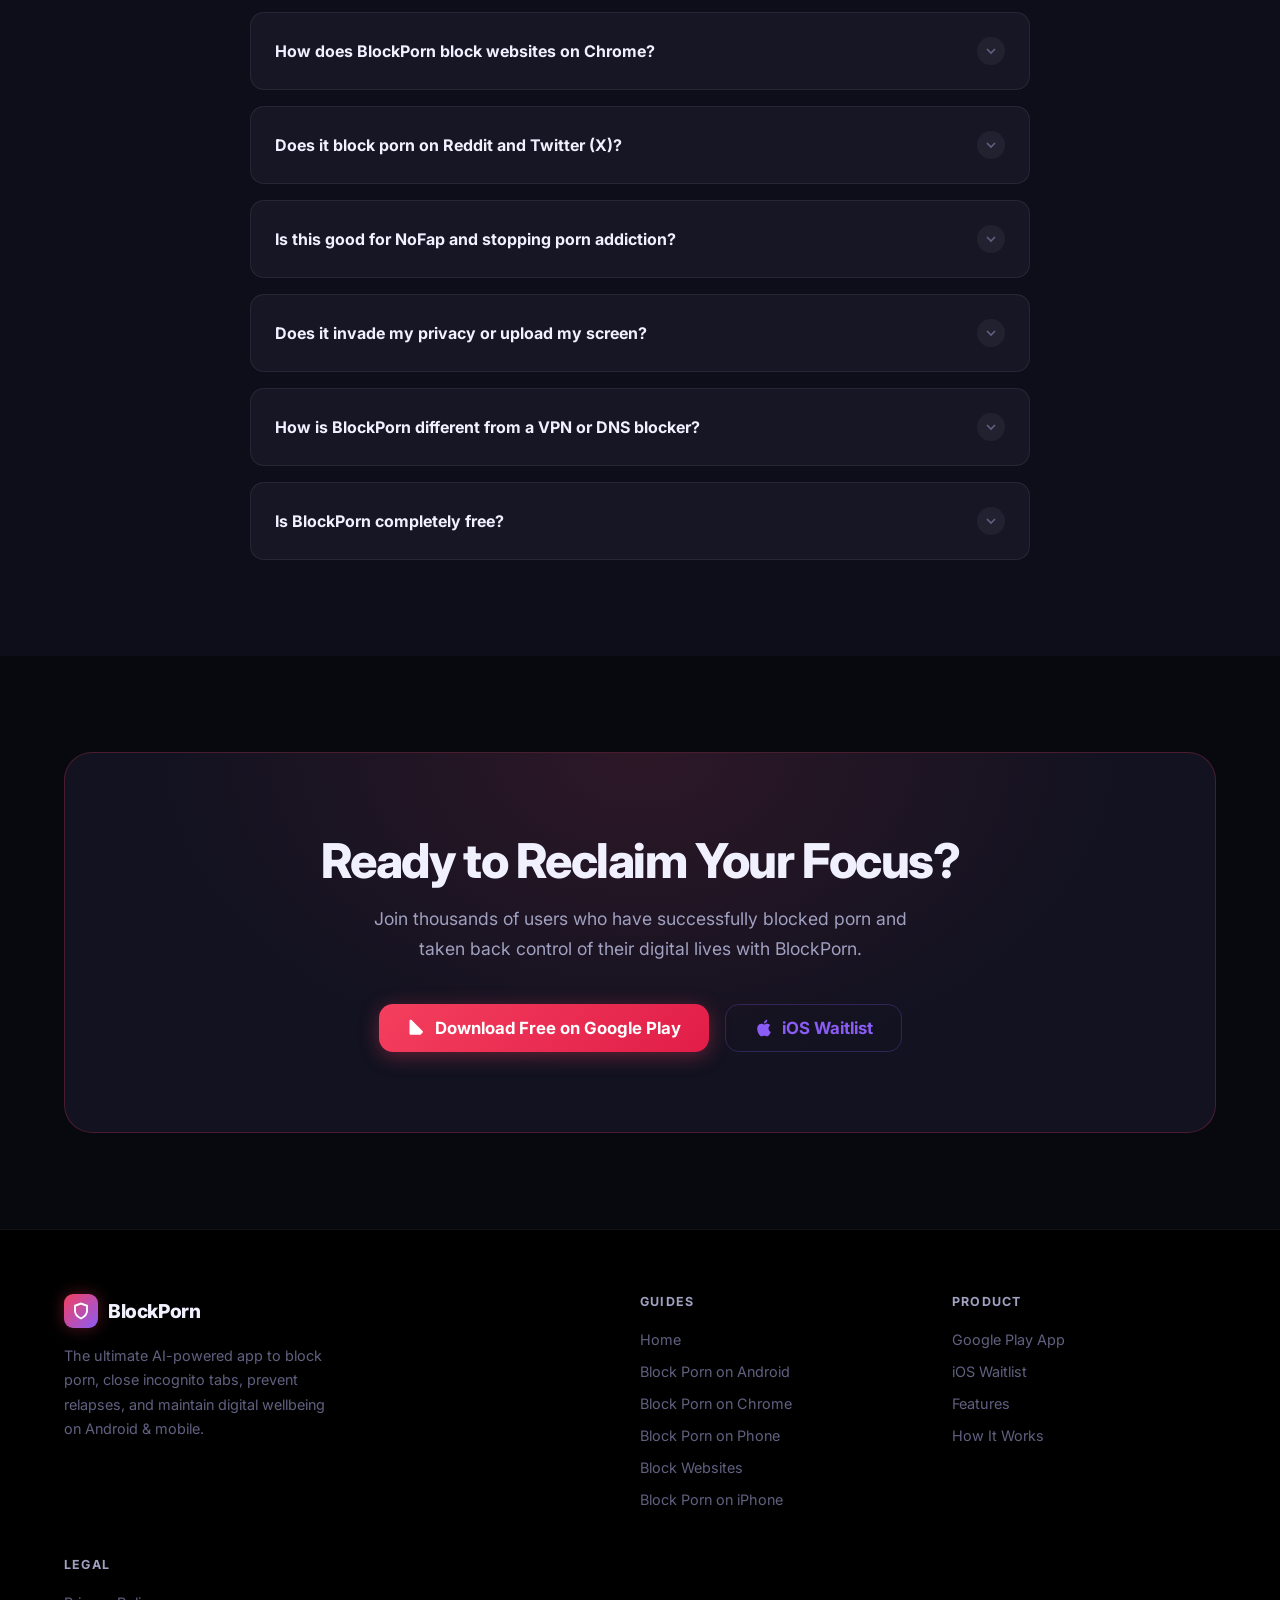
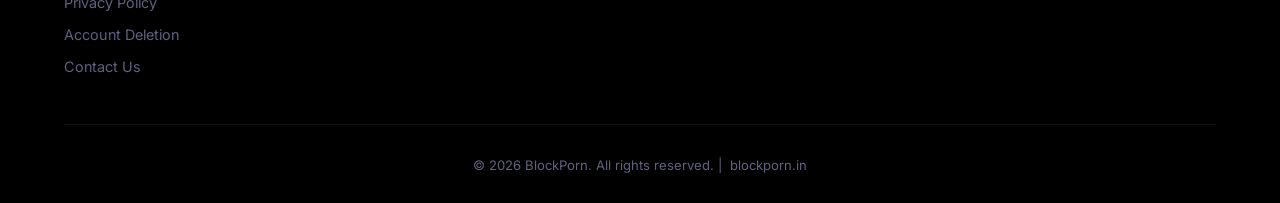
==== commit c028fd92: "commit" ====
--- a/index.html
+++ b/index.html
@@ -50,12 +50,14 @@
         {
           "@type": "WebSite",
           "name": "BlockPorn",
+          "alternateName": ["blockporn", "BlockPorn App", "Block Porn"],
           "url": "https://blockporn.in/",
           "description": "BlockPorn is an on-device AI porn blocker and adult website blocker for Android and mobile phones."
         },
         {
           "@type": "MobileApplication",
           "name": "BlockPorn - AI Porn Blocker",
+          "alternateName": ["blockporn", "BlockPorn", "Block Porn Android", "block porn app"],
           "operatingSystem": "Android, iOS",
           "applicationCategory": "HealthApplication, SecurityApplication",
           "description": "BlockPorn is the ultimate AI-powered app to block adult content, incognito tabs, and porn across every app on your phone, including Reddit, Twitter (X), Instagram, TikTok, and web browsers. It runs completely offline using on-device AI to detect and block NSFW content before it reaches your screen. Perfect for NoFap, stopping porn addiction, and parental control.",
@@ -583,6 +585,98 @@
     </div>
 </section>
 
+<!-- ═══════════════════════════════════════════════════════════
+     COMPREHENSIVE SEO GUIDE & TOPIC HUB
+═══════════════════════════════════════════════════════════ -->
+<section class="section" id="seo-guide" aria-labelledby="guide-hub-heading">
+    <div class="container">
+        <div class="fade-up" style="text-align:center;">
+            <p class="eyebrow">Complete Resource Hub</p>
+            <h2 id="guide-hub-heading" style="font-size:clamp(1.8rem,4vw,2.8rem); margin-bottom:1rem;">
+                How to <span class="text-gradient">Block Porn</span> on Any Device
+            </h2>
+            <p style="max-width:680px; margin:0 auto;">
+                Whether you search for <em>block porn</em> or <em>blockporn</em>, stopping explicit content permanently requires multiple defensive layers. Here is the proven 2026 blueprint to lock down every phone, browser, and network.
+            </p>
+        </div>
+
+        <!-- Position 0 / Featured Snippet Box -->
+        <div class="snippet-box fade-up delay-1">
+            <span class="snippet-badge">⚡ Quick Answer · Featured Guide</span>
+            <h3 class="snippet-title">How to Block Porn Permanently (Step-by-Step)</h3>
+            <p class="snippet-summary">
+                To block adult content across all devices and prevent impulsive relapses, implement this 4-tier lockdown strategy:
+            </p>
+            <ol class="snippet-steps">
+                <li>
+                    <div>
+                        <strong>1. Use an On-Device AI Blocker (Mobile):</strong> Install <a href="/block-porn-on-android/" style="color:var(--red-500); text-decoration:underline;">BlockPorn on Android</a> to visually detect explicit content in real time across Reddit, Instagram, TikTok, and Chrome, while automatically closing incognito tabs.
+                    </div>
+                </li>
+                <li>
+                    <div>
+                        <strong>2. Configure Family DNS Filtering (Network):</strong> Change your router or phone Private DNS to Cloudflare Families (<code>1.1.1.3</code>) or CleanBrowsing (<code>185.228.168.168</code>) to block adult domains network-wide.
+                    </div>
+                </li>
+                <li>
+                    <div>
+                        <strong>3. Enforce SafeSearch Everywhere (Search Engines):</strong> Enable and lock Google SafeSearch and YouTube Restricted Mode to filter explicit images and video results.
+                    </div>
+                </li>
+                <li>
+                    <div>
+                        <strong>4. Lock Settings &amp; Enable Device Admin (Anti-Bypass):</strong> Set up tamper-proof Device Admin or Apple Screen Time restrictions with an intentional delay or accountability PIN to stop impulsive uninstallation during weak moments.
+                    </div>
+                </li>
+            </ol>
+        </div>
+
+        <!-- Topic Clusters / Hub Grid -->
+        <div class="hub-grid fade-up delay-2">
+            <div class="hub-card">
+                <div>
+                    <h3 class="hub-card-title">🤖 Block Porn on Android</h3>
+                    <p class="hub-card-desc">System-wide AI protection across all apps, real-time incognito tab closer, and tamper-proof Device Admin uninstall protection.</p>
+                </div>
+                <a href="/block-porn-on-android/" class="hub-card-link">Read Android Guide →</a>
+            </div>
+
+            <div class="hub-card">
+                <div>
+                    <h3 class="hub-card-title">🌐 Block Porn on Chrome</h3>
+                    <p class="hub-card-desc">How to block adult websites in Google Chrome, eliminate the incognito browsing loophole, and lock SafeSearch.</p>
+                </div>
+                <a href="/block-porn-on-chrome/" class="hub-card-link">Read Chrome Guide →</a>
+            </div>
+
+            <div class="hub-card">
+                <div>
+                    <h3 class="hub-card-title">📱 Block Porn on Phone</h3>
+                    <p class="hub-card-desc">Comprehensive mobile guide for smartphones. Block adult triggers across social media feeds and mobile browsers.</p>
+                </div>
+                <a href="/block-porn-on-phone/" class="hub-card-link">Read Mobile Phone Guide →</a>
+            </div>
+
+            <div class="hub-card">
+                <div>
+                    <h3 class="hub-card-title">🛡️ Block Adult Websites</h3>
+                    <p class="hub-card-desc">How to blacklist adult URLs, filter explicit domains with DNS, and keep malicious adult content off your screens.</p>
+                </div>
+                <a href="/block-websites/" class="hub-card-link">Read Website Blocking Guide →</a>
+            </div>
+
+            <div class="hub-card">
+                <div>
+                    <h3 class="hub-card-title">🍎 Block Porn on iPhone</h3>
+                    <p class="hub-card-desc">How to set up Apple Screen Time restrictions, limit adult websites on Safari, and reserve access for BlockPorn iOS.</p>
+                </div>
+                <a href="/block-porn-on-iphone/" class="hub-card-link">Read iPhone Guide →</a>
+            </div>
+        </div>
+    </div>
+</section>
+
+
 
 <!-- ═══════════════════════════════════════════════════════════
      FAQ
--- a/styles.css
+++ b/styles.css
@@ -1168,3 +1168,134 @@
   color: #fbbf24;
 }
 
+/* ──────────────────────────────────────────────
+   FEATURED SNIPPET / QUICK ANSWER CALLOUT
+────────────────────────────────────────────── */
+.snippet-box {
+  background: linear-gradient(135deg, rgba(244, 63, 94, 0.08) 0%, rgba(139, 92, 246, 0.08) 100%);
+  border: 1px solid var(--border-red);
+  border-radius: var(--radius-lg);
+  padding: 2rem;
+  margin: 2.5rem 0;
+  position: relative;
+  overflow: hidden;
+  text-align: left;
+}
+.snippet-box::before {
+  content: '';
+  position: absolute;
+  top: 0; left: 0;
+  width: 4px; height: 100%;
+  background: linear-gradient(180deg, var(--red-500), var(--violet-500));
+}
+.snippet-badge {
+  display: inline-flex;
+  align-items: center;
+  gap: 6px;
+  background: rgba(244, 63, 94, 0.15);
+  border: 1px solid var(--border-red);
+  color: var(--red-500);
+  padding: 4px 12px;
+  border-radius: var(--radius-full);
+  font-size: 0.76rem;
+  font-weight: 700;
+  text-transform: uppercase;
+  letter-spacing: 0.06em;
+  margin-bottom: 0.75rem;
+}
+.snippet-title {
+  font-size: 1.35rem;
+  color: var(--text-primary);
+  margin-bottom: 0.85rem;
+}
+.snippet-summary {
+  font-size: 1rem;
+  color: var(--text-secondary);
+  line-height: 1.65;
+  margin-bottom: 1rem;
+}
+.snippet-steps {
+  list-style: none;
+  counter-reset: snippet-counter;
+  display: flex;
+  flex-direction: column;
+  gap: 10px;
+  margin-top: 1rem;
+}
+.snippet-steps li {
+  counter-increment: snippet-counter;
+  display: flex;
+  align-items: flex-start;
+  gap: 12px;
+  font-size: 0.95rem;
+  color: var(--text-secondary);
+}
+.snippet-steps li strong {
+  color: var(--text-primary);
+}
+.snippet-steps li::before {
+  content: counter(snippet-counter);
+  background: var(--red-500);
+  color: #fff;
+  font-size: 0.75rem;
+  font-weight: 800;
+  width: 22px;
+  height: 22px;
+  border-radius: 50%;
+  display: flex;
+  align-items: center;
+  justify-content: center;
+  flex-shrink: 0;
+  margin-top: 2px;
+}
+
+/* ──────────────────────────────────────────────
+   CLUSTER / HUB GUIDES GRID
+────────────────────────────────────────────── */
+.hub-grid {
+  display: grid;
+  grid-template-columns: repeat(auto-fit, minmax(280px, 1fr));
+  gap: 1.5rem;
+  margin-top: 2.5rem;
+}
+.hub-card {
+  background: var(--bg-card);
+  border: 1px solid var(--border-subtle);
+  border-radius: var(--radius-md);
+  padding: 1.75rem;
+  transition: all 0.3s var(--ease-out);
+  display: flex;
+  flex-direction: column;
+  justify-content: space-between;
+  text-align: left;
+}
+.hub-card:hover {
+  transform: translateY(-4px);
+  border-color: var(--border-red);
+  box-shadow: 0 12px 30px rgba(244, 63, 94, 0.12);
+}
+.hub-card-title {
+  font-size: 1.15rem;
+  margin-bottom: 0.6rem;
+  color: var(--text-primary);
+}
+.hub-card-desc {
+  font-size: 0.88rem;
+  color: var(--text-secondary);
+  line-height: 1.6;
+  margin-bottom: 1.25rem;
+}
+.hub-card-link {
+  display: inline-flex;
+  align-items: center;
+  gap: 6px;
+  color: var(--red-500);
+  font-weight: 600;
+  font-size: 0.88rem;
+  margin-top: auto;
+}
+.hub-card:hover .hub-card-link {
+  color: #ff7043;
+}
+
+
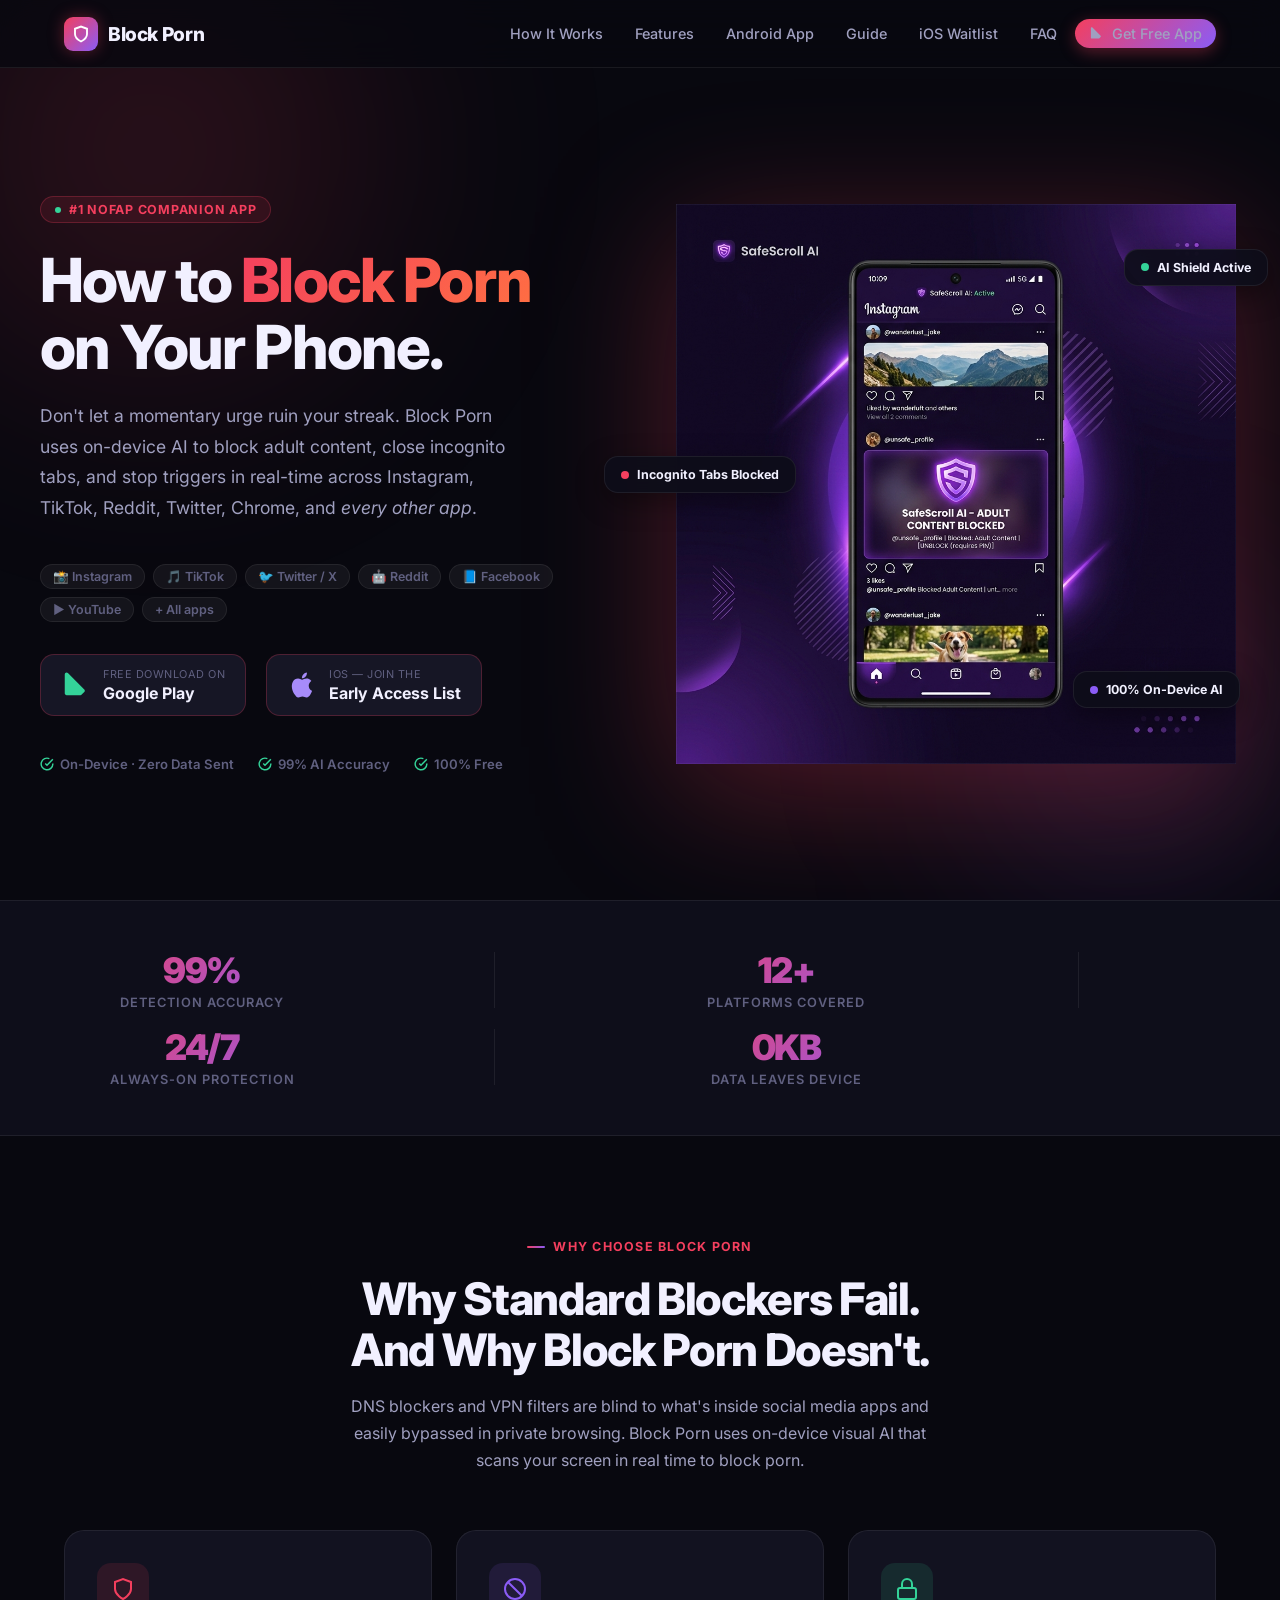
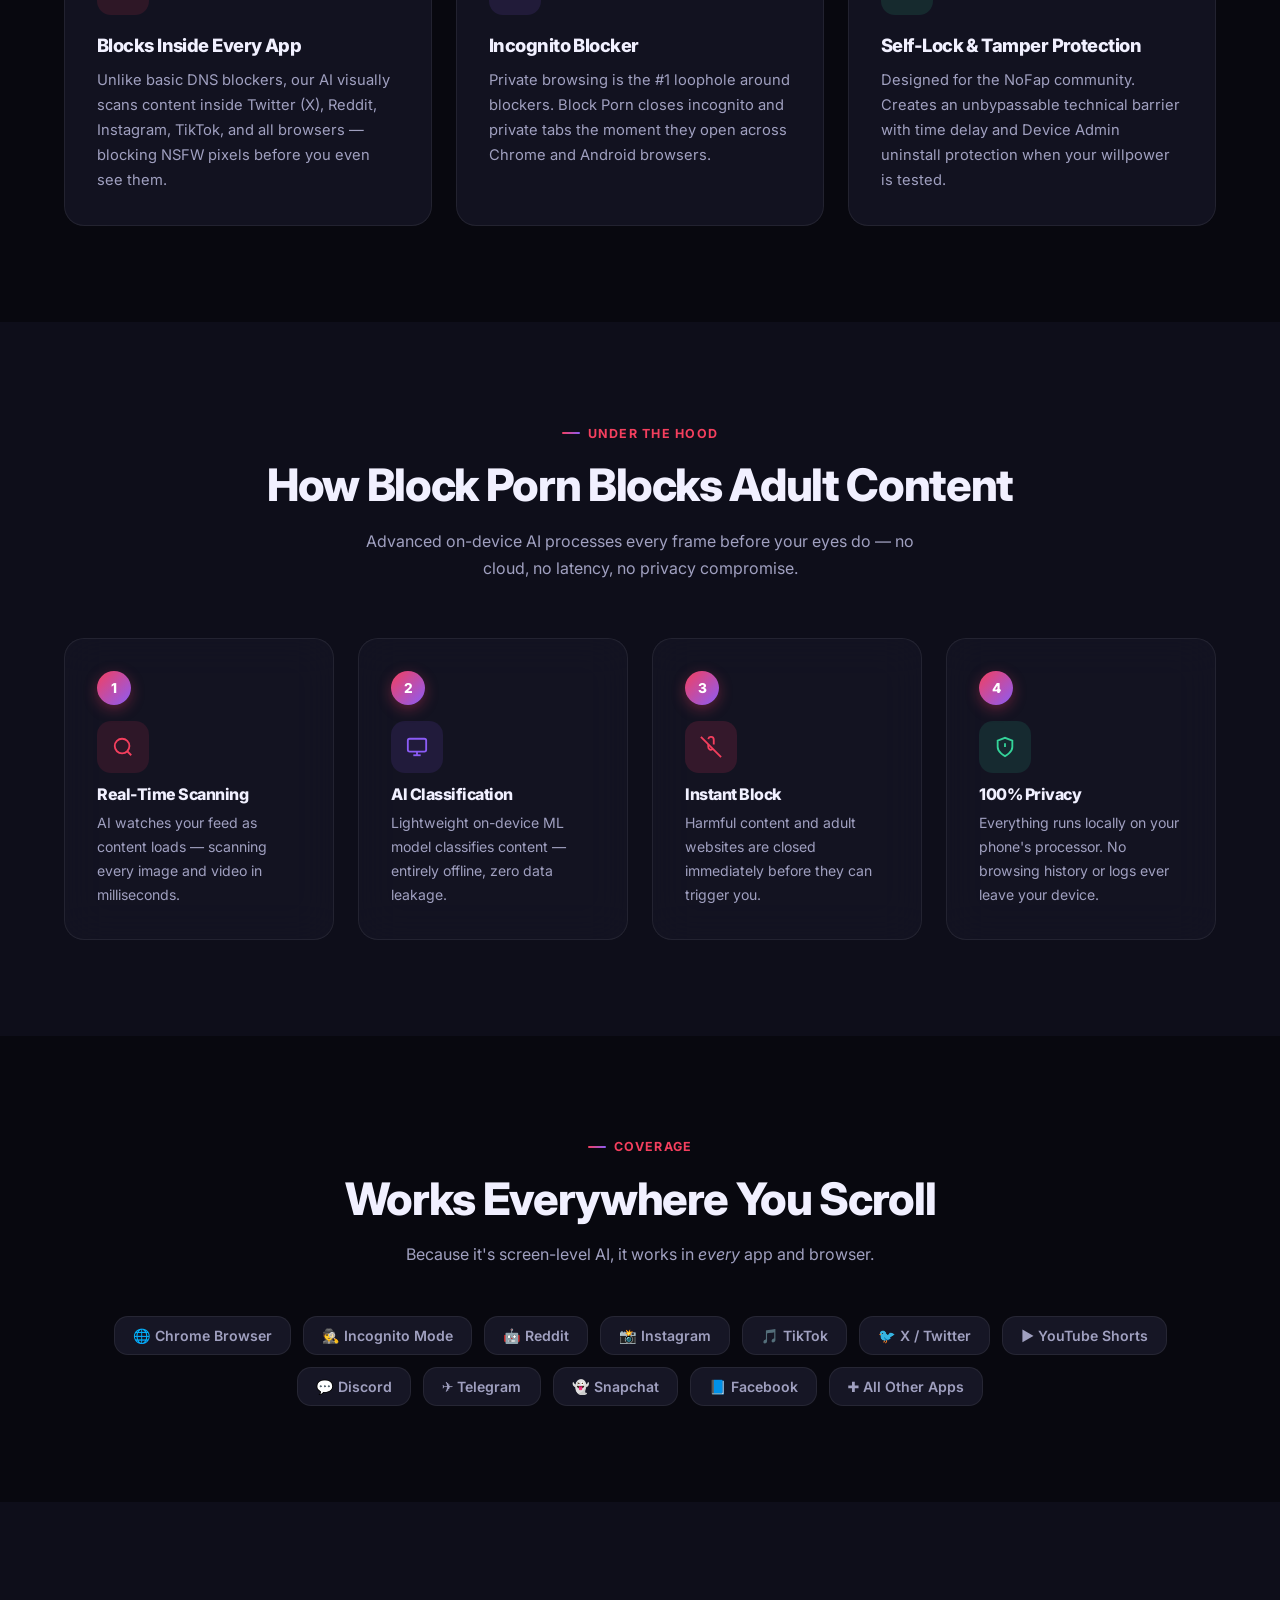
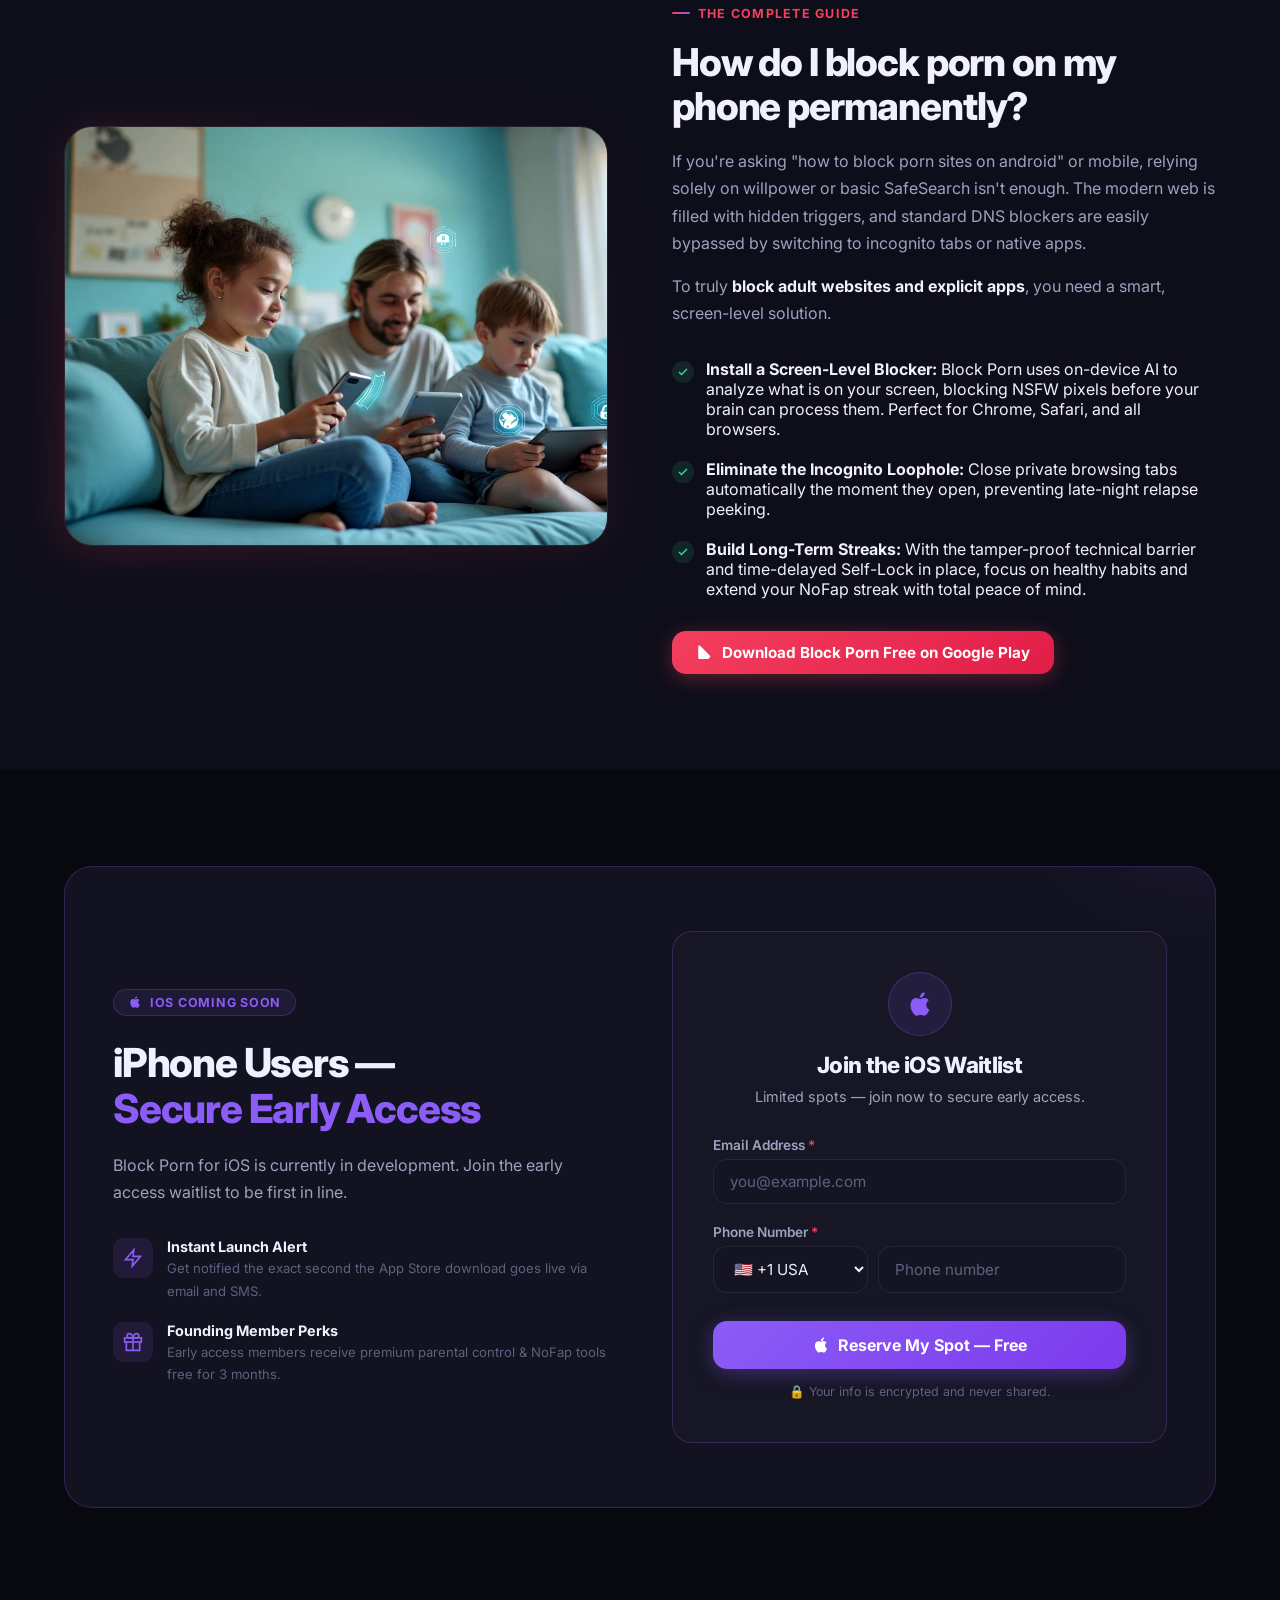
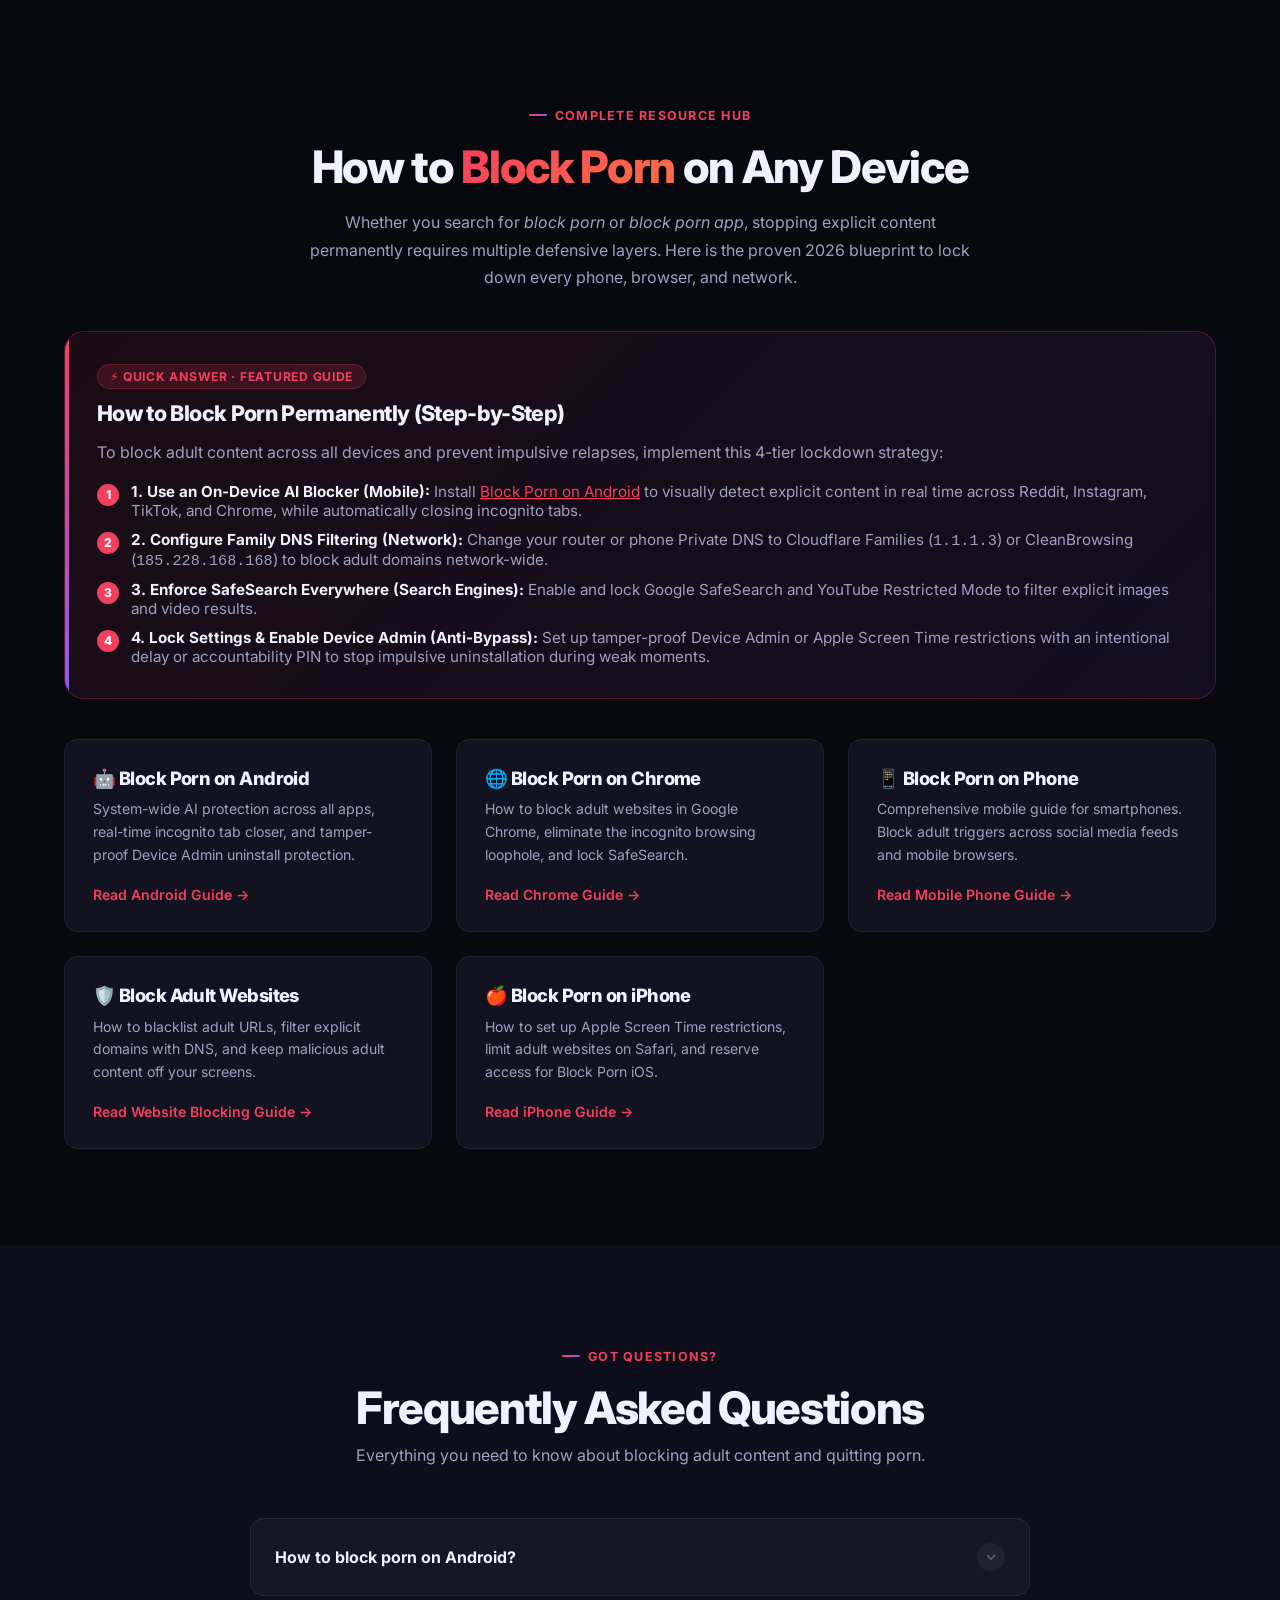
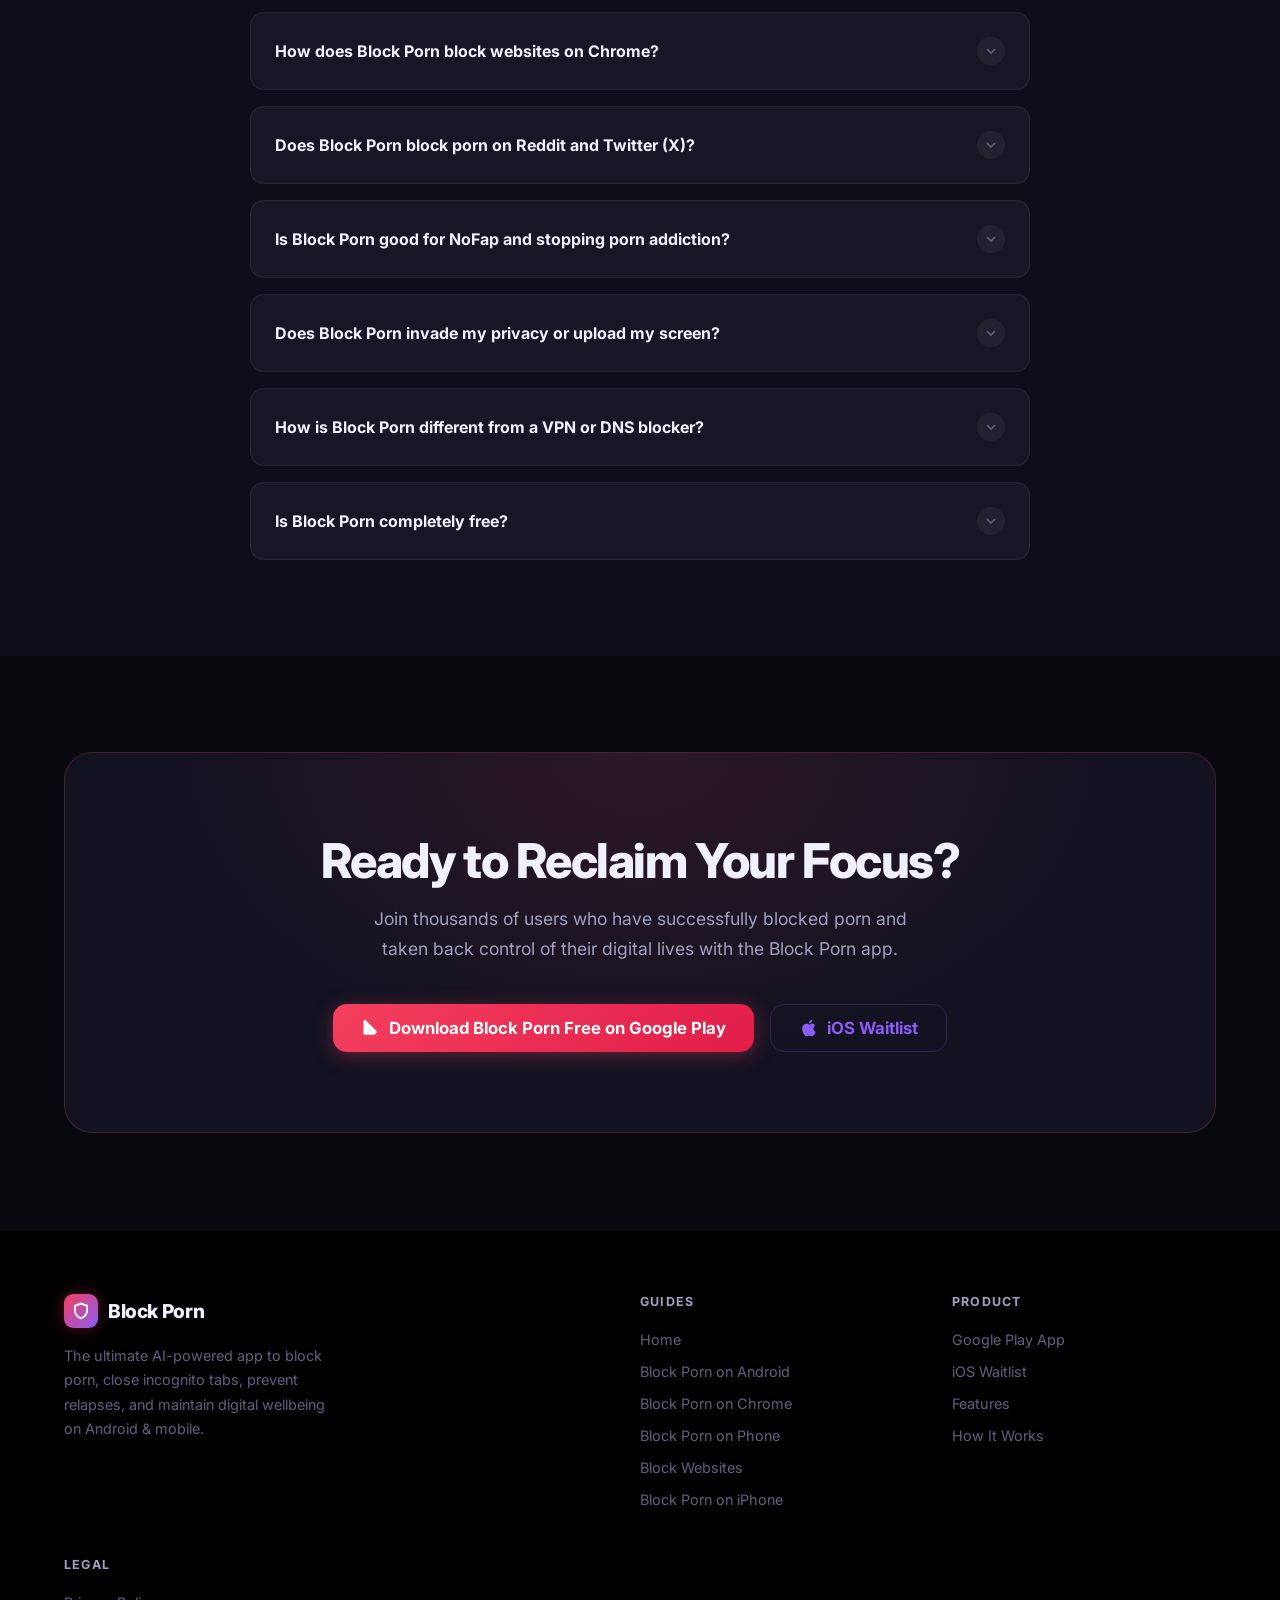
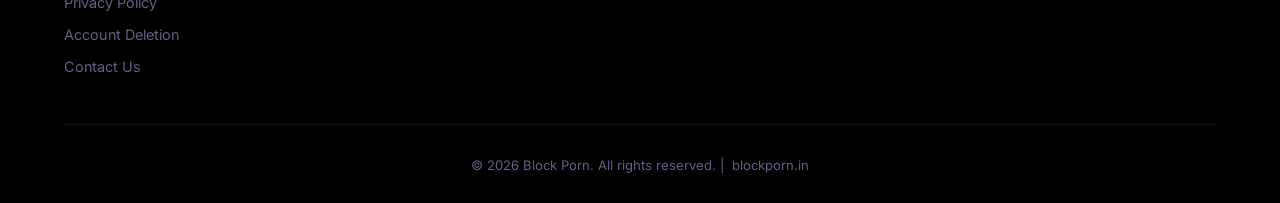
==== commit c420e186: "commit" ====
--- a/index.html
+++ b/index.html
@@ -5,27 +5,27 @@
     <meta name="viewport" content="width=device-width, initial-scale=1.0">
 
     <!-- ═══ Primary SEO Meta Tags ═══ -->
-    <title>BlockPorn — #1 Free Porn Blocker App for Android &amp; Phone</title>
-    <meta name="title" content="BlockPorn — #1 Free Porn Blocker App for Android &amp; Phone">
-    <meta name="description" content="Block porn on your phone permanently. BlockPorn uses on-device AI to block adult sites, close incognito tabs, and prevent NoFap relapses across all apps. Free for Android.">
-    <meta name="keywords" content="block porn, how to block porn on android, porn blocker app, stop porn addiction, nofap app, block adult content, block porn on phone, incognito blocker android, block porn sites android, adult website blocker">
-    <meta name="author" content="BlockPorn">
+    <title>Block Porn — #1 Free Porn Blocker App for Android &amp; Phone</title>
+    <meta name="title" content="Block Porn — #1 Free Porn Blocker App for Android &amp; Phone">
+    <meta name="description" content="Block porn on your phone permanently with Block Porn. Our free Android app uses on-device AI to block adult sites, close incognito tabs, and prevent NoFap relapses across all apps.">
+    <meta name="keywords" content="block porn, block porn app, how to block porn, block porn on android, porn blocker app, stop porn addiction, nofap app, block adult content, block porn on phone, incognito blocker android, block porn sites android, adult website blocker">
+    <meta name="author" content="Block Porn">
     <meta name="robots" content="index, follow, max-snippet:-1, max-image-preview:large, max-video-preview:-1">
     <meta name="theme-color" content="#08080f">
 
     <!-- ═══ Open Graph ═══ -->
     <meta property="og:type" content="website">
     <meta property="og:url" content="https://blockporn.in/">
-    <meta property="og:title" content="BlockPorn — The Ultimate Porn Blocker App for Android &amp; Phone">
-    <meta property="og:description" content="Stay on your NoFap streak. Block adult content directly inside social media apps with on-device AI. Free download on Google Play.">
+    <meta property="og:title" content="Block Porn — The Ultimate Porn Blocker App for Android &amp; Phone">
+    <meta property="og:description" content="Stay on your NoFap streak. Block porn and adult content directly inside social media apps with on-device AI. Free download on Google Play.">
     <meta property="og:image" content="https://blockporn.in/phone-mockup.png">
-    <meta property="og:site_name" content="BlockPorn">
+    <meta property="og:site_name" content="Block Porn">
 
     <!-- ═══ Twitter ═══ -->
     <meta property="twitter:card" content="summary_large_image">
     <meta property="twitter:url" content="https://blockporn.in/">
-    <meta property="twitter:title" content="BlockPorn — The Ultimate Porn Blocker App for Android &amp; Phone">
-    <meta property="twitter:description" content="Stay on your NoFap streak. Block adult content directly inside social media apps with on-device AI. Free download on Google Play.">
+    <meta property="twitter:title" content="Block Porn — The Ultimate Porn Blocker App for Android &amp; Phone">
+    <meta property="twitter:description" content="Stay on your NoFap streak. Block porn and adult content directly inside social media apps with on-device AI. Free download on Google Play.">
     <meta property="twitter:image" content="https://blockporn.in/phone-mockup.png">
 
     <!-- ═══ Canonical ═══ -->
@@ -49,18 +49,18 @@
       "@graph": [
         {
           "@type": "WebSite",
-          "name": "BlockPorn",
-          "alternateName": ["blockporn", "BlockPorn App", "Block Porn"],
+          "name": "Block Porn",
+          "alternateName": ["Block Porn App", "block porn", "BlockPorn", "blockporn", "blockporn.in"],
           "url": "https://blockporn.in/",
-          "description": "BlockPorn is an on-device AI porn blocker and adult website blocker for Android and mobile phones."
+          "description": "Block Porn is the official website for the Block Porn app — an on-device AI porn blocker and adult website blocker for Android and mobile phones."
         },
         {
           "@type": "MobileApplication",
-          "name": "BlockPorn - AI Porn Blocker",
-          "alternateName": ["blockporn", "BlockPorn", "Block Porn Android", "block porn app"],
+          "name": "Block Porn - AI Porn Blocker",
+          "alternateName": ["Block Porn", "block porn", "Block Porn App", "Block Porn Android", "BlockPorn", "blockporn"],
           "operatingSystem": "Android, iOS",
           "applicationCategory": "HealthApplication, SecurityApplication",
-          "description": "BlockPorn is the ultimate AI-powered app to block adult content, incognito tabs, and porn across every app on your phone, including Reddit, Twitter (X), Instagram, TikTok, and web browsers. It runs completely offline using on-device AI to detect and block NSFW content before it reaches your screen. Perfect for NoFap, stopping porn addiction, and parental control.",
+          "description": "Block Porn is the ultimate AI-powered app to block adult content, incognito tabs, and porn across every app on your phone, including Reddit, Twitter (X), Instagram, TikTok, and web browsers. It runs completely offline using on-device AI to detect and block NSFW content before it reaches your screen. Perfect for NoFap, stopping porn addiction, and parental control.",
           "url": "https://blockporn.in/",
           "downloadUrl": "https://play.google.com/store/apps/details?id=in.blockporn.blockporn",
           "installUrl": "https://play.google.com/store/apps/details?id=in.blockporn.blockporn",
@@ -93,7 +93,7 @@
               "name": "How to block porn on phone?",
               "acceptedAnswer": {
                 "@type": "Answer",
-                "text": "The most effective way to block porn on your phone is by installing BlockPorn. It acts as an on-device AI blocker that prevents NSFW content across all apps, browsers, and private incognito tabs."
+                "text": "The most effective way to block porn on your phone is by installing Block Porn. It acts as an on-device AI blocker that prevents NSFW content across all apps, browsers, and private incognito tabs."
               }
             },
             {
@@ -101,7 +101,7 @@
               "name": "How to block adult websites on Chrome?",
               "acceptedAnswer": {
                 "@type": "Answer",
-                "text": "BlockPorn automatically functions as a whole-phone web filter that shuts down incognito tabs and blocks adult sites on Chrome, Safari, and other browsers instantly."
+                "text": "Block Porn automatically functions as a whole-phone web filter that shuts down incognito tabs and blocks adult sites on Chrome, Safari, and other browsers instantly."
               }
             },
             {
@@ -109,7 +109,7 @@
               "name": "Does it block porn on Reddit and Twitter (X)?",
               "acceptedAnswer": {
                 "@type": "Answer",
-                "text": "Yes. BlockPorn visually analyzes your screen on-device, blocking NSFW content inside Reddit, Twitter (X), Instagram, TikTok, and every other app."
+                "text": "Yes. Block Porn visually analyzes your screen on-device, blocking NSFW content inside Reddit, Twitter (X), Instagram, TikTok, and every other app."
               }
             }
           ]
@@ -146,7 +146,7 @@
             <div class="logo-icon">
                 <svg width="18" height="18" viewBox="0 0 24 24" fill="none" stroke="currentColor" stroke-width="2.5"><path d="M12 22s8-4 8-10V5l-8-3-8 3v7c0 6 8 10 8 10z"/></svg>
             </div>
-            BlockPorn
+            Block Porn
         </a>
         <nav class="nav-links" aria-label="Main Navigation">
             <a href="#how-it-works">How It Works</a>
@@ -185,7 +185,7 @@
             </h1>
 
             <p class="hero-desc">
-                Don't let a momentary urge ruin your streak. BlockPorn uses on-device AI to block adult content, close incognito tabs, and stop triggers in real-time across Instagram, TikTok, Reddit, Twitter, Chrome, and <em>every other app</em>.
+                Don't let a momentary urge ruin your streak. Block Porn uses on-device AI to block adult content, close incognito tabs, and stop triggers in real-time across Instagram, TikTok, Reddit, Twitter, Chrome, and <em>every other app</em>.
             </p>
 
             <div class="platform-pills" aria-label="Supported platforms">
@@ -239,7 +239,7 @@
         <div class="hero-phone-wrap fade-up delay-2">
             <div class="hero-phone-glow"></div>
             <img src="phone-mockup.png"
-                 alt="BlockPorn app blocking adult websites on a smartphone — NoFap companion"
+                 alt="Block Porn app blocking adult websites on a smartphone — NoFap companion"
                  class="hero-phone-img"
                  fetchpriority="high"
                  width="300"
@@ -293,9 +293,9 @@
 <section class="section" id="features" aria-labelledby="features-heading">
     <div class="container">
         <div class="fade-up" style="text-align:center;">
-            <p class="eyebrow">Why Choose BlockPorn</p>
-            <h2 id="features-heading" style="font-size:clamp(1.8rem,4vw,2.8rem); margin-bottom:1rem;">Why Standard Blockers Fail.<br>And Why We Don't.</h2>
-            <p style="max-width:580px; margin:0 auto;">DNS blockers and VPN filters are blind to what's inside social media apps and easily bypassed in private browsing. BlockPorn uses on-device visual AI that scans your screen in real time.</p>
+            <p class="eyebrow">Why Choose Block Porn</p>
+            <h2 id="features-heading" style="font-size:clamp(1.8rem,4vw,2.8rem); margin-bottom:1rem;">Why Standard Blockers Fail.<br>And Why Block Porn Doesn't.</h2>
+            <p style="max-width:580px; margin:0 auto;">DNS blockers and VPN filters are blind to what's inside social media apps and easily bypassed in private browsing. Block Porn uses on-device visual AI that scans your screen in real time to block porn.</p>
         </div>
 
         <div class="features-grid">
@@ -312,7 +312,7 @@
                     <svg width="24" height="24" viewBox="0 0 24 24" fill="none" stroke="currentColor" stroke-width="2"><circle cx="12" cy="12" r="10"/><path d="m4.93 4.93 14.14 14.14"/></svg>
                 </div>
                 <h3 style="margin-bottom:.75rem; font-size:1.15rem;">Incognito Blocker</h3>
-                <p style="font-size:.92rem;">Private browsing is the #1 loophole around blockers. BlockPorn closes incognito and private tabs the moment they open across Chrome and Android browsers.</p>
+                <p style="font-size:.92rem;">Private browsing is the #1 loophole around blockers. Block Porn closes incognito and private tabs the moment they open across Chrome and Android browsers.</p>
             </div>
 
             <div class="card fade-up delay-3">
@@ -334,7 +334,7 @@
     <div class="container">
         <div class="fade-up" style="text-align:center;">
             <p class="eyebrow">Under the Hood</p>
-            <h2 id="how-heading" style="font-size:clamp(1.8rem,4vw,2.8rem); margin-bottom:1rem;">How BlockPorn Blocks Porn</h2>
+            <h2 id="how-heading" style="font-size:clamp(1.8rem,4vw,2.8rem); margin-bottom:1rem;">How Block Porn Blocks Adult Content</h2>
             <p style="max-width:560px; margin:0 auto;">Advanced on-device AI processes every frame before your eyes do — no cloud, no latency, no privacy compromise.</p>
         </div>
 
@@ -415,7 +415,7 @@
         <div class="fade-up" style="position:relative;">
             <div style="position:absolute;inset:0;background:linear-gradient(45deg,rgba(244,63,94,0.25),transparent);border-radius:28px;filter:blur(24px);"></div>
             <img src="hero-family.jpg"
-                 alt="Person feeling free from porn addiction after using BlockPorn"
+                 alt="Person feeling free from porn addiction after using Block Porn app"
                  class="seo-img"
                  loading="lazy"
                  width="600"
@@ -435,7 +435,7 @@
                     <span class="seo-check">
                         <svg width="12" height="12" viewBox="0 0 24 24" fill="none" stroke="currentColor" stroke-width="3"><polyline points="20 6 9 17 4 12"/></svg>
                     </span>
-                    <span><strong style="color:var(--text-primary);">Install a Screen-Level Blocker:</strong> BlockPorn uses on-device AI to analyze what is on your screen, blocking NSFW pixels before your brain can process them. Perfect for Chrome, Safari, and all browsers.</span>
+                    <span><strong style="color:var(--text-primary);">Install a Screen-Level Blocker:</strong> Block Porn uses on-device AI to analyze what is on your screen, blocking NSFW pixels before your brain can process them. Perfect for Chrome, Safari, and all browsers.</span>
                 </li>
                 <li>
                     <span class="seo-check">
@@ -454,7 +454,7 @@
             <div style="margin-top:2rem;">
                 <a href="https://play.google.com/store/apps/details?id=in.blockporn.blockporn" target="_blank" rel="noopener" class="btn btn-red" id="guide-cta">
                     <svg width="18" height="18" viewBox="0 0 24 24" fill="currentColor"><path d="M3 20.5v-17c0-.83.67-1.5 1.5-1.5.38 0 .74.15 1.01.43l13.12 13.12c.57.57.57 1.5 0 2.07l-2.07 2.07c-.28.28-.64.43-1.01.43H4.5c-.83 0-1.5-.67-1.5-1.5z"/></svg>
-                    Download Free on Google Play
+                    Download Block Porn Free on Google Play
                 </a>
             </div>
         </div>
@@ -475,7 +475,7 @@
                     iOS Coming Soon
                 </div>
                 <h2 id="waitlist-heading" style="font-size:clamp(1.7rem,3.5vw,2.5rem); margin-bottom:1.25rem;">iPhone Users —<br><span style="color:var(--violet-500);">Secure Early Access</span></h2>
-                <p>BlockPorn for iOS is currently in development. Join the early access waitlist to be first in line.</p>
+                <p>Block Porn for iOS is currently in development. Join the early access waitlist to be first in line.</p>
 
                 <div class="perk-list">
                     <div class="perk-item">
@@ -578,7 +578,7 @@
                         <svg width="32" height="32" viewBox="0 0 24 24" fill="none" stroke="#34d399" stroke-width="2.5"><polyline points="20 6 9 17 4 12"/></svg>
                     </div>
                     <h4 style="font-size:1.3rem; margin-bottom:.5rem;">You're on the list! 🎉</h4>
-                    <p style="font-size:.95rem;">We'll notify you the moment BlockPorn for iOS launches. Keep an eye on your inbox.</p>
+                    <p style="font-size:.95rem;">We'll notify you the moment Block Porn for iOS launches. Keep an eye on your inbox.</p>
                 </div>
             </div>
         </div>
@@ -596,7 +596,7 @@
                 How to <span class="text-gradient">Block Porn</span> on Any Device
             </h2>
             <p style="max-width:680px; margin:0 auto;">
-                Whether you search for <em>block porn</em> or <em>blockporn</em>, stopping explicit content permanently requires multiple defensive layers. Here is the proven 2026 blueprint to lock down every phone, browser, and network.
+                Whether you search for <em>block porn</em> or <em>block porn app</em>, stopping explicit content permanently requires multiple defensive layers. Here is the proven 2026 blueprint to lock down every phone, browser, and network.
             </p>
         </div>
 
@@ -610,7 +610,7 @@
             <ol class="snippet-steps">
                 <li>
                     <div>
-                        <strong>1. Use an On-Device AI Blocker (Mobile):</strong> Install <a href="/block-porn-on-android/" style="color:var(--red-500); text-decoration:underline;">BlockPorn on Android</a> to visually detect explicit content in real time across Reddit, Instagram, TikTok, and Chrome, while automatically closing incognito tabs.
+                        <strong>1. Use an On-Device AI Blocker (Mobile):</strong> Install <a href="/block-porn-on-android/" style="color:var(--red-500); text-decoration:underline;">Block Porn on Android</a> to visually detect explicit content in real time across Reddit, Instagram, TikTok, and Chrome, while automatically closing incognito tabs.
                     </div>
                 </li>
                 <li>
@@ -668,7 +668,7 @@
             <div class="hub-card">
                 <div>
                     <h3 class="hub-card-title">🍎 Block Porn on iPhone</h3>
-                    <p class="hub-card-desc">How to set up Apple Screen Time restrictions, limit adult websites on Safari, and reserve access for BlockPorn iOS.</p>
+                    <p class="hub-card-desc">How to set up Apple Screen Time restrictions, limit adult websites on Safari, and reserve access for Block Porn iOS.</p>
                 </div>
                 <a href="/block-porn-on-iphone/" class="hub-card-link">Read iPhone Guide →</a>
             </div>
@@ -697,67 +697,67 @@
                         <svg width="16" height="16" viewBox="0 0 24 24" fill="none" stroke="currentColor" stroke-width="2.5"><polyline points="6 9 12 15 18 9"/></svg>
                     </span>
                 </div>
-                <p class="faq-a">For Android, you can download BlockPorn directly from Google Play to block adult content system-wide across all browsers, incognito tabs, and social apps without needing a VPN or root access.</p>
+                <p class="faq-a">For Android, you can download Block Porn directly from Google Play to block adult content system-wide across all browsers, incognito tabs, and social apps without needing a VPN or root access.</p>
             </div>
 
             <div class="faq-item" role="button" tabindex="0" aria-expanded="false">
                 <div class="faq-q">
-                    How does BlockPorn block websites on Chrome?
+                    How does Block Porn block websites on Chrome?
                     <span class="faq-arrow" aria-hidden="true">
                         <svg width="16" height="16" viewBox="0 0 24 24" fill="none" stroke="currentColor" stroke-width="2.5"><polyline points="6 9 12 15 18 9"/></svg>
                     </span>
                 </div>
-                <p class="faq-a">BlockPorn operates on-device to visually detect and close NSFW websites in Chrome and other browsers instantly. It also includes an automatic Incognito Blocker that shuts private tabs the moment they are opened.</p>
+                <p class="faq-a">Block Porn operates on-device to visually detect and close NSFW websites in Chrome and other browsers instantly. It also includes an automatic Incognito Blocker that shuts private tabs the moment they are opened.</p>
             </div>
 
             <div class="faq-item" role="button" tabindex="0" aria-expanded="false">
                 <div class="faq-q">
-                    Does it block porn on Reddit and Twitter (X)?
+                    Does Block Porn block porn on Reddit and Twitter (X)?
                     <span class="faq-arrow" aria-hidden="true">
                         <svg width="16" height="16" viewBox="0 0 24 24" fill="none" stroke="currentColor" stroke-width="2.5"><polyline points="6 9 12 15 18 9"/></svg>
                     </span>
                 </div>
-                <p class="faq-a">Yes. Because BlockPorn uses on-device visual AI, it works across all apps on your device—including Reddit, Twitter (X), Instagram, TikTok, Discord, and Telegram.</p>
+                <p class="faq-a">Yes. Because Block Porn uses on-device visual AI, it works across all apps on your device—including Reddit, Twitter (X), Instagram, TikTok, Discord, and Telegram.</p>
             </div>
 
             <div class="faq-item" role="button" tabindex="0" aria-expanded="false">
                 <div class="faq-q">
-                    Is this good for NoFap and stopping porn addiction?
+                    Is Block Porn good for NoFap and stopping porn addiction?
                     <span class="faq-arrow" aria-hidden="true">
                         <svg width="16" height="16" viewBox="0 0 24 24" fill="none" stroke="currentColor" stroke-width="2.5"><polyline points="6 9 12 15 18 9"/></svg>
                     </span>
                 </div>
-                <p class="faq-a">Absolutely. BlockPorn was designed specifically as an anti-relapse barrier during moments of weakness. With time-delayed Self-Lock, Device Admin uninstall protection, and Shorts/Reels blockers, it stops triggers before relapse happens.</p>
+                <p class="faq-a">Absolutely. Block Porn was designed specifically as an anti-relapse barrier during moments of weakness. With time-delayed Self-Lock, Device Admin uninstall protection, and Shorts/Reels blockers, it stops triggers before relapse happens.</p>
             </div>
 
             <div class="faq-item" role="button" tabindex="0" aria-expanded="false">
                 <div class="faq-q">
-                    Does it invade my privacy or upload my screen?
+                    Does Block Porn invade my privacy or upload my screen?
                     <span class="faq-arrow" aria-hidden="true">
                         <svg width="16" height="16" viewBox="0 0 24 24" fill="none" stroke="currentColor" stroke-width="2.5"><polyline points="6 9 12 15 18 9"/></svg>
                     </span>
                 </div>
-                <p class="faq-a">No. BlockPorn is 100% on-device. All AI analysis occurs locally on your phone's processor. Zero screenshots, personal data, or browsing histories are ever stored or sent to any server.</p>
+                <p class="faq-a">No. Block Porn is 100% on-device. All AI analysis occurs locally on your phone's processor. Zero screenshots, personal data, or browsing histories are ever stored or sent to any server.</p>
             </div>
 
             <div class="faq-item" role="button" tabindex="0" aria-expanded="false">
                 <div class="faq-q">
-                    How is BlockPorn different from a VPN or DNS blocker?
+                    How is Block Porn different from a VPN or DNS blocker?
                     <span class="faq-arrow" aria-hidden="true">
                         <svg width="16" height="16" viewBox="0 0 24 24" fill="none" stroke="currentColor" stroke-width="2.5"><polyline points="6 9 12 15 18 9"/></svg>
                     </span>
                 </div>
-                <p class="faq-a">VPN and DNS filters only block web domains and cannot inspect content within native apps or stop incognito browsing triggers. BlockPorn inspects at the screen level, blocks incognito tabs, and cannot be easily turned off in moments of temptation.</p>
+                <p class="faq-a">VPN and DNS filters only block web domains and cannot inspect content within native apps or stop incognito browsing triggers. Block Porn inspects at the screen level, blocks incognito tabs, and cannot be easily turned off in moments of temptation.</p>
             </div>
 
             <div class="faq-item" role="button" tabindex="0" aria-expanded="false">
                 <div class="faq-q">
-                    Is BlockPorn completely free?
+                    Is Block Porn completely free?
                     <span class="faq-arrow" aria-hidden="true">
                         <svg width="16" height="16" viewBox="0 0 24 24" fill="none" stroke="currentColor" stroke-width="2.5"><polyline points="6 9 12 15 18 9"/></svg>
                     </span>
                 </div>
-                <p class="faq-a">Yes! BlockPorn is free to download and use on Android via Google Play. You can start protecting your device in under 60 seconds with no subscription required.</p>
+                <p class="faq-a">Yes! Block Porn is free to download and use on Android via Google Play. You can start protecting your device in under 60 seconds with no subscription required.</p>
             </div>
         </div>
     </div>
@@ -771,11 +771,11 @@
     <div class="container fade-up">
         <div class="cta-box">
             <h2 id="cta-heading">Ready to Reclaim Your Focus?</h2>
-            <p>Join thousands of users who have successfully blocked porn and taken back control of their digital lives with BlockPorn.</p>
+            <p>Join thousands of users who have successfully blocked porn and taken back control of their digital lives with the Block Porn app.</p>
             <div class="cta-buttons">
                 <a href="https://play.google.com/store/apps/details?id=in.blockporn.blockporn" target="_blank" rel="noopener" class="btn btn-red" id="cta-android-btn" style="padding:14px 28px; font-size:1.05rem;">
                     <svg width="20" height="20" viewBox="0 0 24 24" fill="currentColor"><path d="M3 20.5v-17c0-.83.67-1.5 1.5-1.5.38 0 .74.15 1.01.43l13.12 13.12c.57.57.57 1.5 0 2.07l-2.07 2.07c-.28.28-.64.43-1.01.43H4.5c-.83 0-1.5-.67-1.5-1.5z"/></svg>
-                    Download Free on Google Play
+                    Download Block Porn Free on Google Play
                 </a>
                 <a href="#ios-waitlist" class="btn btn-outline" style="padding:13px 28px; font-size:1.05rem;" id="cta-ios-btn">
                     <svg width="20" height="20" viewBox="0 0 24 24" fill="currentColor"><path d="M18.71 19.5c-.83 1.24-1.71 2.45-3.05 2.47-1.34.03-1.77-.79-3.29-.79-1.53 0-2 .77-3.27.82-1.31.05-2.3-1.32-3.14-2.53C4.25 17 2.94 12.45 4.7 9.39c.87-1.52 2.43-2.48 4.12-2.51 1.28-.02 2.5.87 3.29.87.78 0 2.26-1.07 3.8-.91.65.03 2.47.26 3.64 1.98-.09.06-2.17 1.28-2.15 3.81.03 3.02 2.65 4.03 2.68 4.04-.03.07-.42 1.44-1.38 2.83M13 3.5c.73-.83 1.94-1.46 2.94-1.5.13 1.17-.34 2.35-1.04 3.19-.69.85-1.83 1.51-2.95 1.42-.15-1.15.41-2.35 1.05-3.11z"/></svg>
@@ -798,7 +798,7 @@
                     <div class="logo-icon">
                         <svg width="18" height="18" viewBox="0 0 24 24" fill="none" stroke="currentColor" stroke-width="2.5"><path d="M12 22s8-4 8-10V5l-8-3-8 3v7c0 6 8 10 8 10z"/></svg>
                     </div>
-                    BlockPorn
+                    Block Porn
                 </a>
                 <p>The ultimate AI-powered app to block porn, close incognito tabs, prevent relapses, and maintain digital wellbeing on Android &amp; mobile.</p>
             </div>
@@ -836,7 +836,7 @@
         </div>
 
         <div class="footer-bottom">
-            &copy; 2026 BlockPorn. All rights reserved. |
+            &copy; 2026 Block Porn. All rights reserved. |
             <a href="https://blockporn.in" style="color:var(--text-muted); margin-left:4px;">blockporn.in</a>
         </div>
     </div>
